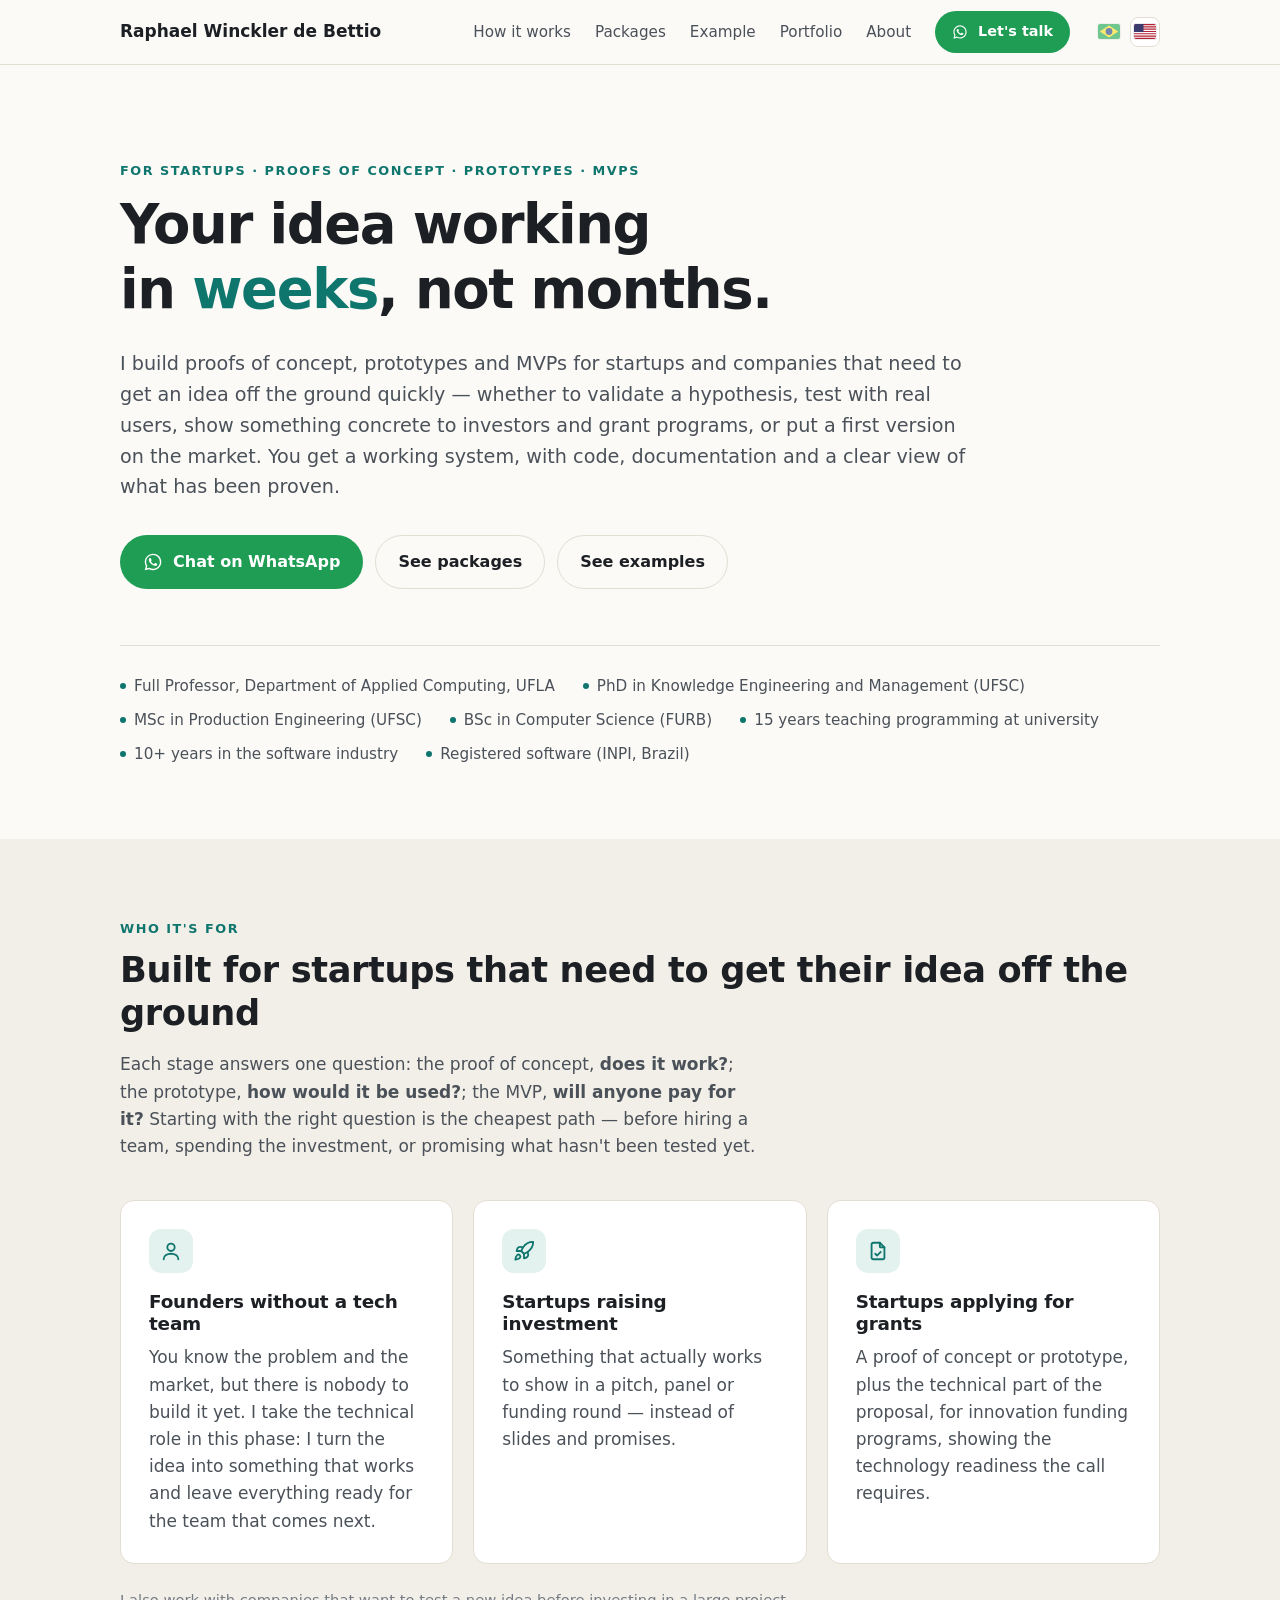
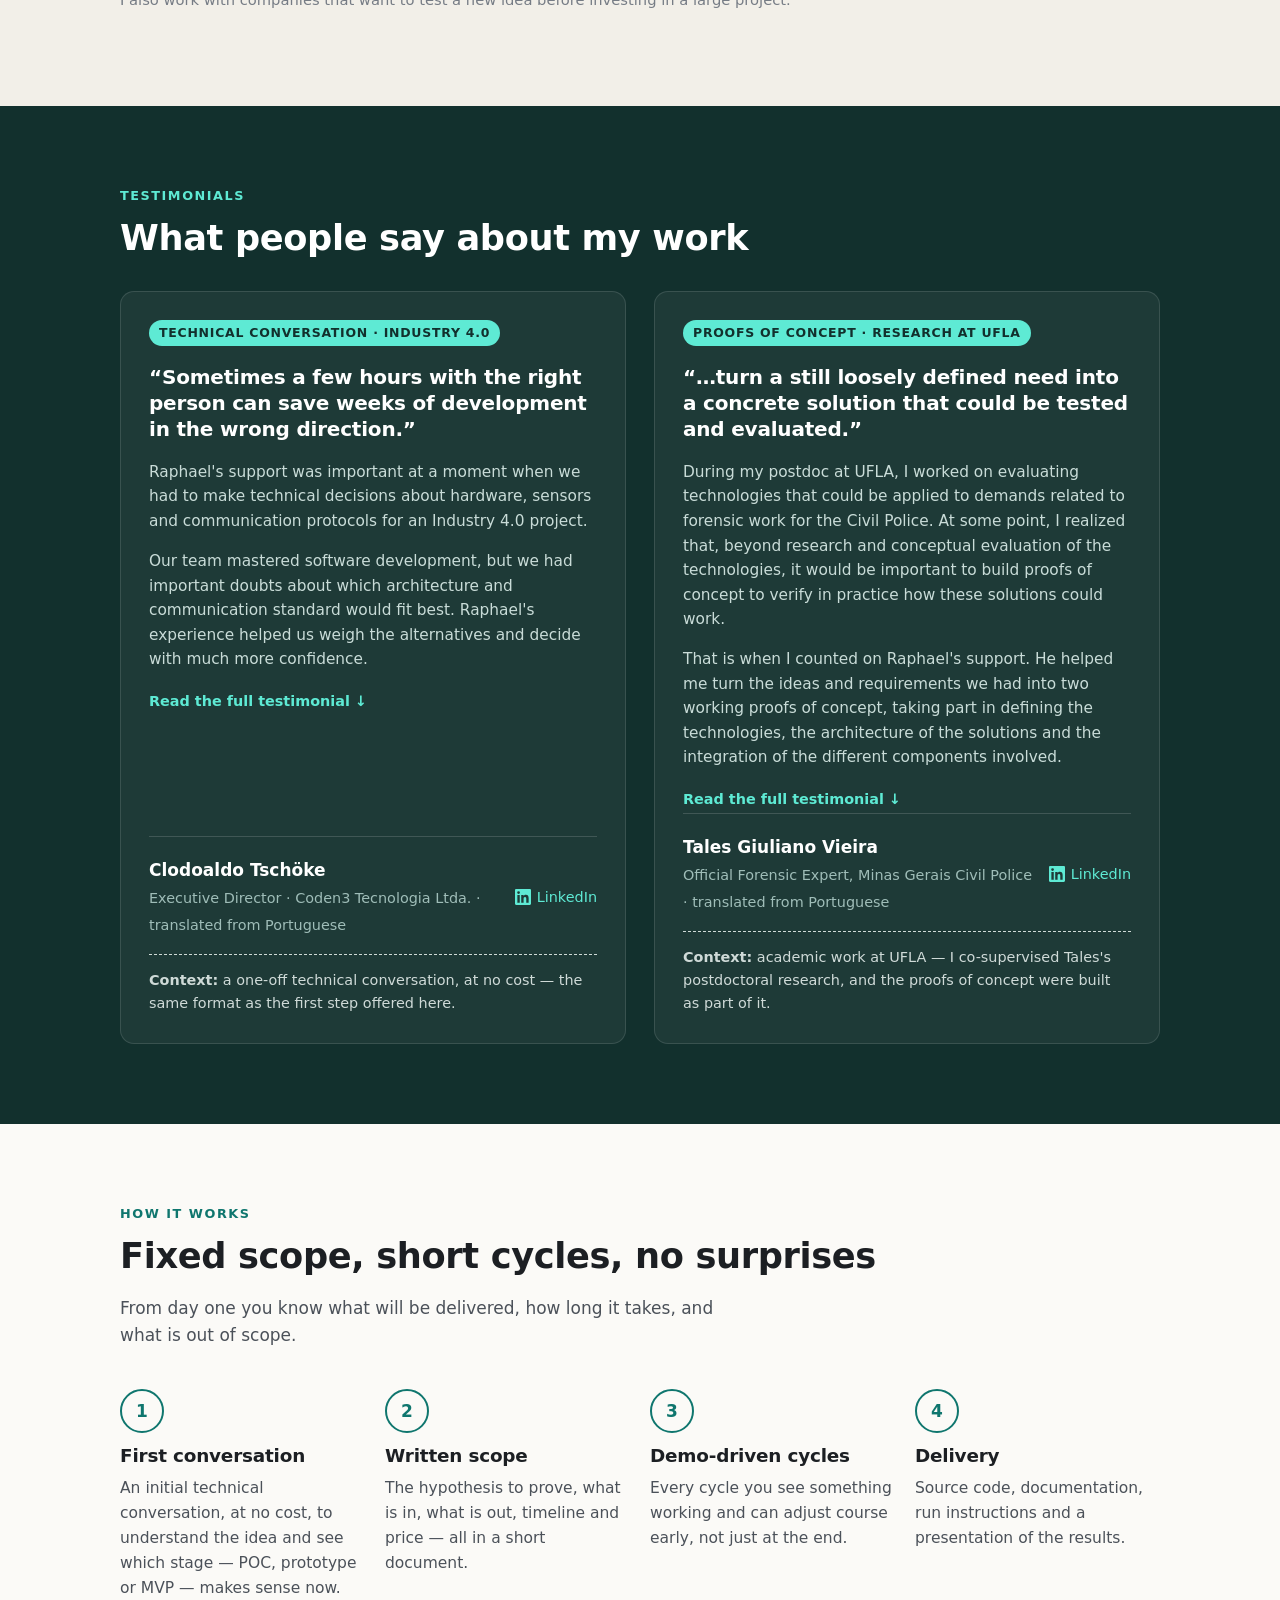
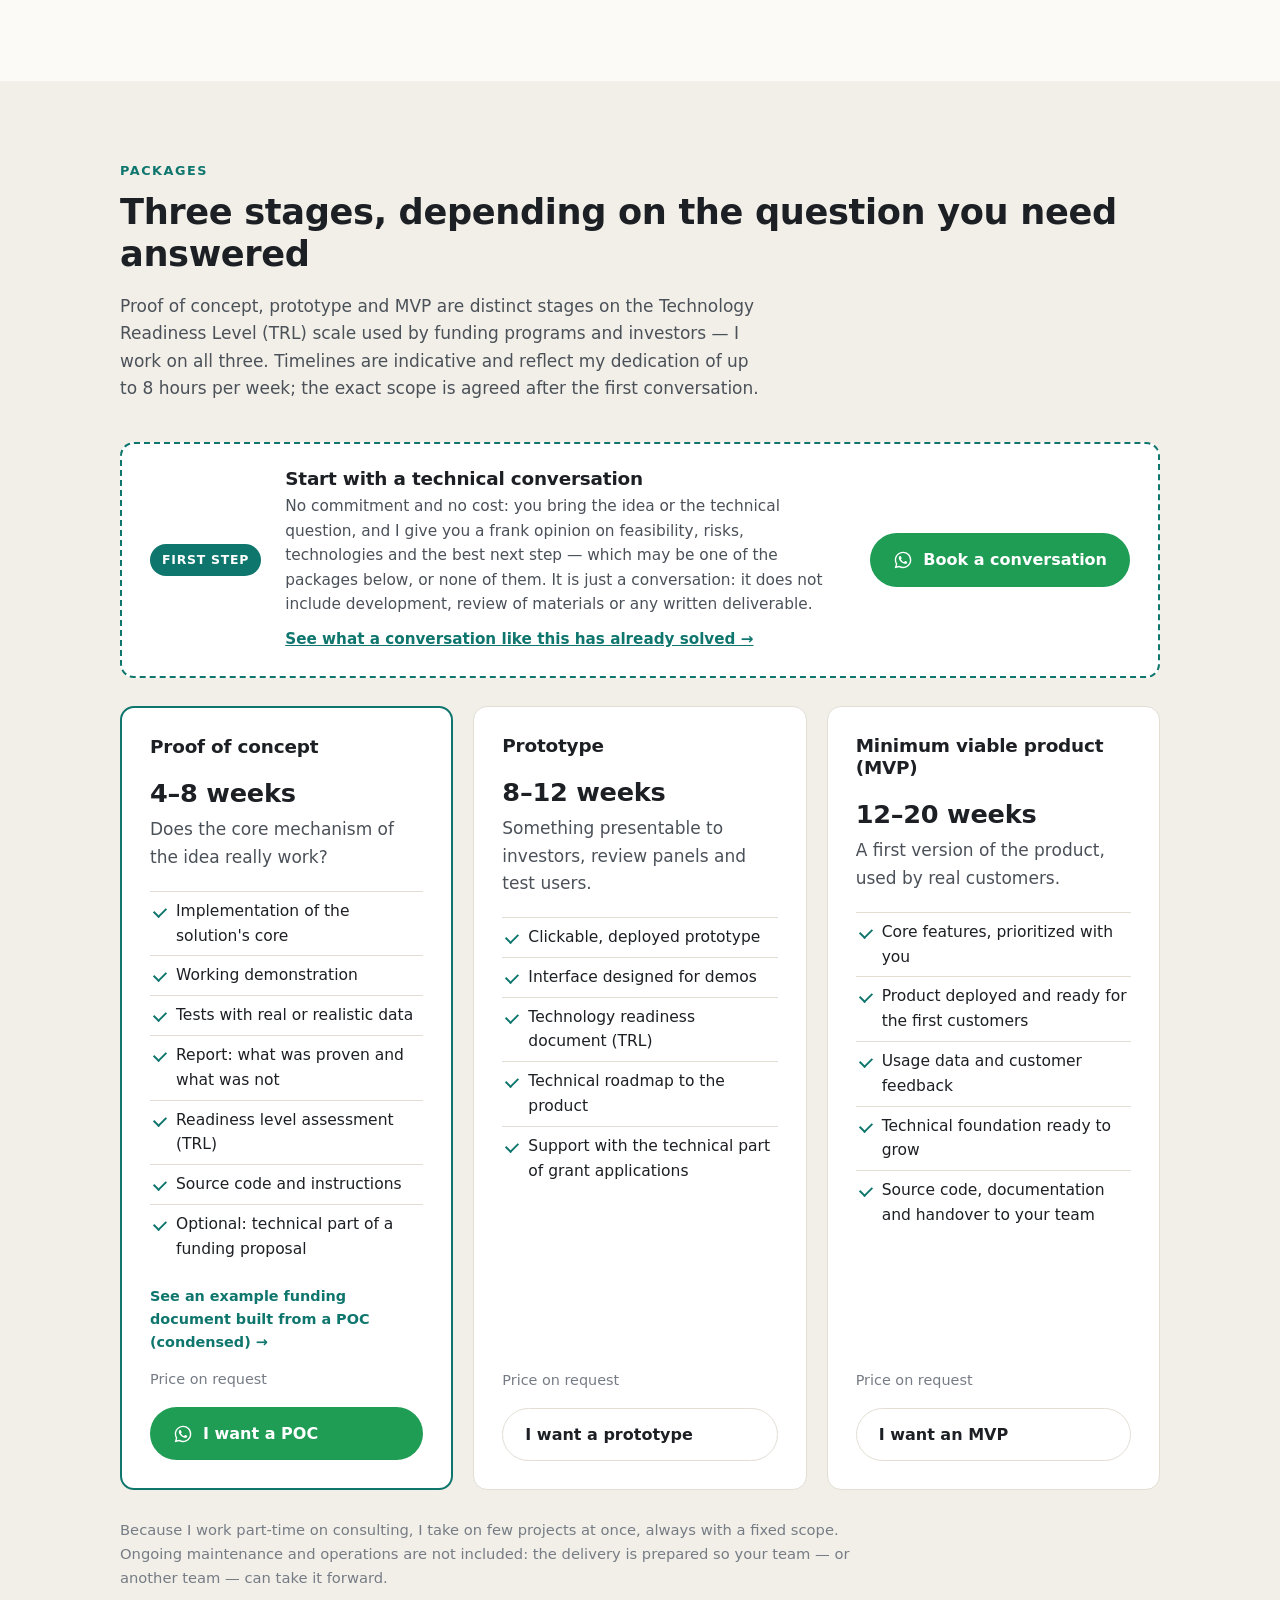
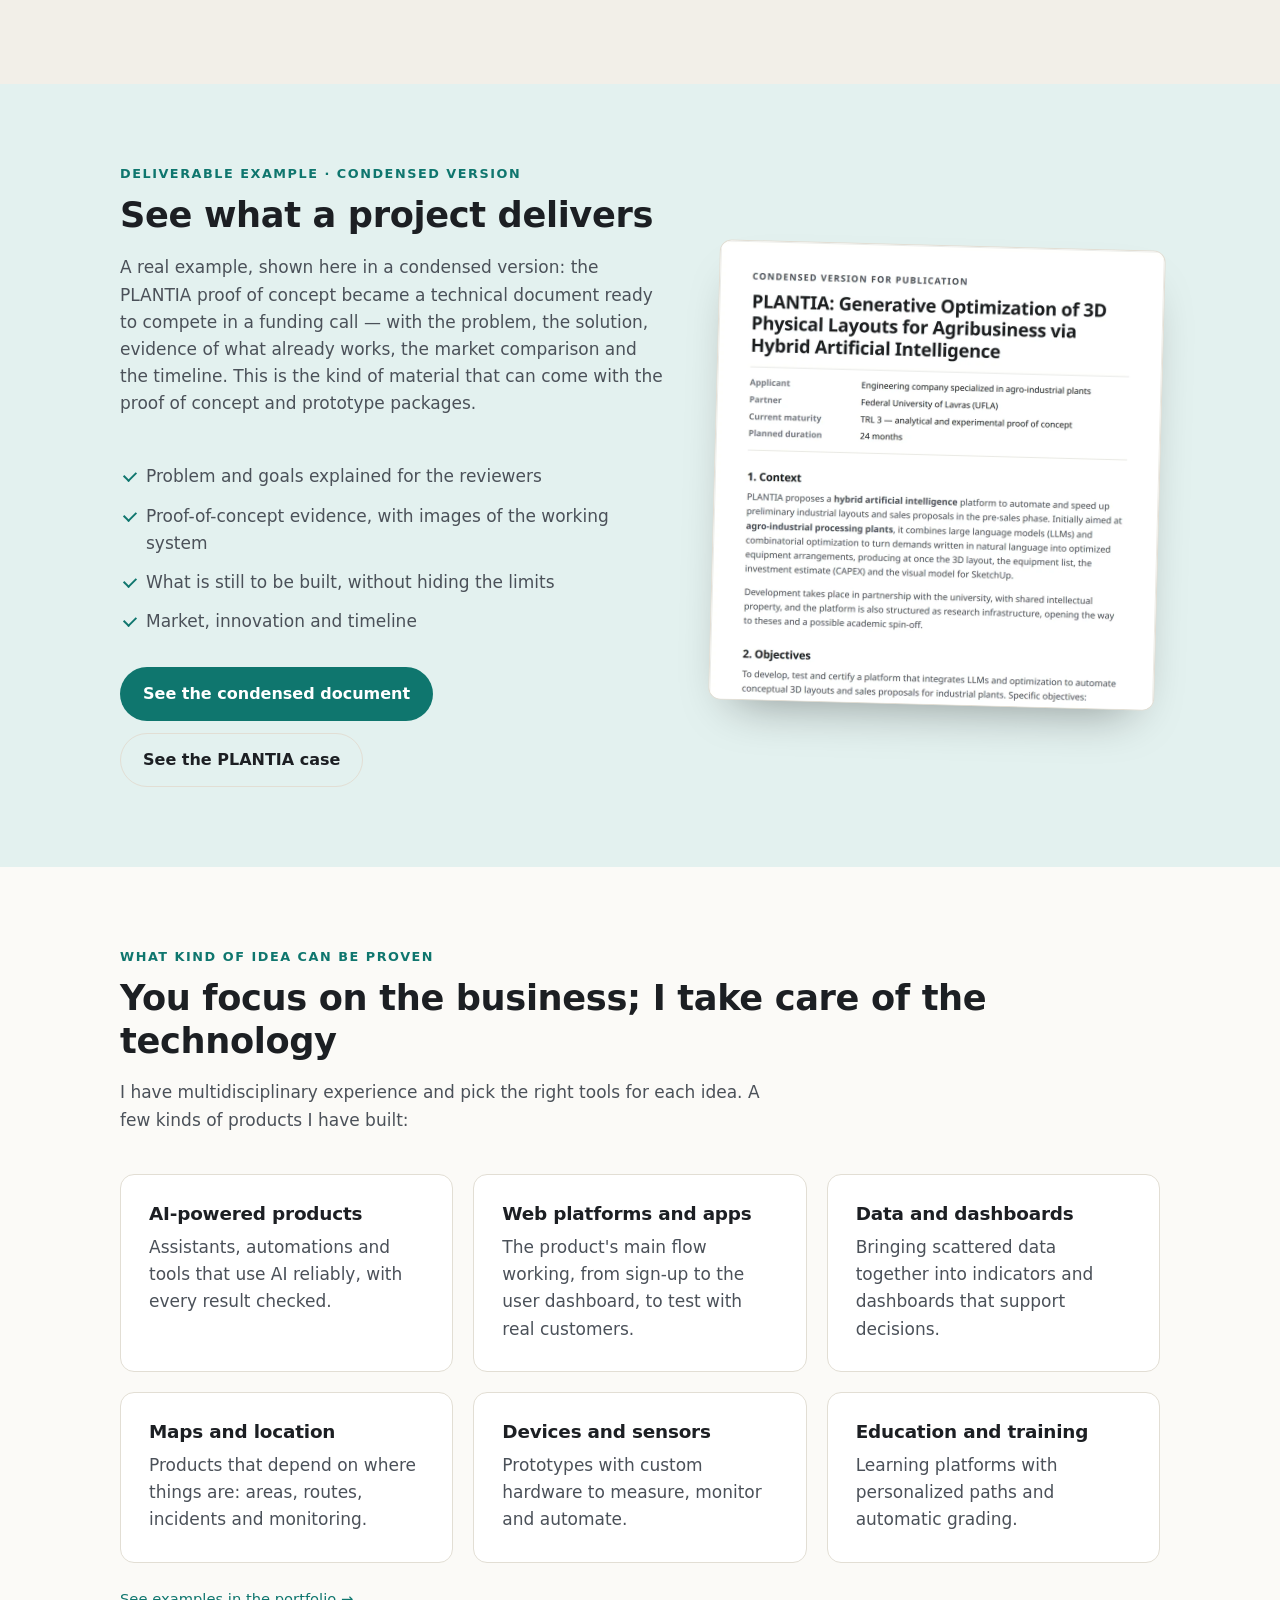
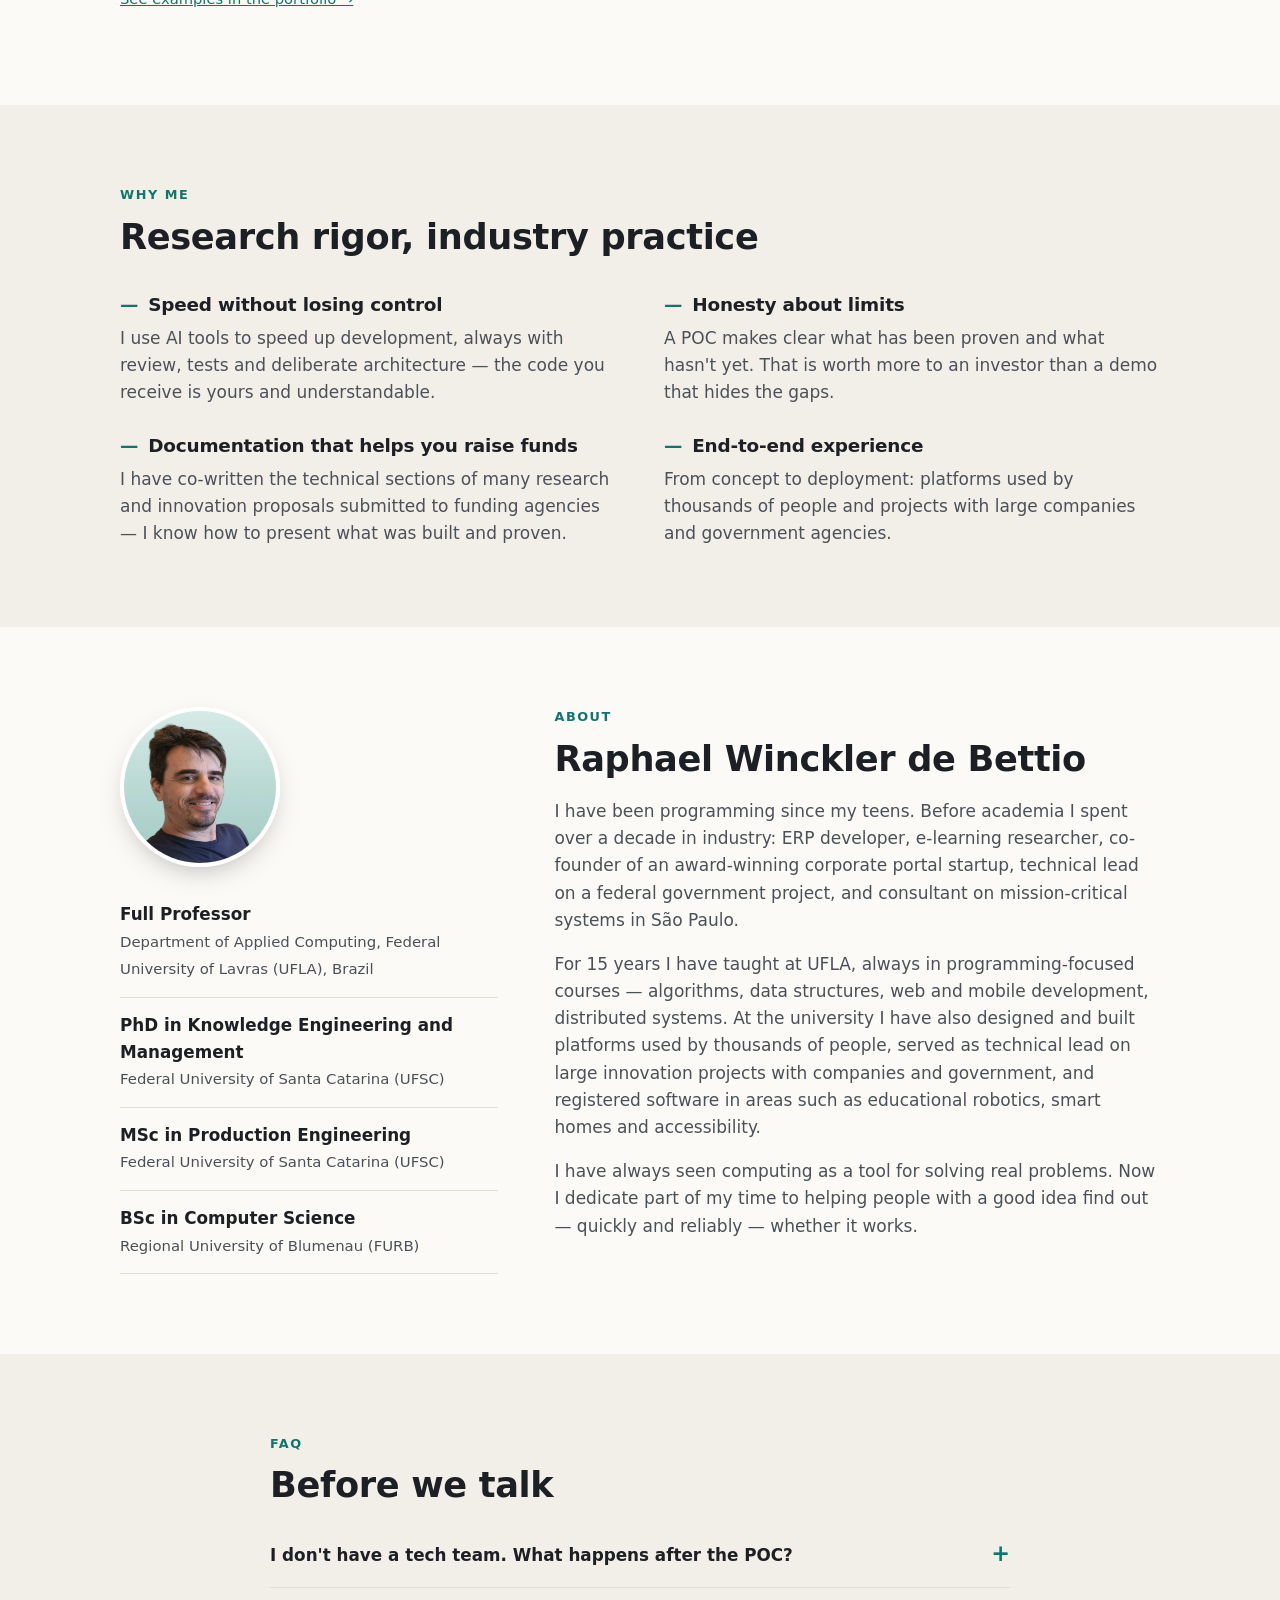
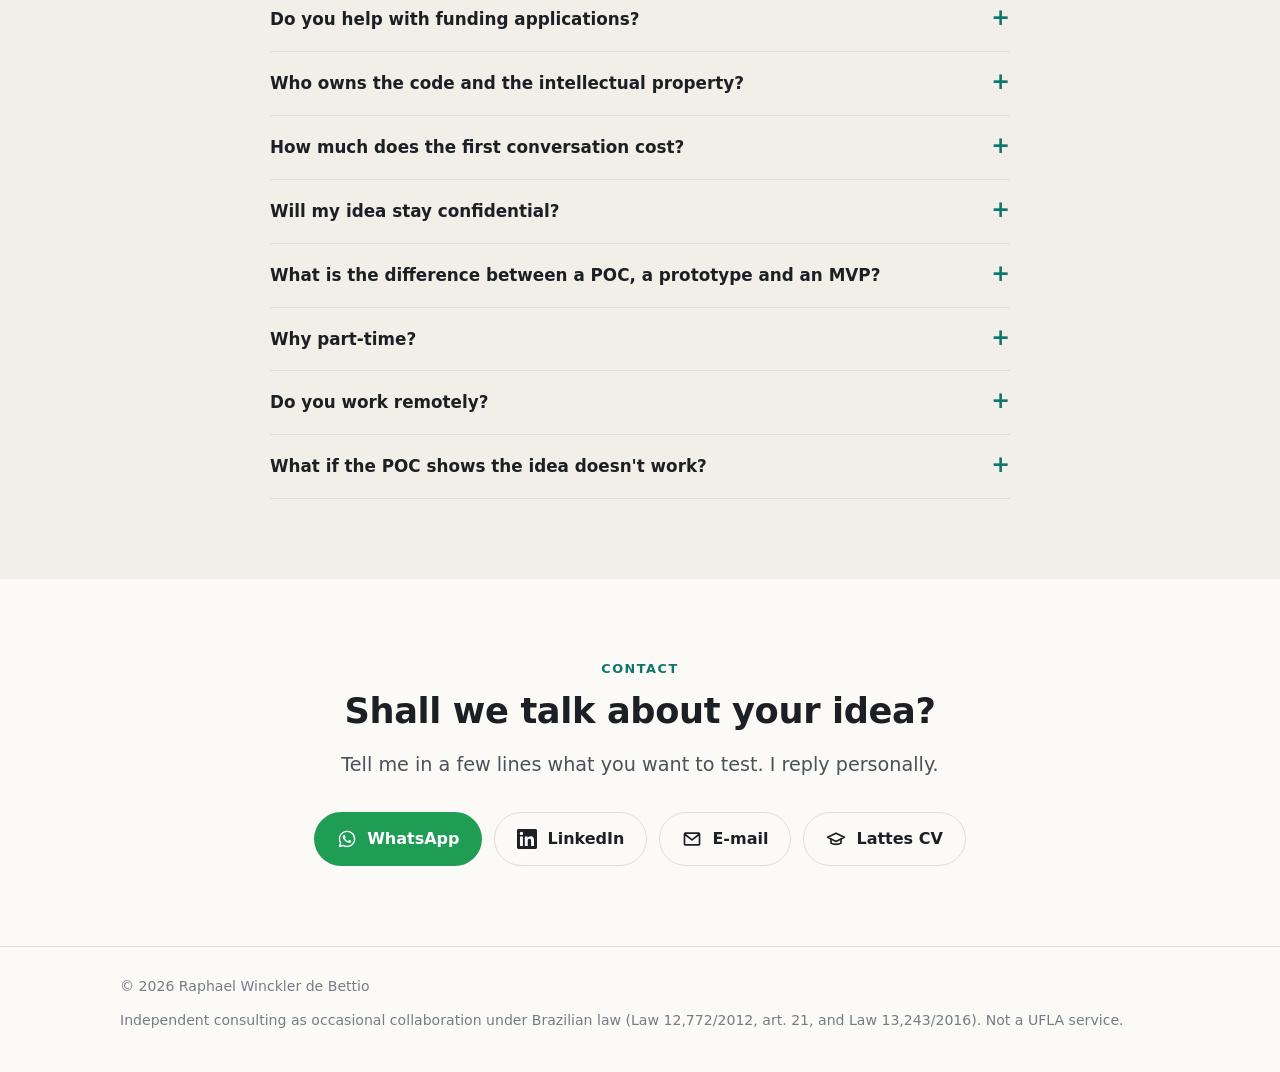
==== en/index.html @ 5fa34c41 "Inclui MVP no topo, títulos, 'Para quem é', README e imagens de compartilhamento Co-Authored-By: Cla" ====
<!doctype html>
<html lang="en">
<head>
<meta charset="utf-8">
<meta name="viewport" content="width=device-width, initial-scale=1">
<title>Raphael Winckler de Bettio — Proofs of Concept, Prototypes and MVPs</title>
<meta name="description" content="Proofs of concept, prototypes and MVPs for startups and companies to validate ideas, test with users, raise funding or reach the market — with a fixed scope.">
<meta property="og:title" content="Raphael Winckler de Bettio — Proofs of Concept, Prototypes and MVPs">
<meta property="og:description" content="Your idea working in weeks — to validate, test or raise funding.">
<meta property="og:type" content="website">
<link rel="canonical" href="https://raphaelwb.github.io/en/">
<meta property="og:url" content="https://raphaelwb.github.io/en/">
<meta property="og:image" content="https://raphaelwb.github.io/img/og-en.png">
<meta property="og:image:width" content="1200">
<meta property="og:image:height" content="630">
<meta property="og:locale" content="en_US">
<meta name="twitter:card" content="summary_large_image">
<link rel="icon" href="data:image/svg+xml,%3Csvg xmlns='http://www.w3.org/2000/svg' viewBox='0 0 32 32'%3E%3Crect width='32' height='32' rx='7' fill='%230f766e'/%3E%3Ctext x='16' y='22' font-family='Arial' font-weight='700' font-size='15' fill='white' text-anchor='middle'%3ERB%3C/text%3E%3C/svg%3E">
<link rel="alternate" hreflang="pt-BR" href="https://raphaelwb.github.io/">
<link rel="alternate" hreflang="en" href="https://raphaelwb.github.io/en/">
<link rel="stylesheet" href="../style.css">
<!-- Contador de visitas (GoatCounter: gratuito, sem cookies). Conta: https://raphaelwb.goatcounter.com -->
<script data-goatcounter="https://raphaelwb.goatcounter.com/count" async src="https://gc.zgo.at/count.js"></script>
</head>
<body>

<svg width="0" height="0" style="position:absolute" aria-hidden="true">
  <symbol id="i-wa" viewBox="0 0 24 24"><path fill="currentColor" d="M12.04 2C6.58 2 2.13 6.45 2.13 11.91c0 1.75.46 3.45 1.32 4.95L2.05 22l5.25-1.38a9.9 9.9 0 0 0 4.74 1.21h.01c5.46 0 9.91-4.45 9.91-9.91 0-2.65-1.03-5.14-2.9-7.01A9.82 9.82 0 0 0 12.04 2Zm0 18.15h-.01a8.23 8.23 0 0 1-4.19-1.15l-.3-.18-3.12.82.83-3.04-.2-.31a8.2 8.2 0 0 1-1.26-4.38c0-4.54 3.7-8.23 8.25-8.23 2.2 0 4.27.86 5.82 2.42a8.18 8.18 0 0 1 2.41 5.82c0 4.54-3.7 8.23-8.23 8.23Zm4.52-6.16c-.25-.12-1.47-.72-1.7-.81-.23-.08-.39-.12-.56.12-.16.25-.64.81-.79.97-.14.17-.29.19-.54.06-.25-.12-1.05-.39-1.99-1.23-.74-.66-1.23-1.47-1.38-1.72-.14-.25-.02-.38.11-.51.11-.11.25-.29.37-.43.12-.15.17-.25.25-.41.08-.17.04-.31-.02-.43-.06-.12-.56-1.34-.76-1.84-.2-.48-.41-.42-.56-.43h-.48c-.17 0-.43.06-.66.31-.23.25-.87.85-.87 2.07 0 1.22.89 2.4 1.01 2.56.12.17 1.75 2.67 4.24 3.74.59.26 1.05.41 1.41.52.59.19 1.13.16 1.56.1.48-.07 1.47-.6 1.67-1.18.21-.58.21-1.07.14-1.18-.06-.1-.22-.16-.47-.28Z"/></symbol>
  <symbol id="i-li" viewBox="0 0 24 24"><path fill="currentColor" d="M20.45 20.45h-3.56v-5.57c0-1.33-.02-3.04-1.85-3.04-1.85 0-2.14 1.45-2.14 2.94v5.67H9.35V9h3.41v1.56h.05c.48-.9 1.64-1.85 3.37-1.85 3.6 0 4.27 2.37 4.27 5.46v6.28ZM5.34 7.43a2.06 2.06 0 1 1 0-4.13 2.06 2.06 0 0 1 0 4.13ZM7.12 20.45H3.56V9h3.56v11.45ZM22.22 0H1.77C.79 0 0 .77 0 1.73v20.54C0 23.23.79 24 1.77 24h20.45c.98 0 1.78-.77 1.78-1.73V1.73C24 .77 23.2 0 22.22 0Z"/></symbol>
  <symbol id="i-mail" viewBox="0 0 24 24"><path fill="none" stroke="currentColor" stroke-width="2" stroke-linecap="round" stroke-linejoin="round" d="M4 5h16a1 1 0 0 1 1 1v12a1 1 0 0 1-1 1H4a1 1 0 0 1-1-1V6a1 1 0 0 1 1-1Zm-1 1 9 7 9-7"/></symbol>
</svg>

<header>
  <div class="wrap">
    <a class="brand" href="#">Raphael Winckler de Bettio</a>
    <nav>
      <a class="link" href="#how-it-works">How it works</a>
      <a class="link" href="#packages">Packages</a>
      <a class="link" href="#example">Example</a>
      <a class="link" href="portfolio.html">Portfolio</a>
      <a class="link" href="#about">About</a>
      <a class="btn btn-wa btn-sm js-wa" href="#contact"><svg><use href="#i-wa"/></svg>Let's talk</a>
      <div class="lang">
        <a href="../" title="Português" aria-label="Português"><svg viewBox="0 0 22 15" aria-hidden="true"><rect width="22" height="15" fill="#009c3b"/><path d="M11 1.6 20.2 7.5 11 13.4 1.8 7.5Z" fill="#ffdf00"/><circle cx="11" cy="7.5" r="3.4" fill="#002776"/></svg></a>
        <a href="./" aria-current="true" title="English" aria-label="English"><svg viewBox="0 0 22 15" aria-hidden="true"><rect width="22" height="15" fill="#fff"/><path d="M0 0h22v1.15H0zm0 2.3h22v1.15H0zm0 2.3h22v1.15H0zm0 2.3h22v1.15H0zm0 2.3h22v1.15H0zm0 2.3h22v1.15H0zm0 2.3h22V15H0z" fill="#b22234"/><rect width="9.5" height="8.05" fill="#3c3b6e"/></svg></a>
      </div>
    </nav>
  </div>
</header>

<main>

<!-- Hero -->
<section class="hero">
  <div class="wrap">
    <div class="eyebrow">For startups · Proofs of concept · Prototypes · MVPs</div>
    <h1>Your idea working<br>in <em>weeks</em>, not months.</h1>
    <p class="lead">I build proofs of concept, prototypes and MVPs for startups and companies that need to get an idea off the ground quickly — whether to validate a hypothesis, test with real users, show something concrete to investors and grant programs, or put a first version on the market. You get a working system, with code, documentation and a clear view of what has been proven.</p>
    <div class="actions">
      <a class="btn btn-wa js-wa" href="#contact"><svg><use href="#i-wa"/></svg>Chat on WhatsApp</a>
      <a class="btn btn-ghost" href="#packages">See packages</a>
      <a class="btn btn-ghost" href="portfolio.html">See examples</a>
    </div>
    <div class="creds">
      <div>Full Professor, Department of Applied Computing, UFLA</div>
      <div>PhD in Knowledge Engineering and Management (UFSC)</div>
      <div>MSc in Production Engineering (UFSC)</div>
      <div>BSc in Computer Science (FURB)</div>
      <div>15 years teaching programming at university</div>
      <div>10+ years in the software industry</div>
      <div>Registered software (INPI, Brazil)</div>
    </div>
  </div>
</section>

<!-- Who -->
<section class="alt" id="who">
  <div class="wrap">
    <div class="eyebrow">Who it's for</div>
    <h2>Built for startups that need to get their idea off the ground</h2>
    <p class="section-intro">Each stage answers one question: the proof of concept, <strong>does it work?</strong>; the prototype, <strong>how would it be used?</strong>; the MVP, <strong>will anyone pay for it?</strong> Starting with the right question is the cheapest path — before hiring a team, spending the investment, or promising what hasn't been tested yet.</p>
    <div class="grid grid-3">
      <div class="card">
        <div class="icon"><svg viewBox="0 0 24 24" fill="none" stroke="currentColor" stroke-width="2" stroke-linecap="round" stroke-linejoin="round"><circle cx="12" cy="8" r="4"/><path d="M4 21c0-4 4-6 8-6s8 2 8 6"/></svg></div>
        <h3>Founders without a tech team</h3>
        <p>You know the problem and the market, but there is nobody to build it yet. I take the technical role in this phase: I turn the idea into something that works and leave everything ready for the team that comes next.</p>
      </div>
      <div class="card">
        <div class="icon"><svg viewBox="0 0 24 24" fill="none" stroke="currentColor" stroke-width="2" stroke-linecap="round" stroke-linejoin="round"><path d="M4.5 16.5c-1.5 1.26-2 5-2 5s3.74-.5 5-2c.71-.84.7-2.13-.09-2.91a2.18 2.18 0 0 0-2.91-.09Z"/><path d="m12 15-3-3a22 22 0 0 1 2-3.95A12.88 12.88 0 0 1 22 2c0 2.72-.78 7.5-6 11a22.35 22.35 0 0 1-4 2Z"/><path d="M9 12H4s.55-3.03 2-4c1.62-1.08 5 0 5 0M12 15v5s3.03-.55 4-2c1.08-1.62 0-5 0-5"/></svg></div>
        <h3>Startups raising investment</h3>
        <p>Something that actually works to show in a pitch, panel or funding round — instead of slides and promises.</p>
      </div>
      <div class="card">
        <div class="icon"><svg viewBox="0 0 24 24" fill="none" stroke="currentColor" stroke-width="2" stroke-linecap="round" stroke-linejoin="round"><path d="M14 3v4a1 1 0 0 0 1 1h4"/><path d="M17 21H7a2 2 0 0 1-2-2V5a2 2 0 0 1 2-2h7l5 5v11a2 2 0 0 1-2 2Z"/><path d="m9 15 2 2 4-4"/></svg></div>
        <h3>Startups applying for grants</h3>
        <p>A proof of concept or prototype, plus the technical part of the proposal, for innovation funding programs, showing the technology readiness the call requires.</p>
      </div>
    </div>
    <p class="note">I also work with companies that want to test a new idea before investing in a large project.</p>
  </div>
</section>

<!-- Depoimento -->
<section class="testimonial" id="depoimento">
  <div class="wrap">
    <div class="eyebrow">Testimonials</div>
    <h2>What people say about my work</h2>
    <div class="t-grid">
      <article class="t-card">
        <span class="tagline">Technical conversation · Industry 4.0</span>
        <blockquote>
          <p class="highlight">“Sometimes a few hours with the right person can save weeks of development in the wrong direction.”</p>
          <div class="body"><p>Raphael's support was important at a moment when we had to make technical decisions about hardware, sensors and communication protocols for an Industry 4.0 project.</p><p>Our team mastered software development, but we had important doubts about which architecture and communication standard would fit best. Raphael's experience helped us weigh the alternatives and decide with much more confidence.</p><details><summary>Read the full testimonial</summary><p>From that decision, we were able to design a more open, scalable solution with less vendor dependence, and gained much more clarity to estimate costs, development effort and the project's margin.</p><p>More than recommending a technology, the consulting helped us reduce uncertainty and turn a technical decision into a business decision.</p></details></div>
        </blockquote>
        <div class="who">
          <div><strong>Clodoaldo Tschöke</strong><span>Executive Director · Coden3 Tecnologia Ltda. · translated from Portuguese</span></div>
          <a href="https://www.linkedin.com/in/clodoaldo/" target="_blank" rel="noopener"><svg><use href="#i-li"/></svg>LinkedIn</a>
        </div>
        <p class="t-context"><strong>Context:</strong> a one-off technical conversation, at no cost — the same format as the first step offered here.</p>
      </article>
      <article class="t-card">
        <span class="tagline">Proofs of concept · Research at UFLA</span>
        <blockquote>
          <p class="highlight">“…turn a still loosely defined need into a concrete solution that could be tested and evaluated.”</p>
          <div class="body"><p>During my postdoc at UFLA, I worked on evaluating technologies that could be applied to demands related to forensic work for the Civil Police. At some point, I realized that, beyond research and conceptual evaluation of the technologies, it would be important to build proofs of concept to verify in practice how these solutions could work.</p><p>That is when I counted on Raphael's support. He helped me turn the ideas and requirements we had into two working proofs of concept, taking part in defining the technologies, the architecture of the solutions and the integration of the different components involved.</p><details><summary>Read the full testimonial</summary><p>The work was important because it allowed us to move beyond a mostly theoretical evaluation and try the solutions in practice. With the prototypes, we were able to better understand the possibilities, identify limitations and assess more confidently the viability of the technologies for the context in which they would be used.</p><p>Raphael's contribution was especially important because he was able to move across different areas of technology and turn a still loosely defined need into a concrete solution that could be tested and evaluated.</p></details></div>
        </blockquote>
        <div class="who">
          <div><strong>Tales Giuliano Vieira</strong><span>Official Forensic Expert, Minas Gerais Civil Police · translated from Portuguese</span></div>
          <a href="https://www.linkedin.com/in/peritotales/" target="_blank" rel="noopener"><svg><use href="#i-li"/></svg>LinkedIn</a>
        </div>
        <p class="t-context"><strong>Context:</strong> academic work at UFLA — I co-supervised Tales's postdoctoral research, and the proofs of concept were built as part of it.</p>
      </article>
    </div>
  </div>
</section>

<!-- How it works -->
<section id="how-it-works">
  <div class="wrap">
    <div class="eyebrow">How it works</div>
    <h2>Fixed scope, short cycles, no surprises</h2>
    <p class="section-intro">From day one you know what will be delivered, how long it takes, and what is out of scope.</p>
    <div class="steps">
      <div class="step">
        <h3>First conversation</h3>
        <p>An initial technical conversation, at no cost, to understand the idea and see which stage — POC, prototype or MVP — makes sense now.</p>
      </div>
      <div class="step">
        <h3>Written scope</h3>
        <p>The hypothesis to prove, what is in, what is out, timeline and price — all in a short document.</p>
      </div>
      <div class="step">
        <h3>Demo-driven cycles</h3>
        <p>Every cycle you see something working and can adjust course early, not just at the end.</p>
      </div>
      <div class="step">
        <h3>Delivery</h3>
        <p>Source code, documentation, run instructions and a presentation of the results.</p>
      </div>
    </div>
  </div>
</section>

<!-- Packages -->
<section class="alt" id="packages">
  <div class="wrap">
    <div class="eyebrow">Packages</div>
    <h2>Three stages, depending on the question you need answered</h2>
    <p class="section-intro">Proof of concept, prototype and MVP are distinct stages on the Technology Readiness Level (TRL) scale used by funding programs and investors — I work on all three. Timelines are indicative and reflect my dedication of up to 8 hours per week; the exact scope is agreed after the first conversation.</p>
    <div class="free-talk">
      <span class="badge">First step</span>
      <div><h3>Start with a technical conversation</h3><p>No commitment and no cost: you bring the idea or the technical question, and I give you a frank opinion on feasibility, risks, technologies and the best next step — which may be one of the packages below, or none of them. It is just a conversation: it does not include development, review of materials or any written deliverable.</p><a class="talk-link" href="#depoimento">See what a conversation like this has already solved →</a></div>
      <a class="btn btn-wa js-wa" data-pkg="Initial technical conversation" href="#contact"><svg><use href="#i-wa"/></svg>Book a conversation</a>
    </div>
    <div class="grid grid-3">
      <div class="card pkg featured">
        <h3>Proof of concept</h3>
        <div class="duration">4–8 weeks</div>
        <p class="goal">Does the core mechanism of the idea really work?</p>
        <ul>
          <li>Implementation of the solution's core</li>
          <li>Working demonstration</li>
          <li>Tests with real or realistic data</li>
          <li>Report: what was proven and what was not</li>
          <li>Readiness level assessment (TRL)</li>
          <li>Source code and instructions</li>
          <li>Optional: technical part of a funding proposal</li>
        </ul>
        <a class="doc-link" href="exemplo-edital.html">See an example funding document built from a POC (condensed) →</a>
        <div class="price">Price on request</div>
        <a class="btn btn-wa js-wa" data-pkg="Proof of concept" href="#contact"><svg><use href="#i-wa"/></svg>I want a POC</a>
      </div>
      <div class="card pkg">
        <h3>Prototype</h3>
        <div class="duration">8–12 weeks</div>
        <p class="goal">Something presentable to investors, review panels and test users.</p>
        <ul>
          <li>Clickable, deployed prototype</li>
          <li>Interface designed for demos</li>
          <li>Technology readiness document (TRL)</li>
          <li>Technical roadmap to the product</li>
          <li>Support with the technical part of grant applications</li>
        </ul>
        <div class="price">Price on request</div>
        <a class="btn btn-ghost js-wa" data-pkg="Prototype" href="#contact">I want a prototype</a>
      </div>
      <div class="card pkg">
        <h3>Minimum viable product (MVP)</h3>
        <div class="duration">12–20 weeks</div>
        <p class="goal">A first version of the product, used by real customers.</p>
        <ul>
          <li>Core features, prioritized with you</li>
          <li>Product deployed and ready for the first customers</li>
          <li>Usage data and customer feedback</li>
          <li>Technical foundation ready to grow</li>
          <li>Source code, documentation and handover to your team</li>
        </ul>
        <div class="price">Price on request</div>
        <a class="btn btn-ghost js-wa" data-pkg="MVP" href="#contact">I want an MVP</a>
      </div>
    </div>
    <p class="note">Because I work part-time on consulting, I take on few projects at once, always with a fixed scope. Ongoing maintenance and operations are not included: the delivery is prepared so your team — or another team — can take it forward.</p>
  </div>
</section>

<!-- Exemplo de entrega -->
<section class="example-band" id="example">
  <div class="wrap">
    <div>
      <div class="eyebrow">Deliverable example · condensed version</div>
      <h2>See what a project delivers</h2>
      <p class="section-intro">A real example, shown here in a condensed version: the PLANTIA proof of concept became a technical document ready to compete in a funding call — with the problem, the solution, evidence of what already works, the market comparison and the timeline. This is the kind of material that can come with the proof of concept and prototype packages.</p>
      <ul><li>Problem and goals explained for the reviewers</li><li>Proof-of-concept evidence, with images of the working system</li><li>What is still to be built, without hiding the limits</li><li>Market, innovation and timeline</li></ul>
      <div class="actions">
        <a class="btn btn-accent" href="exemplo-edital.html">See the condensed document</a>
        <a class="btn btn-ghost" href="portfolio.html#plantia">See the PLANTIA case</a>
      </div>
    </div>
    <a class="doc-thumb" href="exemplo-edital.html"><img src="../img/exemplo-doc-en.webp" alt="First page of the example document" loading="lazy"></a>
  </div>
</section>

<!-- What I build -->
<section id="what-can-be-proven">
  <div class="wrap">
    <div class="eyebrow">What kind of idea can be proven</div>
    <h2>You focus on the business; I take care of the technology</h2>
    <p class="section-intro">I have multidisciplinary experience and pick the right tools for each idea. A few kinds of products I have built:</p>
    <div class="grid grid-3">
      <div class="card">
        <h3>AI-powered products</h3>
        <p>Assistants, automations and tools that use AI reliably, with every result checked.</p>
      </div>
      <div class="card">
        <h3>Web platforms and apps</h3>
        <p>The product's main flow working, from sign-up to the user dashboard, to test with real customers.</p>
      </div>
      <div class="card">
        <h3>Data and dashboards</h3>
        <p>Bringing scattered data together into indicators and dashboards that support decisions.</p>
      </div>
      <div class="card">
        <h3>Maps and location</h3>
        <p>Products that depend on where things are: areas, routes, incidents and monitoring.</p>
      </div>
      <div class="card">
        <h3>Devices and sensors</h3>
        <p>Prototypes with custom hardware to measure, monitor and automate.</p>
      </div>
      <div class="card">
        <h3>Education and training</h3>
        <p>Learning platforms with personalized paths and automatic grading.</p>
      </div>
    </div>
    <p class="note"><a href="portfolio.html">See examples in the portfolio →</a></p>
  </div>
</section>

<!-- Why -->
<section class="alt">
  <div class="wrap">
    <div class="eyebrow">Why me</div>
    <h2>Research rigor, industry practice</h2>
    <div class="why" style="margin-top:36px">
      <div>
        <h3>Speed without losing control</h3>
        <p>I use AI tools to speed up development, always with review, tests and deliberate architecture — the code you receive is yours and understandable.</p>
      </div>
      <div>
        <h3>Honesty about limits</h3>
        <p>A POC makes clear what has been proven and what hasn't yet. That is worth more to an investor than a demo that hides the gaps.</p>
      </div>
      <div>
        <h3>Documentation that helps you raise funds</h3>
        <p>I have co-written the technical sections of many research and innovation proposals submitted to funding agencies — I know how to present what was built and proven.</p>
      </div>
      <div>
        <h3>End-to-end experience</h3>
        <p>From concept to deployment: platforms used by thousands of people and projects with large companies and government agencies.</p>
      </div>
    </div>
  </div>
</section>

<!-- About -->
<section id="about">
  <div class="wrap about">
    <div class="about-side">
    <img class="photo" src="../img/raphael.webp" alt="Photo of Raphael Winckler de Bettio" width="160" height="160">
    <ul class="facts">
      <li><strong>Full Professor</strong><span>Department of Applied Computing, Federal University of Lavras (UFLA), Brazil</span></li>
      <li><strong>PhD in Knowledge Engineering and Management</strong><span>Federal University of Santa Catarina (UFSC)</span></li>
      <li><strong>MSc in Production Engineering</strong><span>Federal University of Santa Catarina (UFSC)</span></li>
      <li><strong>BSc in Computer Science</strong><span>Regional University of Blumenau (FURB)</span></li>
    </ul>
    </div>
    <div class="bio">
      <div class="eyebrow">About</div>
      <h2>Raphael Winckler de Bettio</h2>
      <p>I have been programming since my teens. Before academia I spent over a decade in industry: ERP developer, e-learning researcher, co-founder of an award-winning corporate portal startup, technical lead on a federal government project, and consultant on mission-critical systems in São Paulo.</p>
      <p>For 15 years I have taught at UFLA, always in programming-focused courses — algorithms, data structures, web and mobile development, distributed systems. At the university I have also designed and built platforms used by thousands of people, served as technical lead on large innovation projects with companies and government, and registered software in areas such as educational robotics, smart homes and accessibility.</p>
      <p>I have always seen computing as a tool for solving real problems. Now I dedicate part of my time to helping people with a good idea find out — quickly and reliably — whether it works.</p>
    </div>
  </div>
</section>

<!-- FAQ -->
<section class="alt" id="faq">
  <div class="wrap faq">
    <div class="eyebrow">FAQ</div>
    <h2>Before we talk</h2>
    <details>
      <summary>I don't have a tech team. What happens after the POC?</summary>
      <p>You get the code, the documentation and a clear explanation of how to move forward. I can help define the profile of your first developer or assess a hired team for the next phase — so you don't depend on me.</p>
    </details>
    <details>
      <summary>Do you help with funding applications?</summary>
      <p>Yes. In the proof of concept and prototype packages, I can prepare the technical part of the proposal: context, feasibility backed by the POC evidence, technology readiness and timeline. <a href="exemplo-edital.html">See a condensed example of a technical document for a funding call</a>.</p>
    </details>
    <details>
      <summary>Who owns the code and the intellectual property?</summary>
      <p>You do. The code developed for the project is delivered to you, and this is set out in the contract. Generic tools I already had before the project may be used as a foundation, without limiting your use.</p>
    </details>
    <details>
      <summary>How much does the first conversation cost?</summary>
      <p>The initial technical conversation has no cost and no commitment — it is just a conversation, with no development or deliverables. If it makes sense to move forward, the package scope and price are agreed afterwards, in writing.</p>
    </details>
    <details>
      <summary>Will my idea stay confidential?</summary>
      <p>Yes. I am happy to sign a non-disclosure agreement (NDA), even before you go into detail.</p>
    </details>
    <details>
      <summary>What is the difference between a POC, a prototype and an MVP?</summary>
      <p>A POC proves that the core mechanism works. A prototype shows how the solution would be used and is meant for presenting. An MVP is a minimal product running with real customers. I can take you through all three stages; after the MVP, ongoing development and operation are handled by your team or a hired team.</p>
    </details>
    <details>
      <summary>Why part-time?</summary>
      <p>I am a professor at UFLA under an exclusive-dedication contract. Brazil's Federal Teaching Career Law (Law 12,772/2012, art. 21) allows professors under this regime to engage in occasional collaboration with companies, in their field of expertise, for up to 8 hours per week and 416 hours per year. This was reinforced by Brazil's Legal Framework for Science, Technology and Innovation (Law 13,243/2016), created to bring universities and industry closer together.</p>
      <p>That is why I work with a fixed scope and few projects at once — which also keeps the focus on each one.</p>
      <p>Each project is authorized in advance by the university, under UFLA's Resolution CUNI 67/2021, so work starts a few weeks after we agree on the scope.</p>
    </details>
    <details>
      <summary>Do you work remotely?</summary>
      <p>Yes. All the work can be done remotely, for clients anywhere in Brazil or abroad, with online meetings for the demos.</p>
    </details>
    <details>
      <summary>What if the POC shows the idea doesn't work?</summary>
      <p>That is a result too — and usually the cheapest one you will ever get. The report explains why and, where they exist, the alternative paths.</p>
    </details>
  </div>
</section>

<!-- Contact -->
<section class="contact" id="contact">
  <div class="wrap">
    <div class="eyebrow">Contact</div>
    <h2>Shall we talk about your idea?</h2>
    <p class="lead">Tell me in a few lines what you want to test. I reply personally.</p>
    <div class="actions">
      <a class="btn btn-wa js-wa" href="#contact"><svg><use href="#i-wa"/></svg>WhatsApp</a>
      <a class="btn btn-ghost js-li" href="#contact"><svg><use href="#i-li"/></svg>LinkedIn</a>
      <a class="btn btn-ghost js-mail" href="#contact"><svg><use href="#i-mail"/></svg>E-mail</a>
      <a class="btn btn-ghost js-lattes" href="#contact"><svg viewBox="0 0 24 24" fill="none" stroke="currentColor" stroke-width="2" stroke-linecap="round" stroke-linejoin="round"><path d="M22 10 12 5 2 10l10 5 10-5Z"/><path d="M6 12v5c3 2 9 2 12 0v-5"/></svg>Lattes CV</a>
    </div>
  </div>
</section>

</main>

<footer>
  <div class="wrap">
    <div>© <span id="year">2026</span> Raphael Winckler de Bettio</div>
    <div>Independent consulting as occasional collaboration under Brazilian law (Law 12,772/2012, art. 21, and Law 13,243/2016). Not a UFLA service.</div>
  </div>
</footer>

<a class="fab js-wa" href="#contact" aria-label="Chat on WhatsApp"><svg><use href="#i-wa"/></svg></a>

<script src="../site.js"></script>
</body>
</html>
---- style.css ----
:root {
  --bg: #fbfaf7;
  --bg-alt: #f2efe8;
  --surface: #ffffff;
  --ink: #1c1f23;
  --ink-soft: #4b5159;
  --ink-faint: #767c85;
  --line: #e2ded4;
  --accent: #0f766e;
  --accent-ink: #ffffff;
  --accent-soft: #e3f1ef;
  --wa: #1f9d55;
  --radius: 14px;
  --max: 1080px;
}
@media (prefers-color-scheme: dark) {
  :root {
    --bg: #121416;
    --bg-alt: #181b1e;
    --surface: #1d2124;
    --ink: #eceae5;
    --ink-soft: #b4b8bd;
    --ink-faint: #8a9097;
    --line: #2c3135;
    --accent: #2dd4bf;
    --accent-ink: #0b1f1d;
    --accent-soft: #15302d;
    --wa: #25b862;
  }
}
* { box-sizing: border-box; }
html { scroll-behavior: smooth; }
body {
  margin: 0;
  background: var(--bg);
  color: var(--ink);
  font-family: system-ui, -apple-system, "Segoe UI", Roboto, "Helvetica Neue", Arial, sans-serif;
  font-size: 17px;
  line-height: 1.6;
  -webkit-font-smoothing: antialiased;
}
a { color: var(--accent); }
.wrap { max-width: var(--max); margin: 0 auto; padding: 0 20px; }
section { padding: 80px 0; }
section.alt { background: var(--bg-alt); }
h1, h2, h3 { line-height: 1.2; margin: 0 0 .5em; letter-spacing: -0.01em; }
h1 { font-size: clamp(2.1rem, 5.2vw, 3.4rem); letter-spacing: -0.025em; }
h2 { font-size: clamp(1.6rem, 3.4vw, 2.2rem); }
h3 { font-size: 1.15rem; }
p { margin: 0 0 1em; }
.eyebrow {
  font-size: .8rem; font-weight: 700; letter-spacing: .12em; text-transform: uppercase;
  color: var(--accent); margin-bottom: .8em;
}
.lead { font-size: 1.2rem; color: var(--ink-soft); max-width: 640px; }
.section-intro { color: var(--ink-soft); max-width: 640px; margin-bottom: 40px; }

/* Header */
header {
  position: sticky; top: 0; z-index: 10;
  background: color-mix(in srgb, var(--bg) 88%, transparent);
  backdrop-filter: blur(10px);
  border-bottom: 1px solid var(--line);
}
header .wrap { display: flex; align-items: center; justify-content: space-between; height: 64px; gap: 16px; }
.brand { font-weight: 700; color: var(--ink); text-decoration: none; white-space: nowrap; }
.brand span { color: var(--ink-faint); font-weight: 500; }
nav { display: flex; align-items: center; gap: 24px; }
nav a.link { color: var(--ink-soft); text-decoration: none; font-size: .95rem; }
nav a.link:hover { color: var(--ink); }

/* Buttons */
.btn {
  white-space: nowrap;
  display: inline-flex; align-items: center; gap: 10px;
  padding: 13px 22px; border-radius: 999px;
  font-weight: 600; font-size: 1rem; text-decoration: none;
  border: 1px solid transparent; cursor: pointer;
  transition: transform .15s ease, filter .15s ease;
}
.btn:hover { transform: translateY(-1px); filter: brightness(1.05); }
.btn-wa { background: var(--wa); color: #fff; }
.btn-ghost { background: transparent; color: var(--ink); border-color: var(--line); }
.btn-sm { padding: 8px 16px; font-size: .9rem; }
.btn svg { width: 20px; height: 20px; flex: none; }
.btn-sm svg { width: 16px; height: 16px; }

/* Hero */
.hero { padding: 96px 0 72px; }
.hero h1 em { font-style: normal; color: var(--accent); }
.hero .actions { display: flex; flex-wrap: wrap; gap: 12px; margin-top: 32px; }
.creds {
  display: flex; flex-wrap: wrap; gap: 10px 28px;
  margin-top: 56px; padding-top: 28px; border-top: 1px solid var(--line);
  color: var(--ink-soft); font-size: .95rem;
}
.creds div { display: flex; align-items: center; gap: 8px; }
.creds div::before { content: ""; width: 6px; height: 6px; border-radius: 50%; background: var(--accent); }

/* Cards */
.grid { display: grid; gap: 20px; }
.grid-3 { grid-template-columns: repeat(3, 1fr); }
.grid-2 { grid-template-columns: repeat(2, 1fr); }
.card {
  background: var(--surface); border: 1px solid var(--line);
  border-radius: var(--radius); padding: 28px;
}
.card p { color: var(--ink-soft); margin: 0; }
.icon {
  width: 44px; height: 44px; border-radius: 12px;
  background: var(--accent-soft); color: var(--accent);
  display: grid; place-items: center; margin-bottom: 18px;
}
.icon svg { width: 22px; height: 22px; }

/* Steps */
.steps { counter-reset: step; display: grid; grid-template-columns: repeat(4, 1fr); gap: 20px; }
.step { position: relative; padding-top: 56px; }
.step::before {
  counter-increment: step; content: counter(step);
  position: absolute; top: 0; left: 0;
  width: 40px; height: 40px; border-radius: 50%;
  border: 2px solid var(--accent); color: var(--accent);
  display: grid; place-items: center; font-weight: 700;
}
.step p { color: var(--ink-soft); margin: 0; font-size: .97rem; }

/* Packages */
.pkg { display: flex; flex-direction: column; }
.pkg.featured { border: 2px solid var(--accent); position: relative; }
.pkg .tag {
  position: absolute; top: -13px; left: 28px;
  background: var(--accent); color: var(--accent-ink);
  font-size: .75rem; font-weight: 700; letter-spacing: .06em; text-transform: uppercase;
  padding: 3px 10px; border-radius: 999px;
}
.pkg .duration { font-size: 1.6rem; font-weight: 700; margin: 6px 0 2px; letter-spacing: -0.01em; }
.pkg .goal { color: var(--ink-soft); margin-bottom: 20px; min-height: 3.2em; }
.pkg ul { list-style: none; padding: 0; margin: 0 0 24px; flex: 1; }
.pkg li { padding: 7px 0 7px 26px; position: relative; font-size: .97rem; border-top: 1px solid var(--line); }
.pkg li::before {
  content: ""; position: absolute; left: 4px; top: 15px;
  width: 10px; height: 6px; border-left: 2px solid var(--accent); border-bottom: 2px solid var(--accent);
  transform: rotate(-45deg);
}
.pkg .price { color: var(--ink-faint); font-size: .9rem; margin-bottom: 16px; }
.note { margin-top: 28px; color: var(--ink-faint); font-size: .92rem; max-width: 760px; }

/* Why */
.why { display: grid; grid-template-columns: repeat(2, 1fr); gap: 28px 48px; }
.why h3 { display: flex; gap: 10px; align-items: baseline; }
.why h3::before { content: "—"; color: var(--accent); }
.why p { color: var(--ink-soft); margin: 0; }

/* About */
.about { display: grid; grid-template-columns: 1fr 1.6fr; gap: 56px; align-items: start; }
.about .facts { list-style: none; padding: 0; margin: 0; }
.about .facts li { padding: 14px 0; border-bottom: 1px solid var(--line); }
.about .facts strong { display: block; font-size: 1.05rem; }
.about .facts span { color: var(--ink-soft); font-size: .93rem; }
.about .bio p { color: var(--ink-soft); }

/* FAQ */
.faq { max-width: 780px; }
details { border-bottom: 1px solid var(--line); padding: 18px 0; }
summary { cursor: pointer; font-weight: 600; font-size: 1.05rem; list-style: none; display: flex; justify-content: space-between; gap: 16px; }
summary::-webkit-details-marker { display: none; }
summary::after { content: "+"; color: var(--accent); font-size: 1.4rem; line-height: 1; }
details[open] summary::after { content: "−"; }
details p { color: var(--ink-soft); margin: 12px 0 0; }

/* Contact */
.contact { text-align: center; }
.contact .lead { margin: 0 auto 32px; }
.contact .actions { display: flex; flex-wrap: wrap; justify-content: center; gap: 12px; }

footer { border-top: 1px solid var(--line); padding: 28px 0 40px; color: var(--ink-faint); font-size: .88rem; }
footer .wrap { display: flex; flex-wrap: wrap; justify-content: space-between; gap: 12px; }

/* Floating WhatsApp (mobile) */
.fab {
  display: none; position: fixed; right: 16px; bottom: 16px; z-index: 20;
  width: 56px; height: 56px; border-radius: 50%;
  background: var(--wa); color: #fff; place-items: center;
  box-shadow: 0 6px 20px rgba(0,0,0,.25);
}
.fab svg { width: 28px; height: 28px; }

@media (max-width: 900px) {
  .grid-3, .steps { grid-template-columns: 1fr 1fr; }
  .about { grid-template-columns: 1fr; gap: 32px; }
}
@media (max-width: 640px) {
  section { padding: 56px 0; }
  .hero { padding: 56px 0 48px; }
  .grid-3, .grid-2, .steps, .why { grid-template-columns: 1fr; }
  nav a.link { display: none; }
  nav .btn-sm { display: none; }
  .brand span { display: none; }
  .pkg .goal { min-height: 0; }
  .fab { display: grid; }
}

/* Language switch */
.lang { display: flex; gap: 6px; align-items: center; }
.lang a {
  display: grid; place-items: center;
  width: 30px; height: 30px; border-radius: 8px;
  border: 1px solid transparent; opacity: .55;
  transition: opacity .15s ease;
}
.lang a:hover { opacity: 1; }
.lang a[aria-current="true"] { opacity: 1; border-color: var(--line); background: var(--surface); }
.lang svg { width: 22px; height: 15px; border-radius: 2px; display: block; box-shadow: 0 0 0 1px rgba(0,0,0,.08); }

/* ===== Portfolio ===== */
.case { padding: 72px 0; border-top: 1px solid var(--line); }
.case:first-of-type { border-top: 0; }
.case-head { display: grid; grid-template-columns: 1.4fr 1fr; gap: 40px; align-items: end; margin-bottom: 32px; }
.case-head p { color: var(--ink-soft); margin: 0; }
.tags { display: flex; flex-wrap: wrap; gap: 8px; margin-top: 16px; }
.tags span {
  font-size: .8rem; padding: 4px 10px; border-radius: 999px;
  background: var(--accent-soft); color: var(--accent); font-weight: 600;
}
.case-body { display: grid; grid-template-columns: 1.25fr 1fr; gap: 28px; align-items: start; }
.case-facts { margin-top: 28px; display: grid; grid-template-columns: repeat(3, 1fr); gap: 20px; }
.case-facts div { border-left: 2px solid var(--accent); padding-left: 14px; }
.case-facts strong { display: block; font-size: .95rem; }
.case-facts span { color: var(--ink-soft); font-size: .9rem; }

/* Showcase: browser frame + slides */
.showcase { margin: 0; min-width: 0; }
.case-body > *, .case-head > * { min-width: 0; }
.frame {
  border: 1px solid var(--line); border-radius: 12px; overflow: hidden;
  background: var(--surface); box-shadow: 0 18px 50px -20px rgba(0,0,0,.35);
}
.frame-bar {
  display: flex; align-items: center; gap: 12px; padding: 10px 14px;
  background: var(--bg-alt); border-bottom: 1px solid var(--line);
}
.frame-bar .dots { display: flex; gap: 6px; }
.frame-bar .dots i { width: 10px; height: 10px; border-radius: 50%; background: var(--line); display: block; }
.frame-bar .dots i:nth-child(1) { background: #ef6b5e; }
.frame-bar .dots i:nth-child(2) { background: #f4bf4f; }
.frame-bar .dots i:nth-child(3) { background: #61c454; }
.frame-bar .url {
  flex: 1; text-align: center; font-size: .78rem; color: var(--ink-faint);
  background: var(--surface); border-radius: 6px; padding: 3px 10px;
  white-space: nowrap; overflow: hidden; text-overflow: ellipsis;
}
.stage { position: relative; aspect-ratio: var(--ratio, 16 / 10); background: #f4f6f9; overflow: hidden; cursor: pointer; }
.stage img {
  position: absolute; inset: 0; width: 100%; height: 100%;
  object-fit: contain; object-position: center center;
  opacity: 0; transition: opacity .9s ease;
  transform-origin: 30% 20%;
}
.stage img.on { opacity: 1; animation: kenburns 7s ease-out forwards; }
@keyframes kenburns { from { transform: scale(1); } to { transform: scale(1.06) translate(-1%, -1%); } }
@media (prefers-reduced-motion: reduce) { .stage img.on { animation: none; } .stage img { transition: none; } }

.showcase-ctrl { display: flex; align-items: center; gap: 14px; margin-top: 14px; }
.showcase-ctrl button {
  width: 36px; height: 36px; border-radius: 50%; flex: none;
  border: 1px solid var(--line); background: var(--surface); color: var(--ink);
  font-size: 1rem; cursor: pointer; display: grid; place-items: center;
}
.showcase-ctrl button:hover { border-color: var(--accent); color: var(--accent); }
.caption { flex: 1; min-height: 3.2em; }
.caption strong { display: block; font-size: .98rem; }
.caption span { color: var(--ink-soft); font-size: .9rem; }
.progress { display: flex; gap: 6px; margin-top: 12px; }
.progress i { flex: 1; height: 3px; border-radius: 2px; background: var(--line); overflow: hidden; display: block; }
.progress i b { display: block; height: 100%; width: 0; background: var(--accent); }
.progress i.done b { width: 100%; }
.progress i.cur b { animation: fill var(--dur, 6s) linear forwards; }
.showcase.paused .progress i.cur b { animation-play-state: paused; }
@keyframes fill { to { width: 100%; } }

/* Diagram */
.diagram {
  background: var(--surface); border: 1px solid var(--line); border-radius: 12px; padding: 18px;
}
.diagram h3 { font-size: .8rem; letter-spacing: .1em; text-transform: uppercase; color: var(--ink-faint); margin-bottom: 12px; }
.diagram svg { width: 100%; height: auto; display: block; color: var(--ink-faint); }
.diagram .node rect { fill: var(--bg-alt); stroke: var(--line); stroke-width: 1.5; transition: fill .35s, stroke .35s; }
.diagram .node text { fill: var(--ink-soft); font-size: 16px; font-weight: 600; font-family: inherit; transition: fill .35s; }
.diagram .node text.sub { font-size: 12px; font-weight: 400; fill: var(--ink-faint); }
.diagram .node { cursor: pointer; }
.diagram .node.on rect { fill: var(--accent); stroke: var(--accent); }
.diagram .node.on text, .diagram .node.on text.sub { fill: var(--accent-ink); }
.diagram .edge { stroke: var(--ink-faint); stroke-width: 1.5; fill: none; }
.diagram .edge.dash { stroke-dasharray: 4 4; }
.diagram .group { fill: none; stroke: var(--line); stroke-dasharray: 3 5; }
.diagram .group-label { fill: var(--ink-faint); font-size: 11px; letter-spacing: .08em; text-transform: uppercase; }
.diagram .note { color: var(--ink-faint); font-size: .82rem; margin: 12px 0 0; }

@media (max-width: 900px) {
  .case-head, .case-body { grid-template-columns: 1fr; gap: 20px; }
  .case-facts { grid-template-columns: 1fr; }
}

/* Architecture block inside a case */
.case-arch {
  margin-top: 40px; padding: 28px 32px;
  background: var(--bg-alt); border: 1px solid var(--line); border-radius: var(--radius);
}
.case-arch h3 { display: flex; align-items: center; gap: 10px; margin-bottom: 16px; }
.case-arch h3::before {
  content: "</>"; font-family: ui-monospace, "SFMono-Regular", Menlo, monospace;
  font-size: .8rem; color: var(--accent); background: var(--accent-soft);
  padding: 3px 7px; border-radius: 6px;
}
.case-arch .cols { display: grid; grid-template-columns: 1fr 1fr; gap: 28px; }
.case-arch p { color: var(--ink-soft); font-size: .96rem; margin: 0; }
.case-arch .stack { display: flex; flex-wrap: wrap; gap: 6px; margin-top: 20px; }
.case-arch .stack span {
  font-family: ui-monospace, "SFMono-Regular", Menlo, monospace; font-size: .76rem;
  padding: 3px 8px; border-radius: 6px; border: 1px solid var(--line); color: var(--ink-soft); background: var(--surface);
}
@media (max-width: 900px) { .case-arch { padding: 22px 20px; } .case-arch .cols { grid-template-columns: 1fr; gap: 16px; } }

/* Where a case was used */
.case-head { align-items: start; }
.case-usage {
  background: var(--surface); border: 1px solid var(--line); border-radius: var(--radius);
  padding: 20px 22px;
}
.case-usage h4 { margin: 0 0 10px; font-size: .78rem; letter-spacing: .1em; text-transform: uppercase; color: var(--ink-faint); }
.case-usage ul { list-style: none; margin: 0; padding: 0; }
.case-usage li { padding: 8px 0; border-top: 1px solid var(--line); font-size: .93rem; }
.case-usage li:first-child { border-top: 0; }
.case-usage li strong { display: block; }
.case-usage li span { color: var(--ink-soft); font-size: .86rem; }
.case-usage .disclaimer { margin: 12px 0 0; font-size: .8rem; color: var(--ink-faint); }

/* Portfolio index */
.case-index { padding: 8px 0 56px; }
.case-index .grid { grid-template-columns: repeat(3, 1fr); }
.case-index a.card {
  display: flex; flex-direction: column; gap: 6px; text-decoration: none; color: inherit;
  transition: border-color .15s ease, transform .15s ease;
}
.case-index a.card:hover { border-color: var(--accent); transform: translateY(-2px); }
.case-index .num { font-size: .8rem; font-weight: 700; color: var(--accent); letter-spacing: .08em; }
.case-index h3 { margin: 0; font-size: 1.3rem; }
.case-index p { flex: 1; }
.case-index .go { font-size: .9rem; font-weight: 600; color: var(--accent); margin-top: 10px; }
@media (max-width: 1100px) { .case-index .grid { grid-template-columns: 1fr 1fr; } }
@media (max-width: 640px) { .case-index .grid { grid-template-columns: 1fr; } }
.case { scroll-margin-top: 64px; }

.hero .lead { max-width: 860px; }

/* Startup-oriented home additions */
#para-quem .note, #who .note, #o-que-da-para-provar .note, #what-can-be-proven .note { margin-top: 24px; }
#o-que-da-para-provar, #what-can-be-proven { background: var(--bg); }
.doc-link { display: inline-block; font-size: .9rem; font-weight: 600; margin: -8px 0 14px; text-decoration: none; }
.about-side .photo { width: 160px; height: 160px; border-radius: 50%; object-fit: cover; display: block; margin-bottom: 20px; border: 4px solid var(--surface); box-shadow: 0 10px 30px -12px rgba(0,0,0,.35); }

/* Example funding document */
.doc-page { padding: 56px 0 80px; }
.doc-wrap { max-width: 820px; margin: 0 auto; padding: 0 20px; }
.doc-banner { background: var(--accent-soft); border: 1px solid var(--line); border-radius: var(--radius); padding: 18px 22px; margin-bottom: 36px; color: var(--ink-soft); font-size: .95rem; }
.doc-banner strong { color: var(--ink); }
.doc-actions { display: flex; flex-wrap: wrap; gap: 10px; margin-top: 14px; }
.doc { background: var(--surface); border: 1px solid var(--line); border-radius: var(--radius); padding: 48px 56px; box-shadow: 0 18px 50px -24px rgba(0,0,0,.25); }
.doc h1 { font-size: clamp(1.5rem, 3vw, 2rem); letter-spacing: -0.015em; margin-bottom: 18px; }
.doc .meta { display: grid; grid-template-columns: 180px 1fr; gap: 6px 16px; font-size: .93rem; padding: 16px 0; border-top: 1px solid var(--line); border-bottom: 1px solid var(--line); margin-bottom: 28px; }
.doc .meta dt { color: var(--ink-faint); font-weight: 600; }
.doc .meta dd { margin: 0; }
.doc h2 { font-size: 1.2rem; margin: 34px 0 12px; }
.doc h3 { font-size: 1rem; margin: 20px 0 8px; }
.doc p, .doc li { color: var(--ink-soft); font-size: .98rem; }
.doc ul { padding-left: 20px; }
.doc li { margin-bottom: 6px; }
.doc figure { margin: 22px 0; }
.doc figure img { width: 100%; border-radius: 10px; border: 1px solid var(--line); display: block; }
.doc figcaption { font-size: .85rem; color: var(--ink-faint); margin-top: 8px; text-align: center; }
.doc table { width: 100%; border-collapse: collapse; font-size: .86rem; margin: 14px 0 6px; }
.doc th, .doc td { border: 1px solid var(--line); padding: 7px 9px; text-align: left; vertical-align: top; }
.doc th { background: var(--bg-alt); color: var(--ink); }
.doc tr.hl td { background: var(--accent-soft); font-weight: 600; color: var(--ink); }
.doc .callout { border-left: 3px solid var(--accent); padding: 4px 0 4px 16px; margin: 18px 0; }
.doc .table-scroll { overflow-x: auto; }
@media (max-width: 700px) { .doc { padding: 28px 20px; } .doc .meta { grid-template-columns: 1fr; } }
@media print {
  header, footer, .fab, .doc-banner, .site-cta { display: none !important; }
  body { background: #fff; }
  .doc-page { padding: 0; }
  .doc { border: 0; box-shadow: none; padding: 0; }
  .doc p, .doc li, .doc td { color: #222; }
  .doc figure, .doc table { break-inside: avoid; }
}

/* Portfolio: startup lens + research group */
.startup-line { margin-top: 18px; padding: 14px 16px; border-radius: 10px; background: var(--accent-soft); color: var(--ink); font-size: .95rem; }
.startup-line strong { color: var(--accent); }
.startup-line a { display: inline-block; margin-top: 6px; font-weight: 600; text-decoration: none; }
.group-head { padding: 72px 0 0; border-top: 1px solid var(--line); }
.group-head p { color: var(--ink-soft); max-width: 760px; }
.case-index .num em { font-style: normal; color: var(--ink-faint); font-weight: 600; }
.group-head + .case { border-top: 0; }

/* Example deliverable band on home */
.example-band { background: var(--accent-soft); }
.example-band .wrap { display: grid; grid-template-columns: 1.1fr .9fr; gap: 48px; align-items: center; }
.example-band ul { list-style: none; padding: 0; margin: 0 0 26px; }
.example-band li { padding: 6px 0 6px 26px; position: relative; color: var(--ink-soft); }
.example-band li::before { content: ""; position: absolute; left: 4px; top: 14px; width: 10px; height: 6px; border-left: 2px solid var(--accent); border-bottom: 2px solid var(--accent); transform: rotate(-45deg); }
.example-band .actions { display: flex; flex-wrap: wrap; gap: 12px; }
.btn-accent { background: var(--accent); color: var(--accent-ink); }
.doc-thumb { display: block; border-radius: 12px; overflow: hidden; max-height: 460px; border: 1px solid var(--line); background: var(--surface); box-shadow: 0 24px 50px -24px rgba(0,0,0,.4); transform: rotate(1.5deg); transition: transform .2s ease; }
.doc-thumb:hover { transform: rotate(0deg) scale(1.01); }
.doc-thumb img { width: 100%; display: block; }
@media (max-width: 900px) { .example-band .wrap { grid-template-columns: 1fr; } .doc-thumb { transform: none; max-height: 360px; } }

/* Testimonial band */
.testimonial { background: #12302d; color: #eef6f4; }
.testimonial .wrap { max-width: 900px; }
.testimonial .eyebrow { color: #5eead4; }
.testimonial blockquote { margin: 0; }
.testimonial .highlight { font-size: clamp(1.4rem, 3vw, 2rem); line-height: 1.3; font-weight: 700; letter-spacing: -0.01em; color: #fff; margin: 0 0 24px; }
.testimonial .body p { color: #c9dcd8; font-size: 1.02rem; }
.testimonial .who { display: flex; align-items: center; gap: 14px; margin-top: 26px; padding-top: 20px; border-top: 1px solid rgba(255,255,255,.15); }
.testimonial .who strong { color: #fff; display: block; }
.testimonial .who span { color: #9fbdb8; font-size: .9rem; }
.testimonial .who a { color: #5eead4; display: inline-flex; align-items: center; gap: 6px; font-size: .9rem; text-decoration: none; margin-left: auto; }
.testimonial .who a svg { width: 16px; height: 16px; }
.testimonial .tagline { display: inline-block; font-size: .78rem; font-weight: 700; letter-spacing: .06em; text-transform: uppercase; color: #12302d; background: #5eead4; padding: 3px 10px; border-radius: 999px; margin-bottom: 18px; }

/* Two testimonials */
.testimonial .wrap { max-width: var(--max); }
.testimonial h2 { color: #fff; margin-bottom: 32px; }
.t-grid { display: grid; grid-template-columns: 1fr 1fr; gap: 28px; }
.t-card { background: rgba(255,255,255,.05); border: 1px solid rgba(255,255,255,.12); border-radius: var(--radius); padding: 28px; display: flex; flex-direction: column; }
.t-card .highlight { font-size: 1.25rem; margin-bottom: 18px; }
.t-card .body p { font-size: .96rem; }
.t-card details { margin-top: 4px; }
.t-card summary { cursor: pointer; color: #5eead4; font-size: .9rem; font-weight: 600; list-style: none; }
.t-card summary::-webkit-details-marker { display: none; }
.t-card details[open] summary { margin-bottom: 10px; }
.t-card .who { margin-top: auto; padding-top: 20px; }
@media (max-width: 900px) { .t-grid { grid-template-columns: 1fr; } }
.t-card .tagline { align-self: flex-start; }
.t-card details { border: 0; padding: 0; }
.t-card summary { display: inline; font-size: .9rem; }
.t-card summary::after { content: " ↓"; color: #5eead4; font-size: .9rem; }
.t-card details[open] summary::after { content: " ↑"; }

/* Header with full name: keep nav on one line */
nav a.link { white-space: nowrap; }
@media (max-width: 1020px) { nav a.link { display: none; } }

/* Free technical conversation (entry offer) */
.free-talk { display: grid; grid-template-columns: auto 1fr auto; gap: 24px; align-items: center; background: var(--surface); border: 2px dashed var(--accent); border-radius: var(--radius); padding: 24px 28px; margin-bottom: 28px; }
.free-talk .badge { font-size: .78rem; font-weight: 700; letter-spacing: .06em; text-transform: uppercase; color: var(--accent-ink); background: var(--accent); padding: 6px 12px; border-radius: 999px; white-space: nowrap; }
.free-talk h3 { margin: 0 0 4px; }
.free-talk p { margin: 0; color: var(--ink-soft); font-size: .96rem; }
@media (max-width: 760px) { .free-talk { grid-template-columns: 1fr; text-align: left; } .free-talk .badge { justify-self: start; } }

/* Testimonial context and link from the free-talk box */
.t-context { margin: 16px 0 0; padding-top: 14px; border-top: 1px dashed currentColor; font-size: .9rem; opacity: .85; }
.talk-link { display: inline-block; margin-top: 10px; font-weight: 600; font-size: .95rem; }

/* Maturity stage: POC › Prototype › MVP › In production */
.maturity { display: flex; flex-wrap: wrap; gap: 4px; list-style: none; padding: 0; margin: 0 0 14px; }
.maturity li {
  font-size: .76rem; font-weight: 600; padding: 4px 10px; border-radius: 999px;
  border: 1px solid var(--line); color: var(--ink-faint); background: var(--surface);
}
.maturity li.done { background: var(--accent-soft); color: var(--accent); border-color: transparent; }
.maturity li.on { background: var(--accent); color: var(--accent-ink); border-color: var(--accent); }
.case-index .stage-badge {
  align-self: flex-start; font-size: .72rem; font-weight: 700; letter-spacing: .03em;
  padding: 3px 9px; border-radius: 999px; background: var(--accent-soft); color: var(--accent); margin: 2px 0 6px;
}
.case-index .stage-badge.s4 { background: var(--accent); color: var(--accent-ink); }
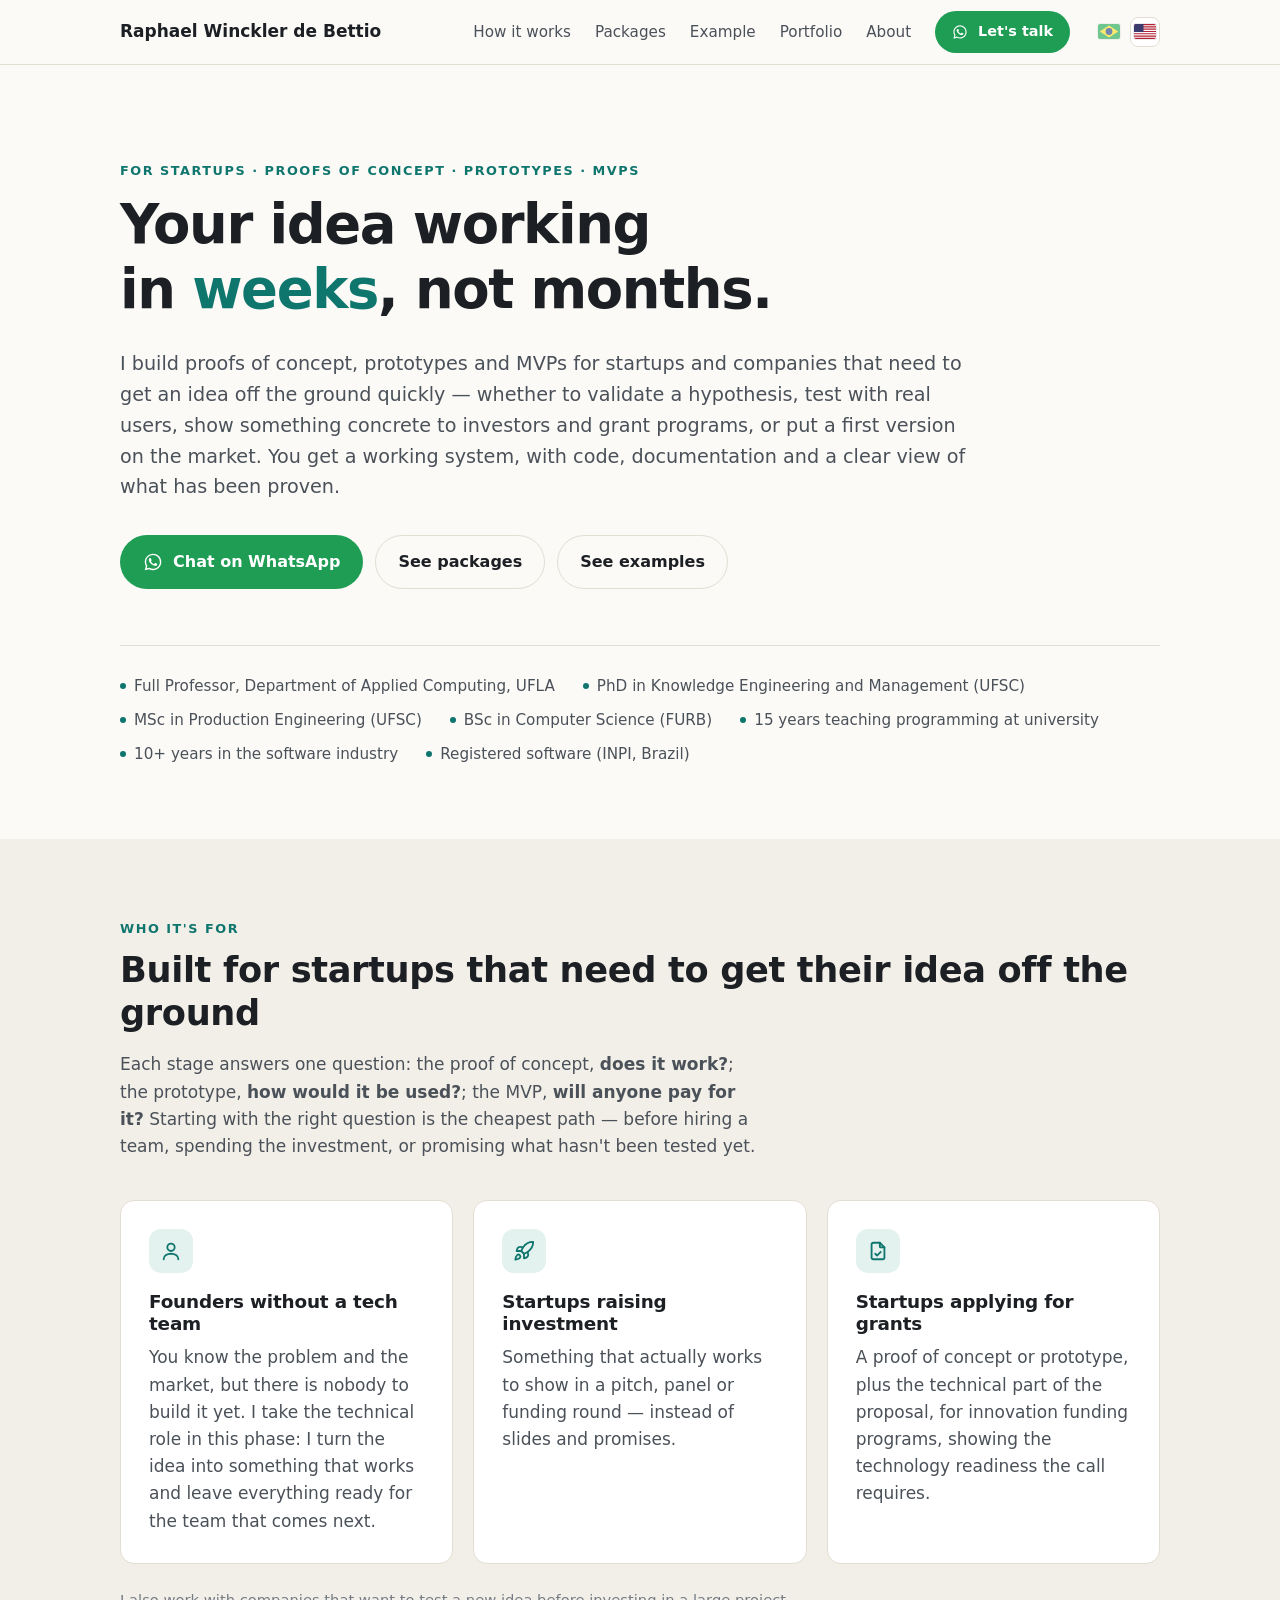
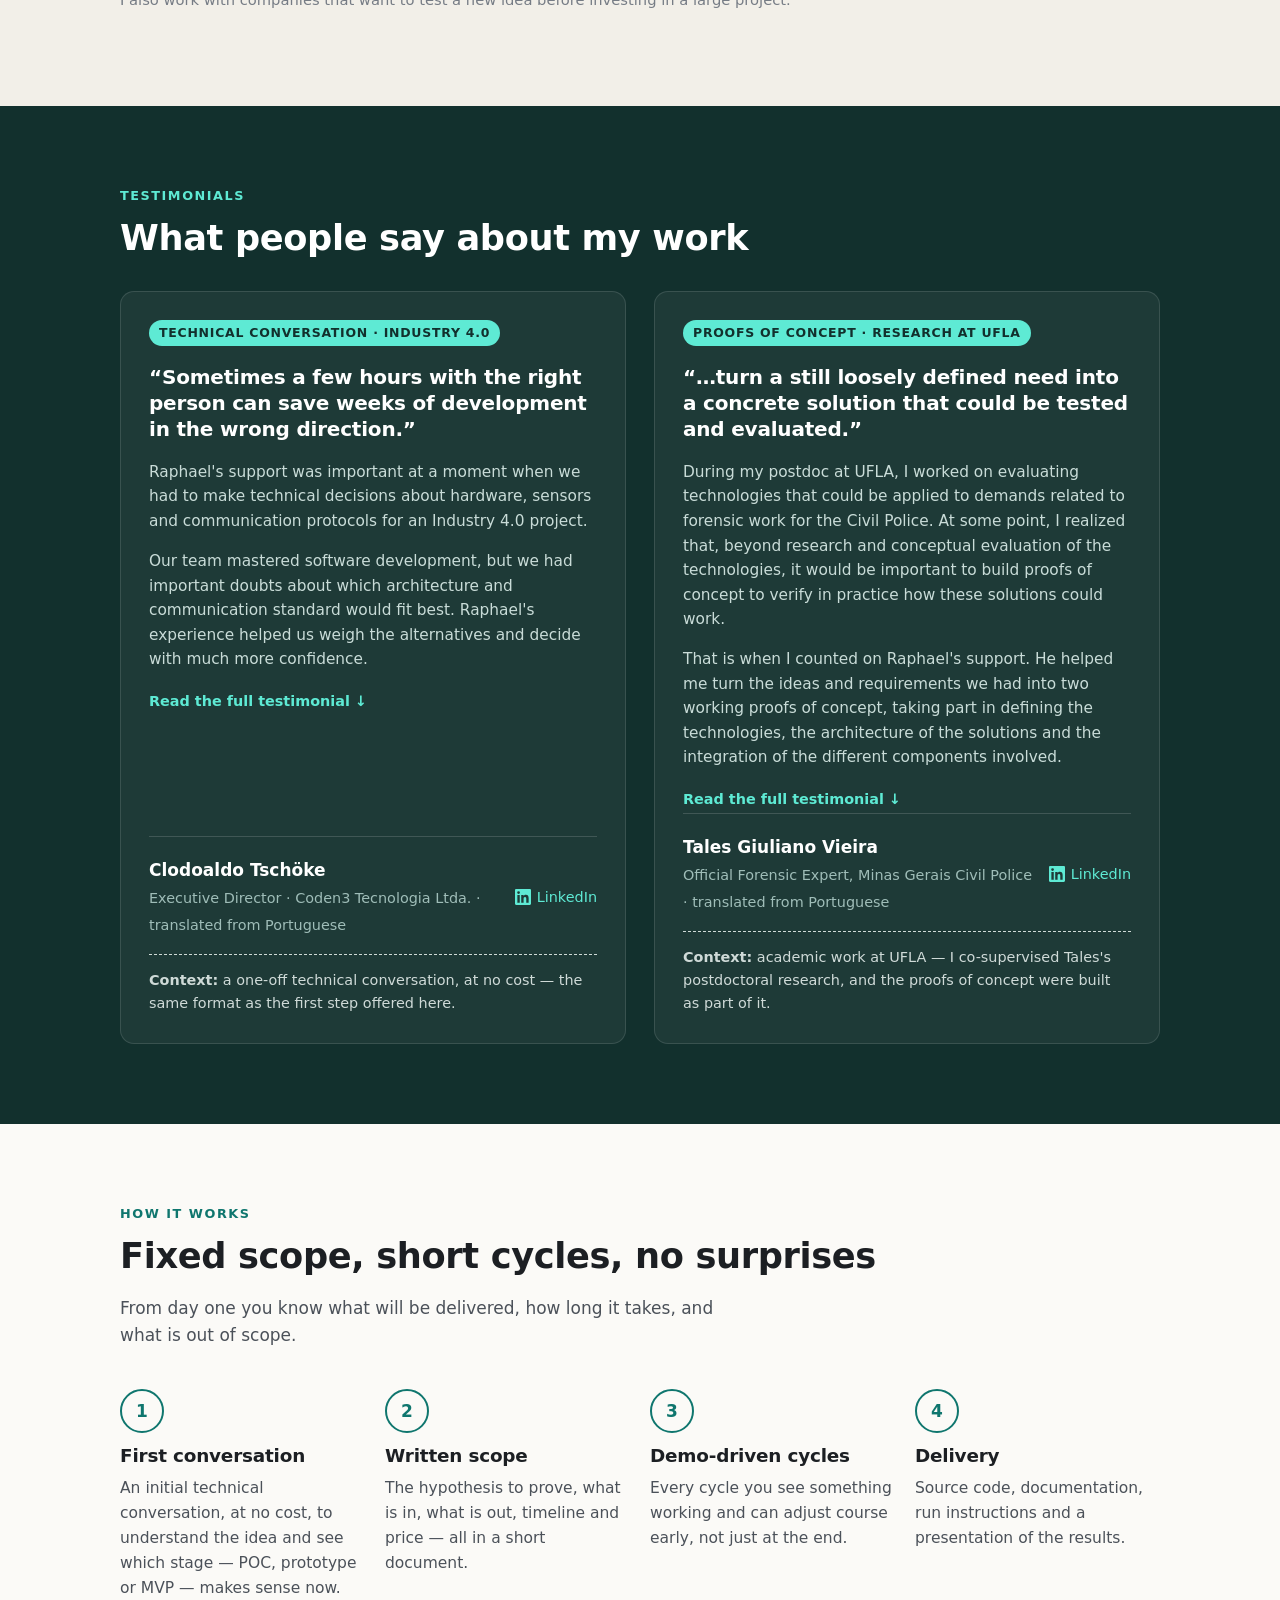
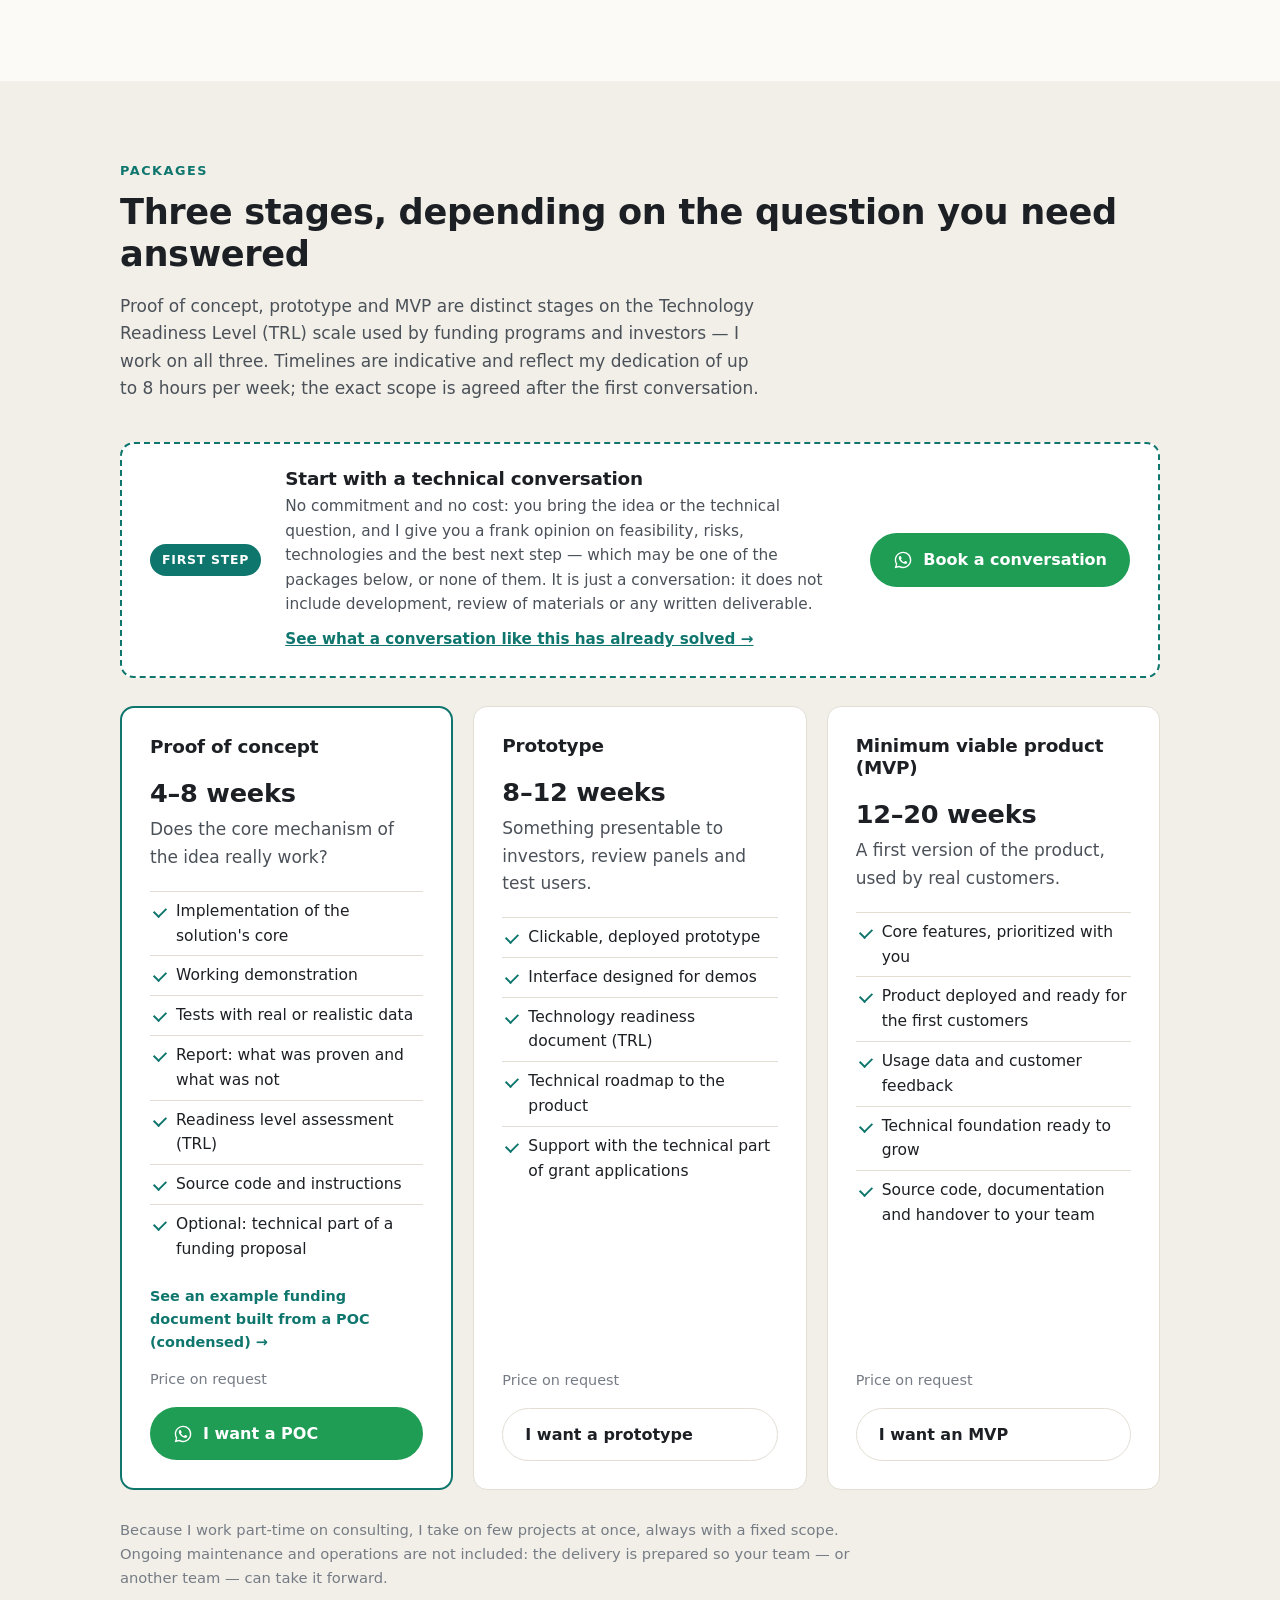
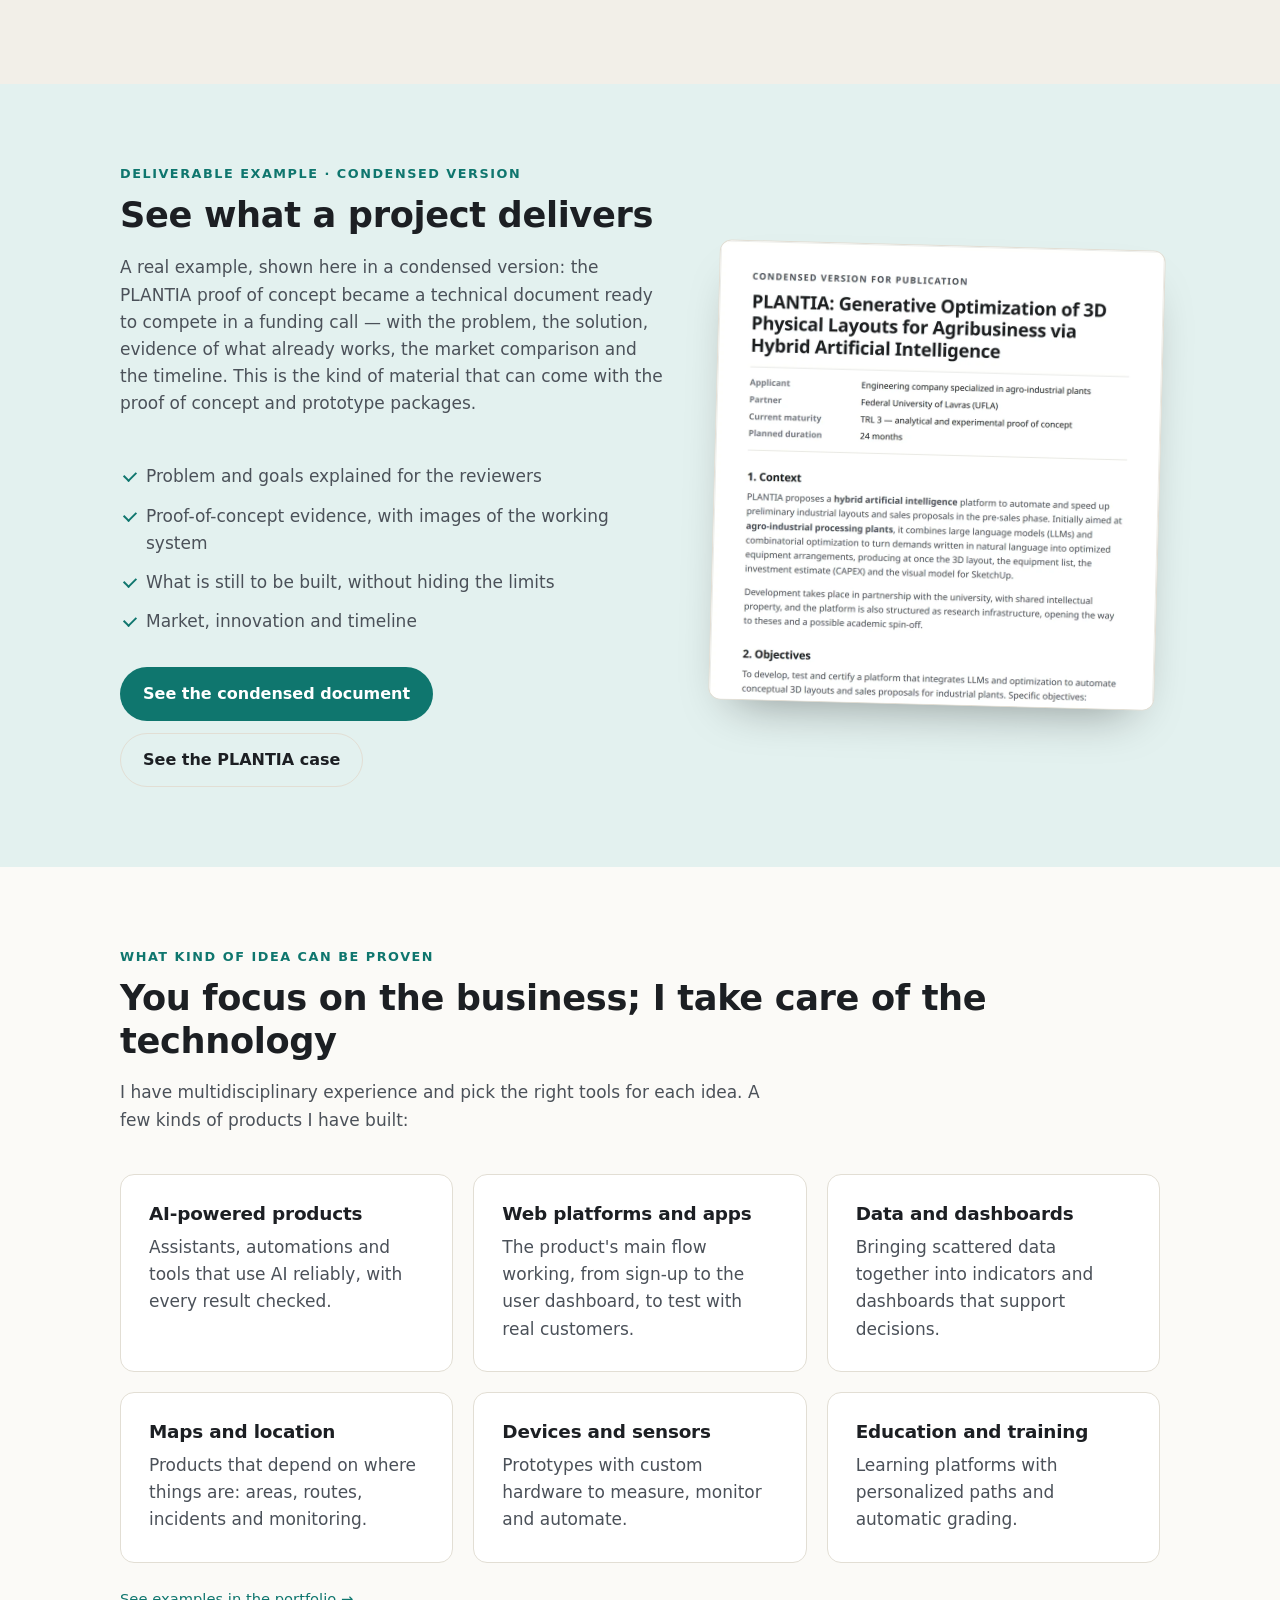
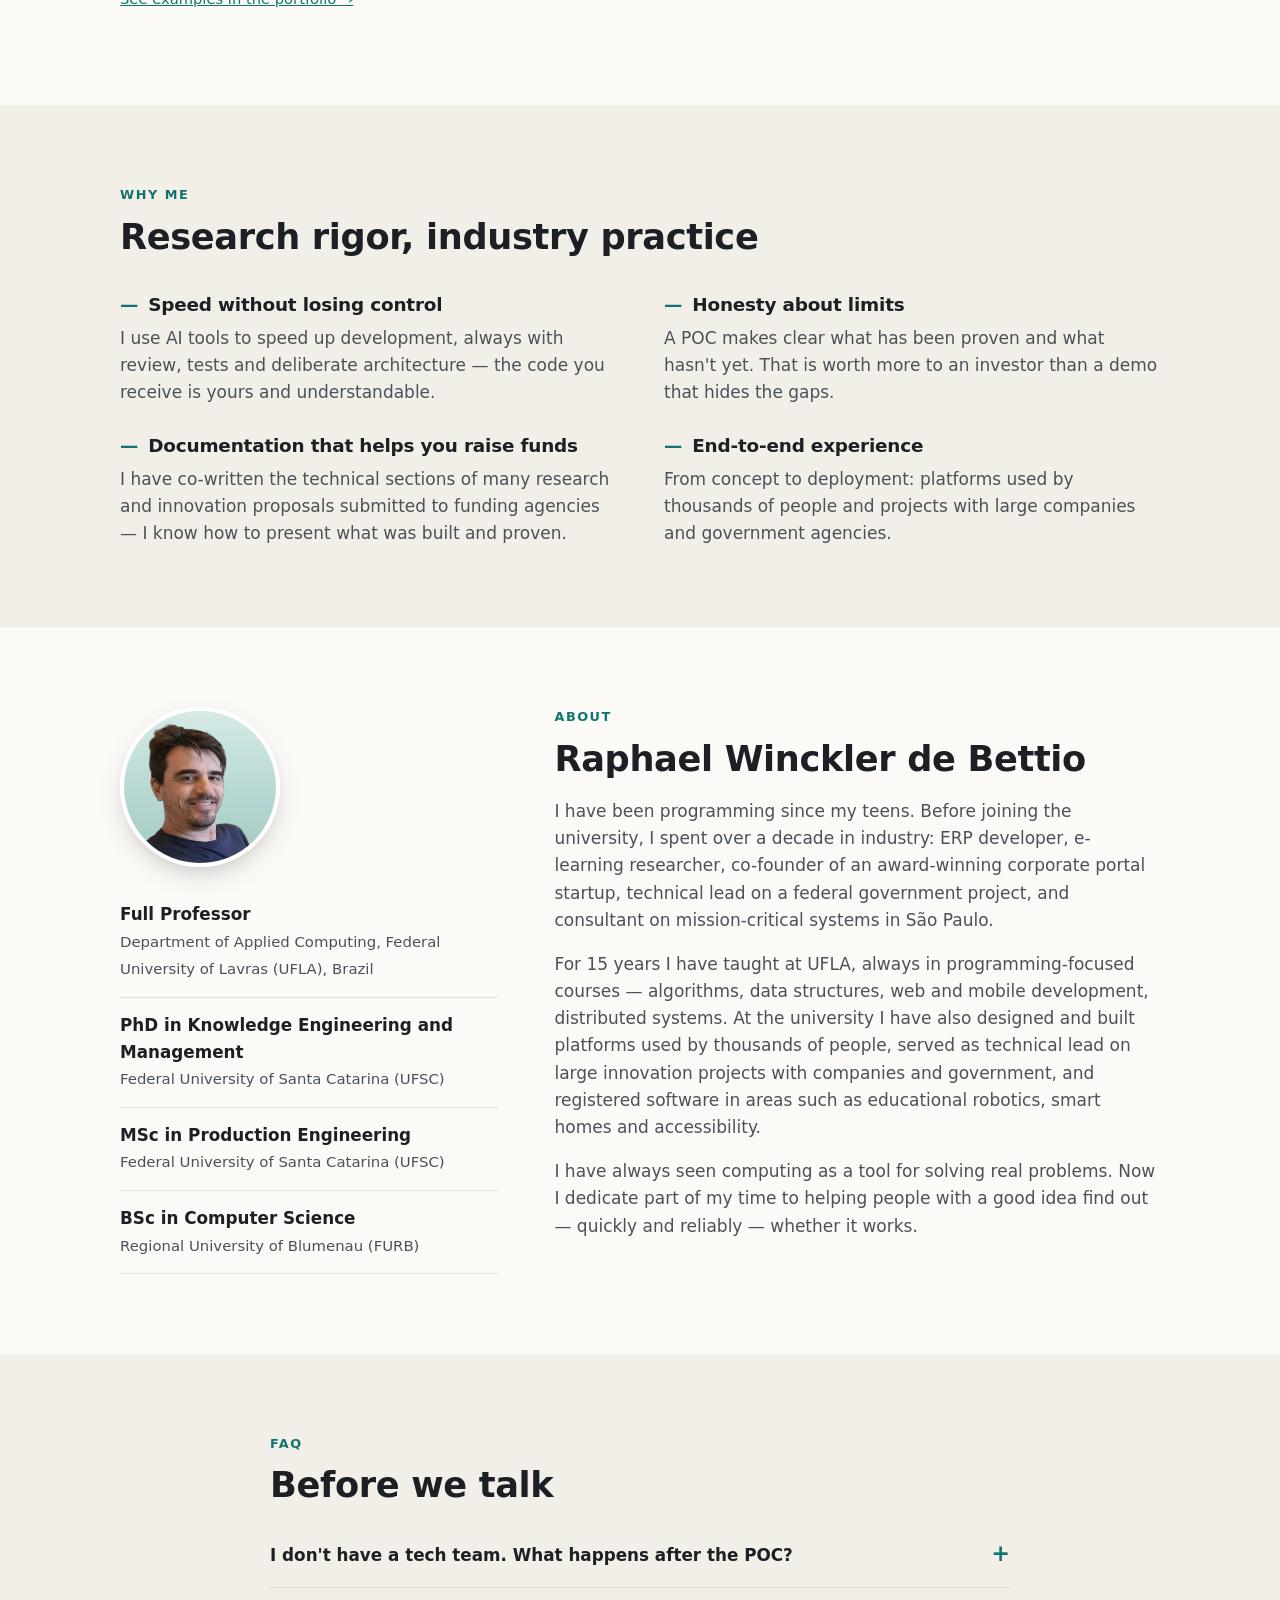
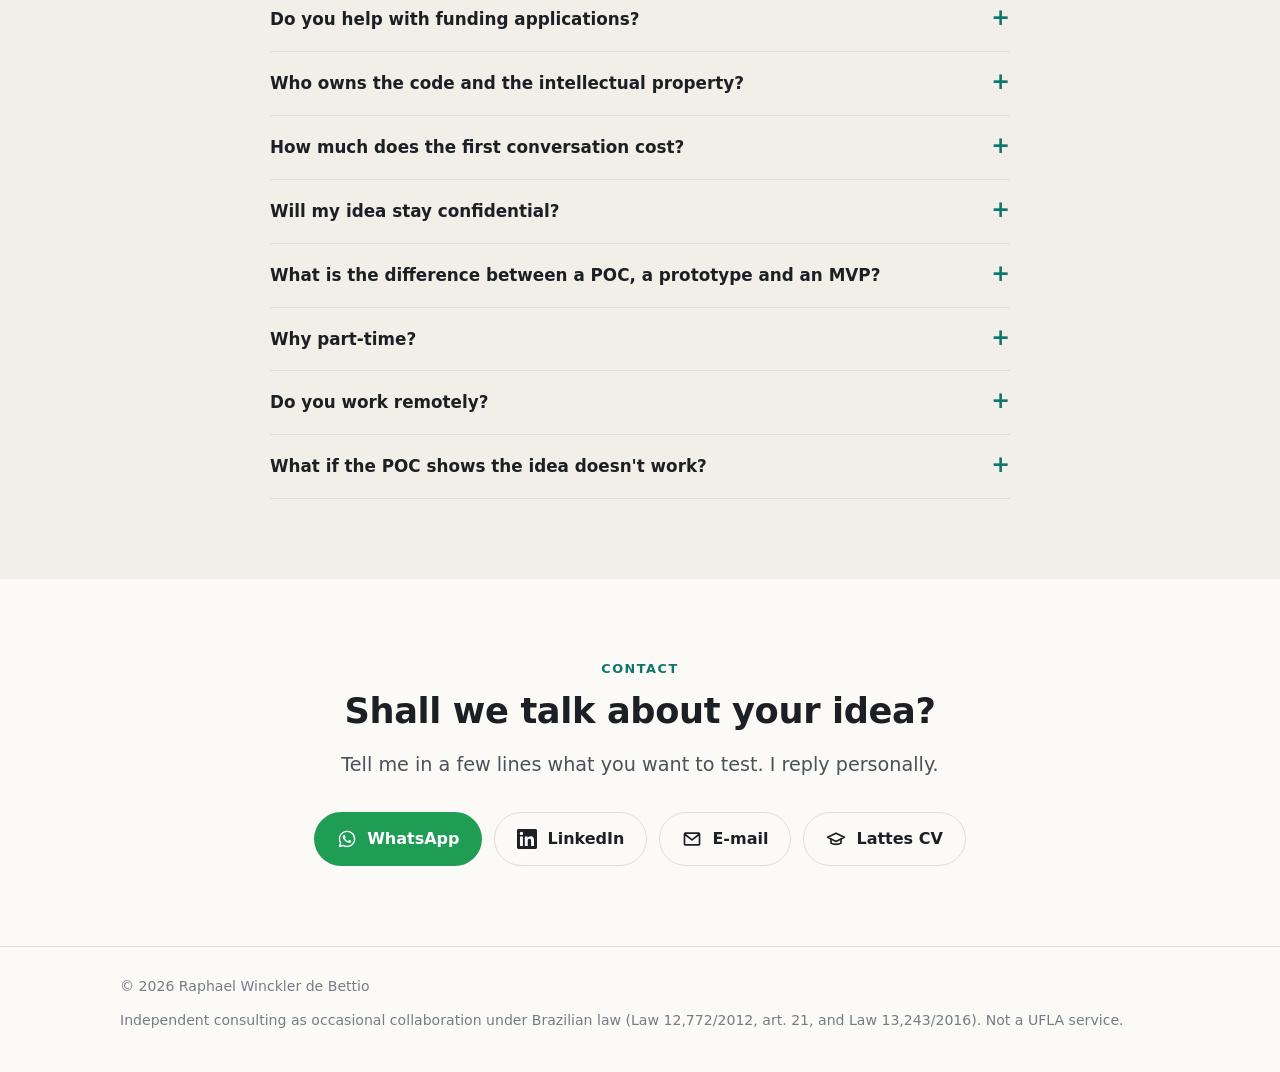
==== commit 5f2520b5: "Sobre: 'antes de trabalhar na universidade' Co-Authored-By: Claude Opus 5.5 <noreply@anthropic.com>" ====
--- a/en/index.html
+++ b/en/index.html
@@ -317,7 +317,7 @@
     <div class="bio">
       <div class="eyebrow">About</div>
       <h2>Raphael Winckler de Bettio</h2>
-      <p>I have been programming since my teens. Before academia I spent over a decade in industry: ERP developer, e-learning researcher, co-founder of an award-winning corporate portal startup, technical lead on a federal government project, and consultant on mission-critical systems in São Paulo.</p>
+      <p>I have been programming since my teens. Before joining the university, I spent over a decade in industry: ERP developer, e-learning researcher, co-founder of an award-winning corporate portal startup, technical lead on a federal government project, and consultant on mission-critical systems in São Paulo.</p>
       <p>For 15 years I have taught at UFLA, always in programming-focused courses — algorithms, data structures, web and mobile development, distributed systems. At the university I have also designed and built platforms used by thousands of people, served as technical lead on large innovation projects with companies and government, and registered software in areas such as educational robotics, smart homes and accessibility.</p>
       <p>I have always seen computing as a tool for solving real problems. Now I dedicate part of my time to helping people with a good idea find out — quickly and reliably — whether it works.</p>
     </div>
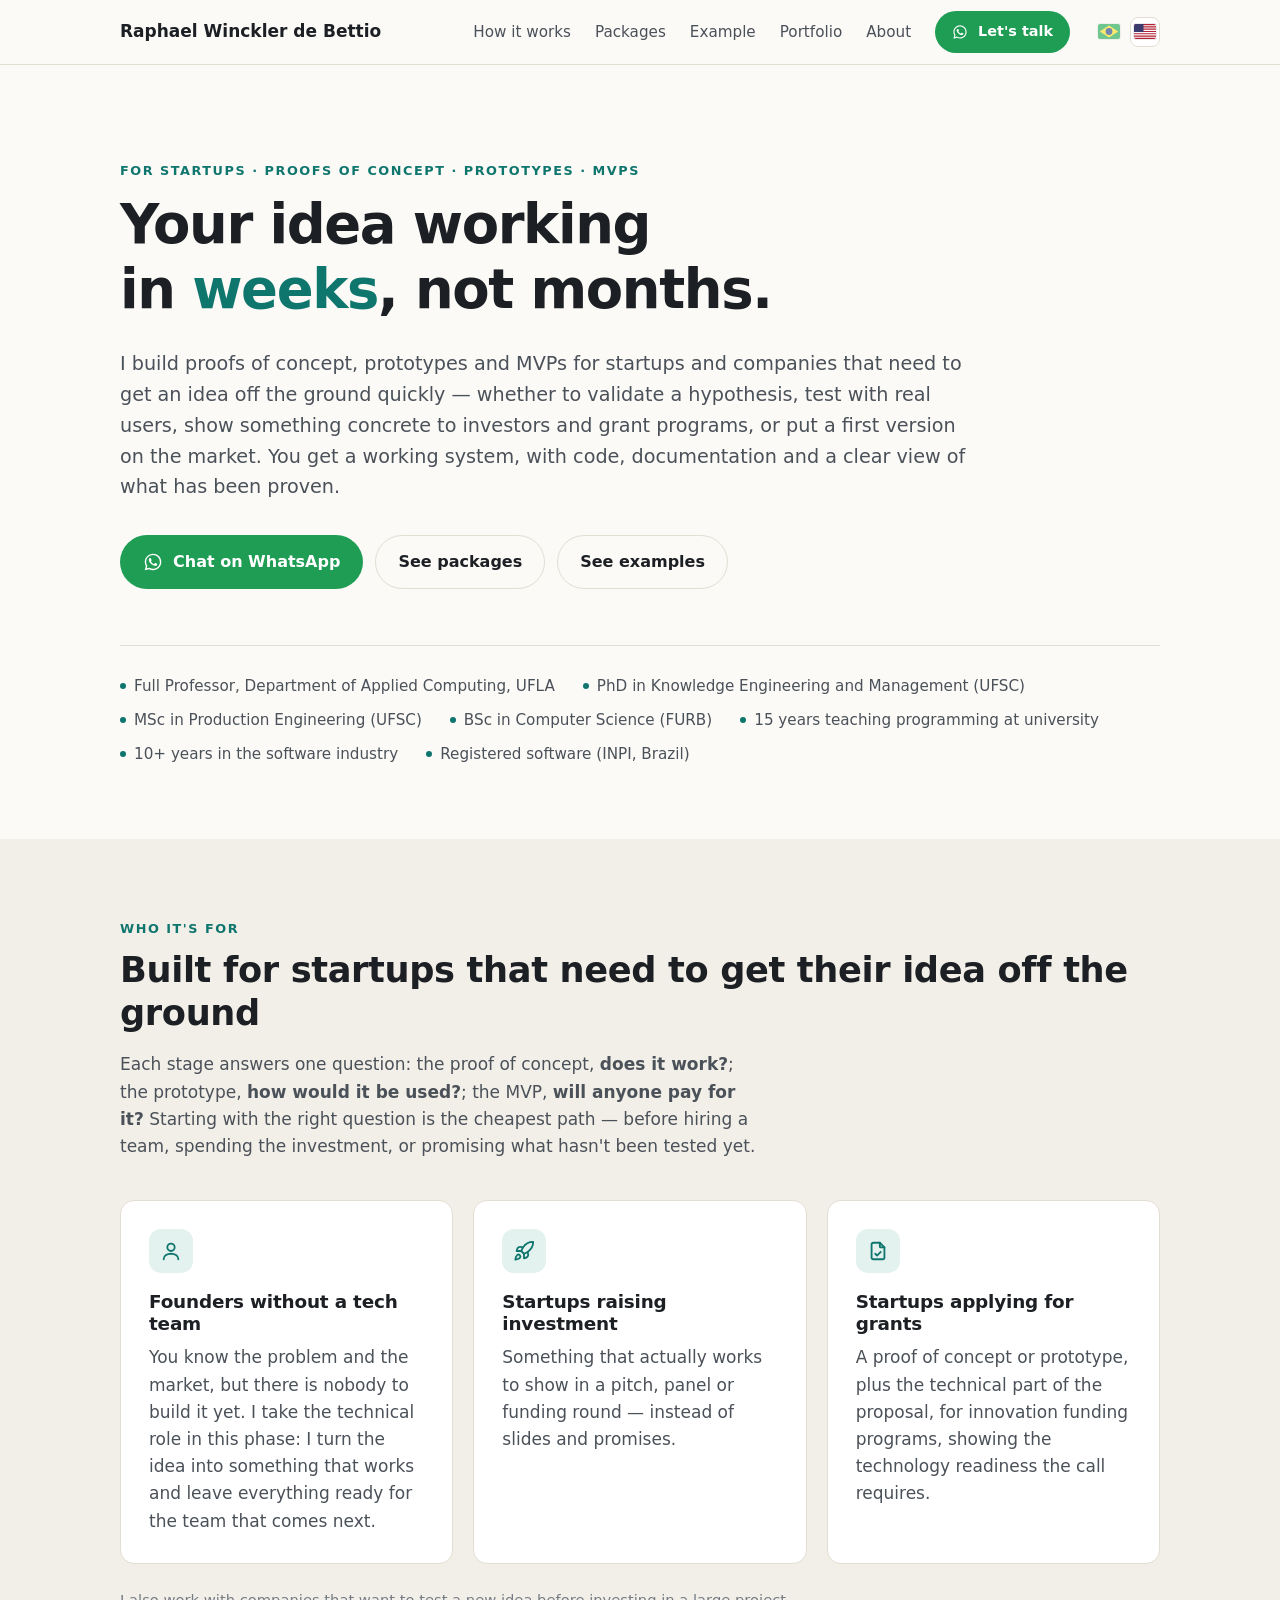
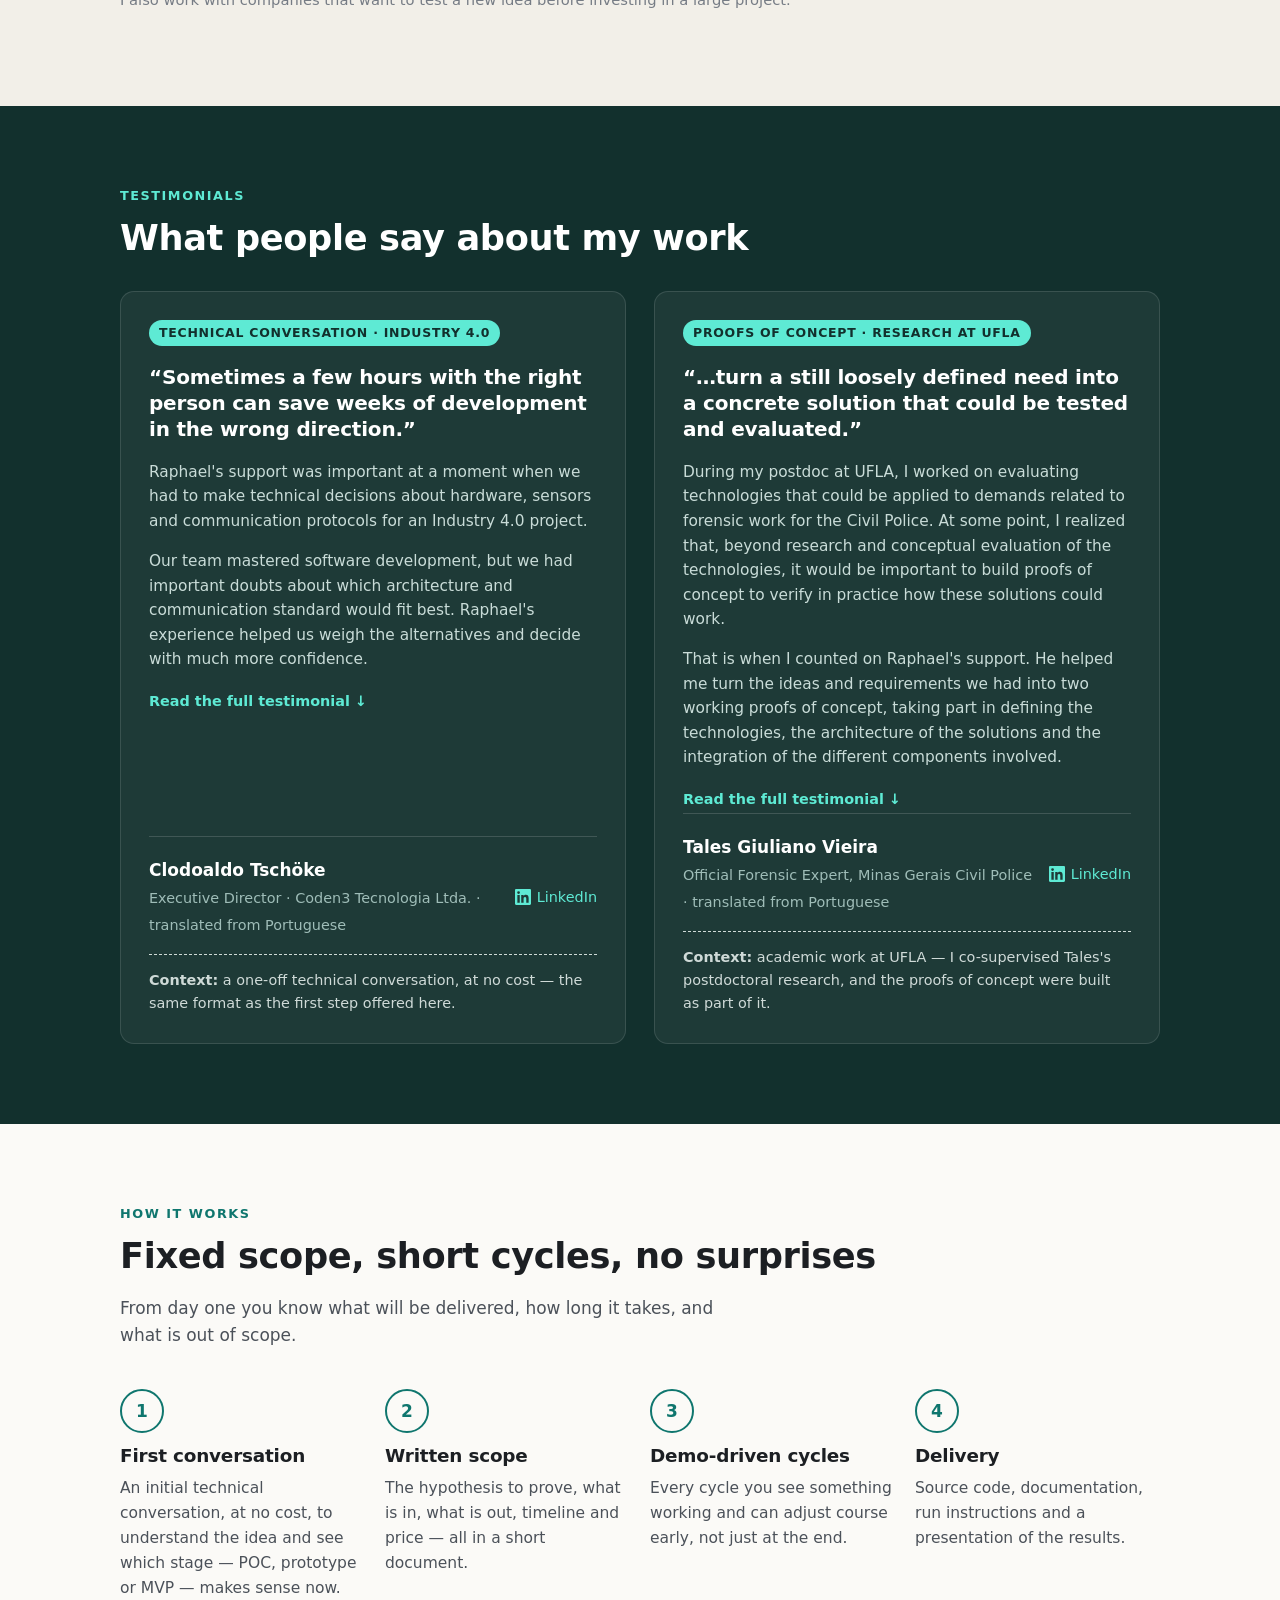
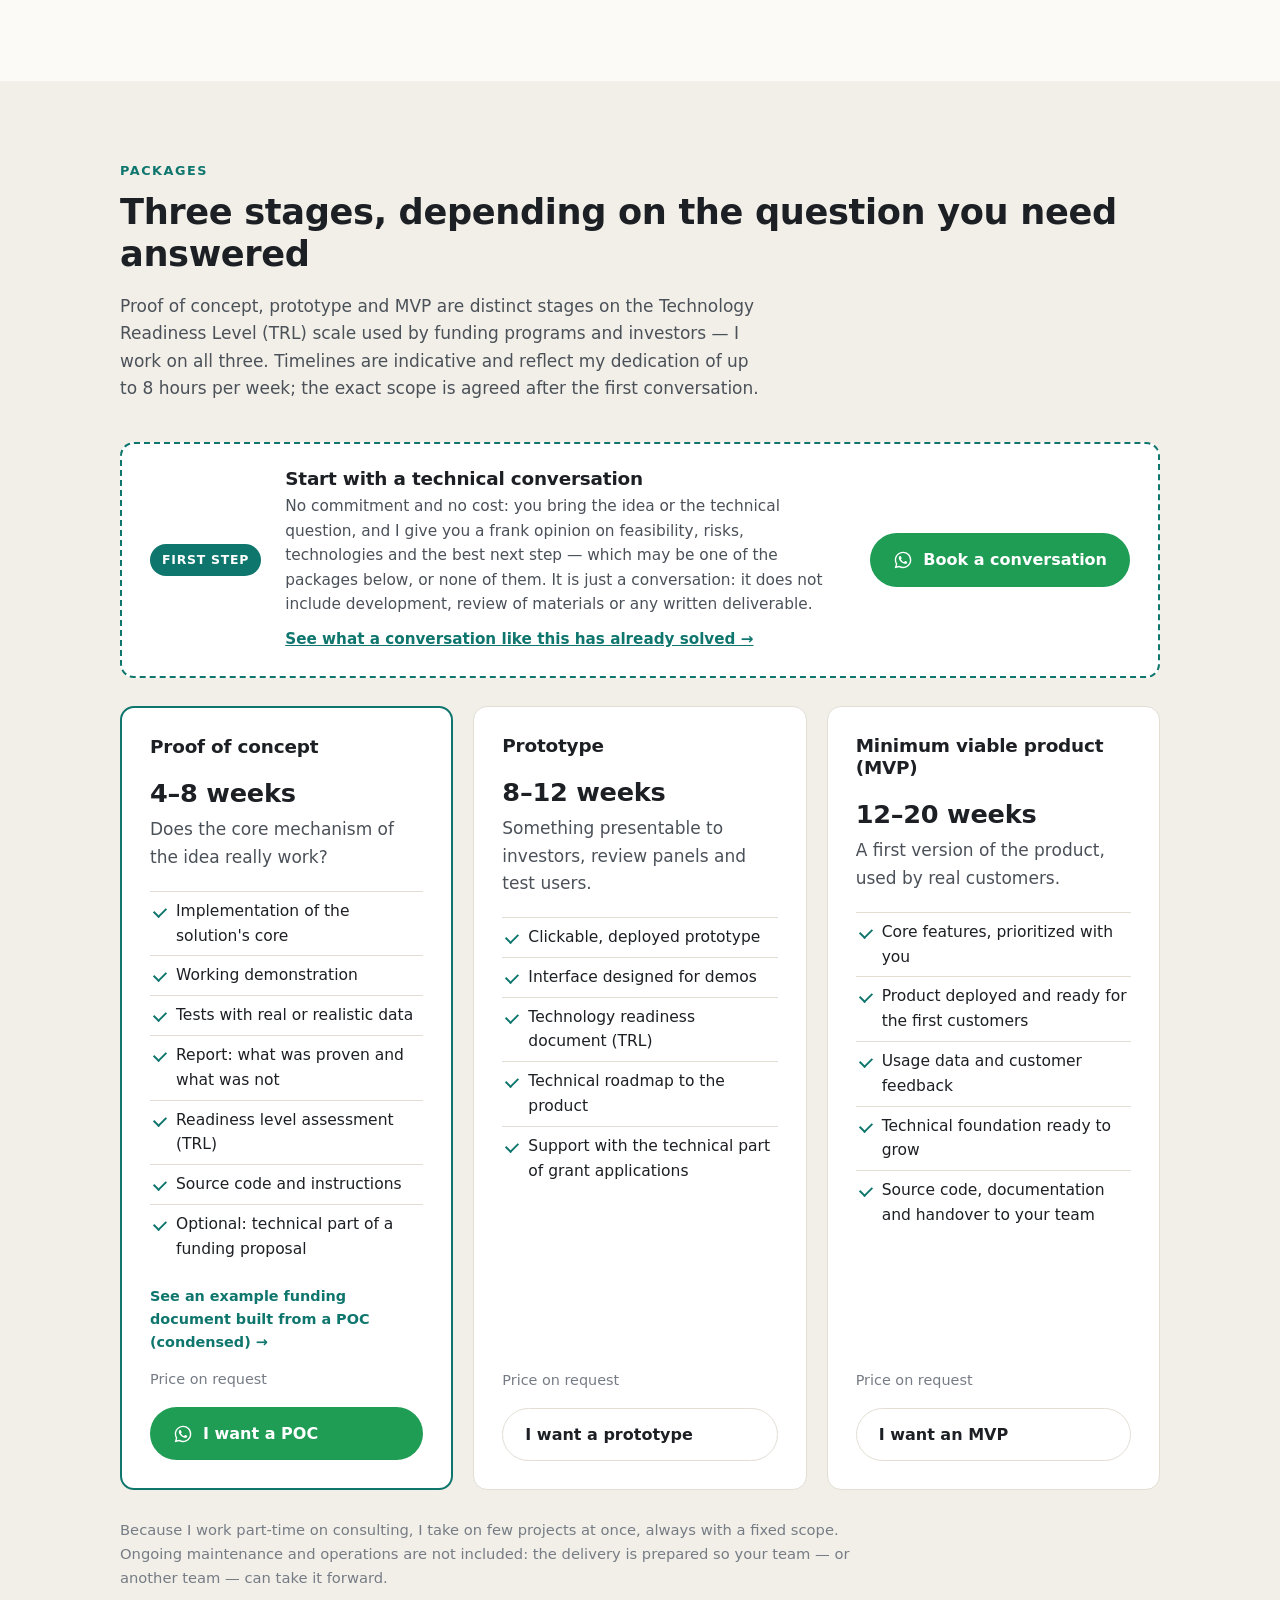
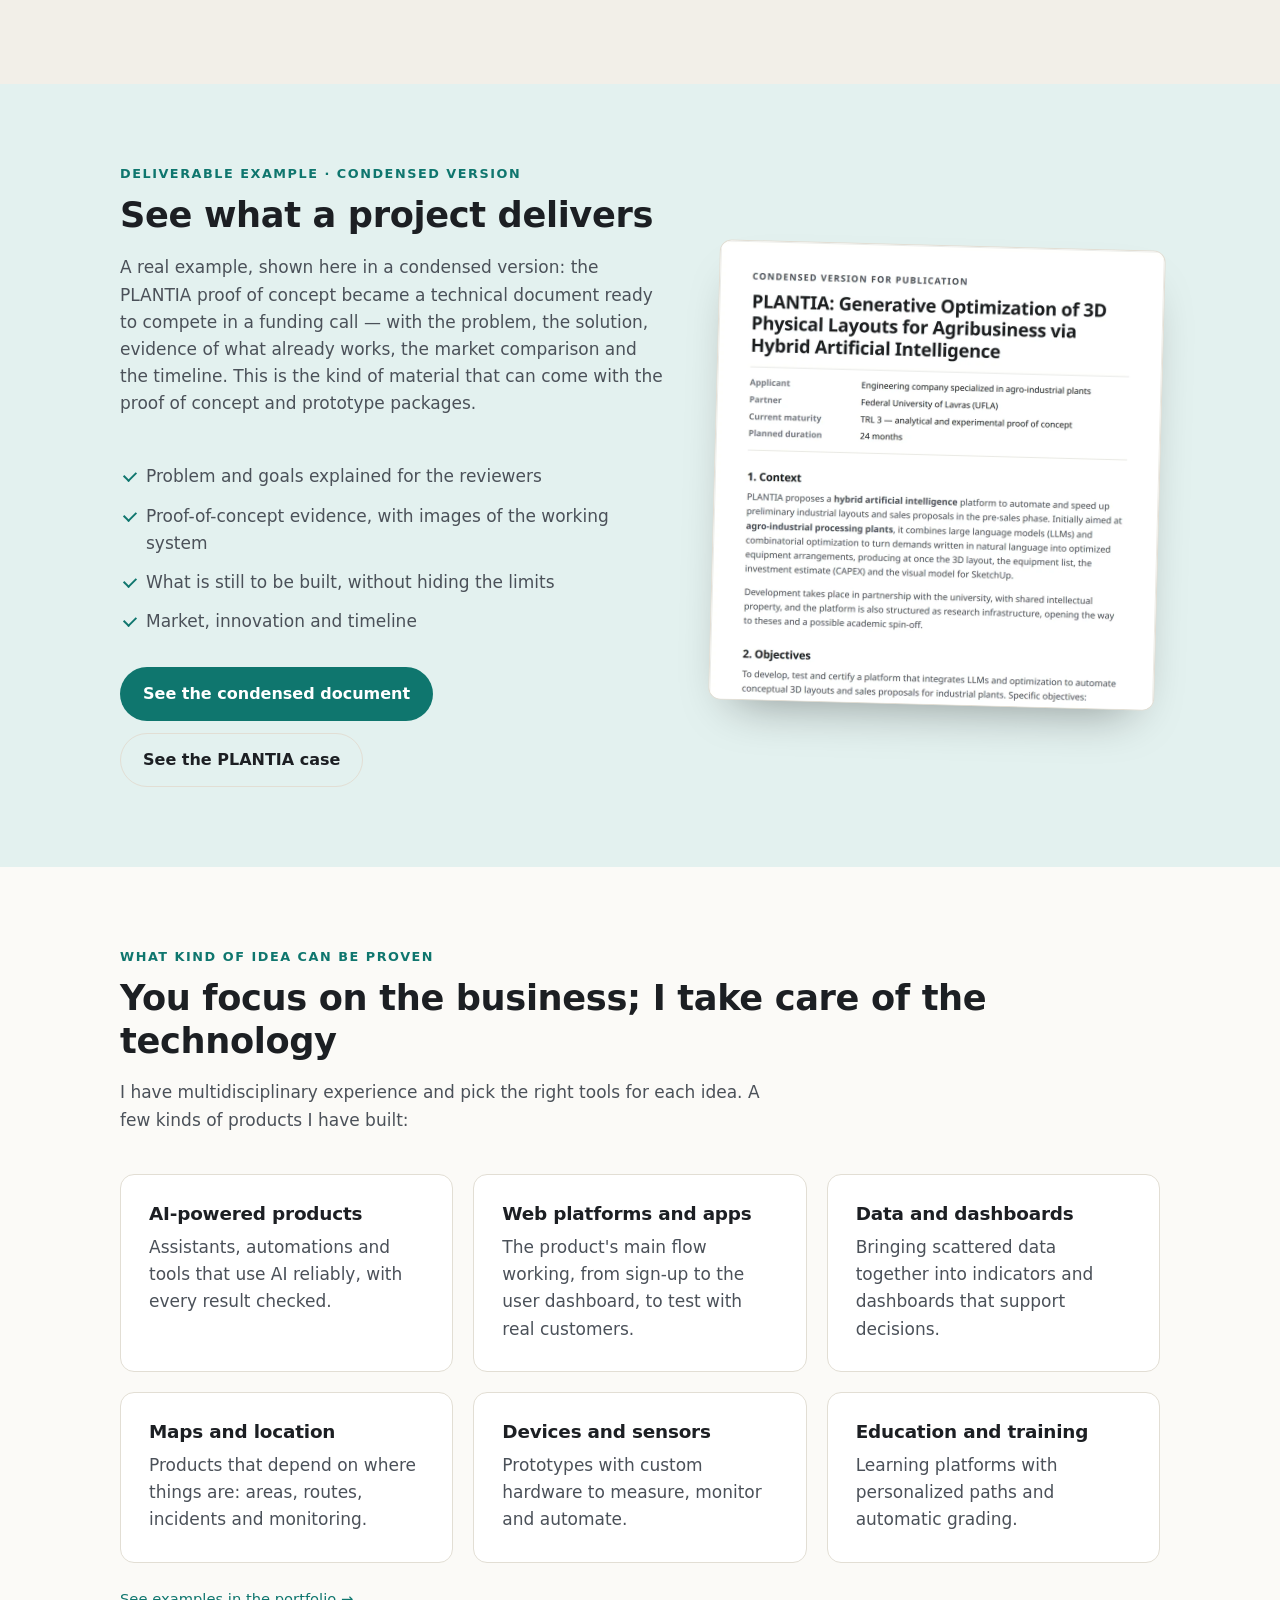
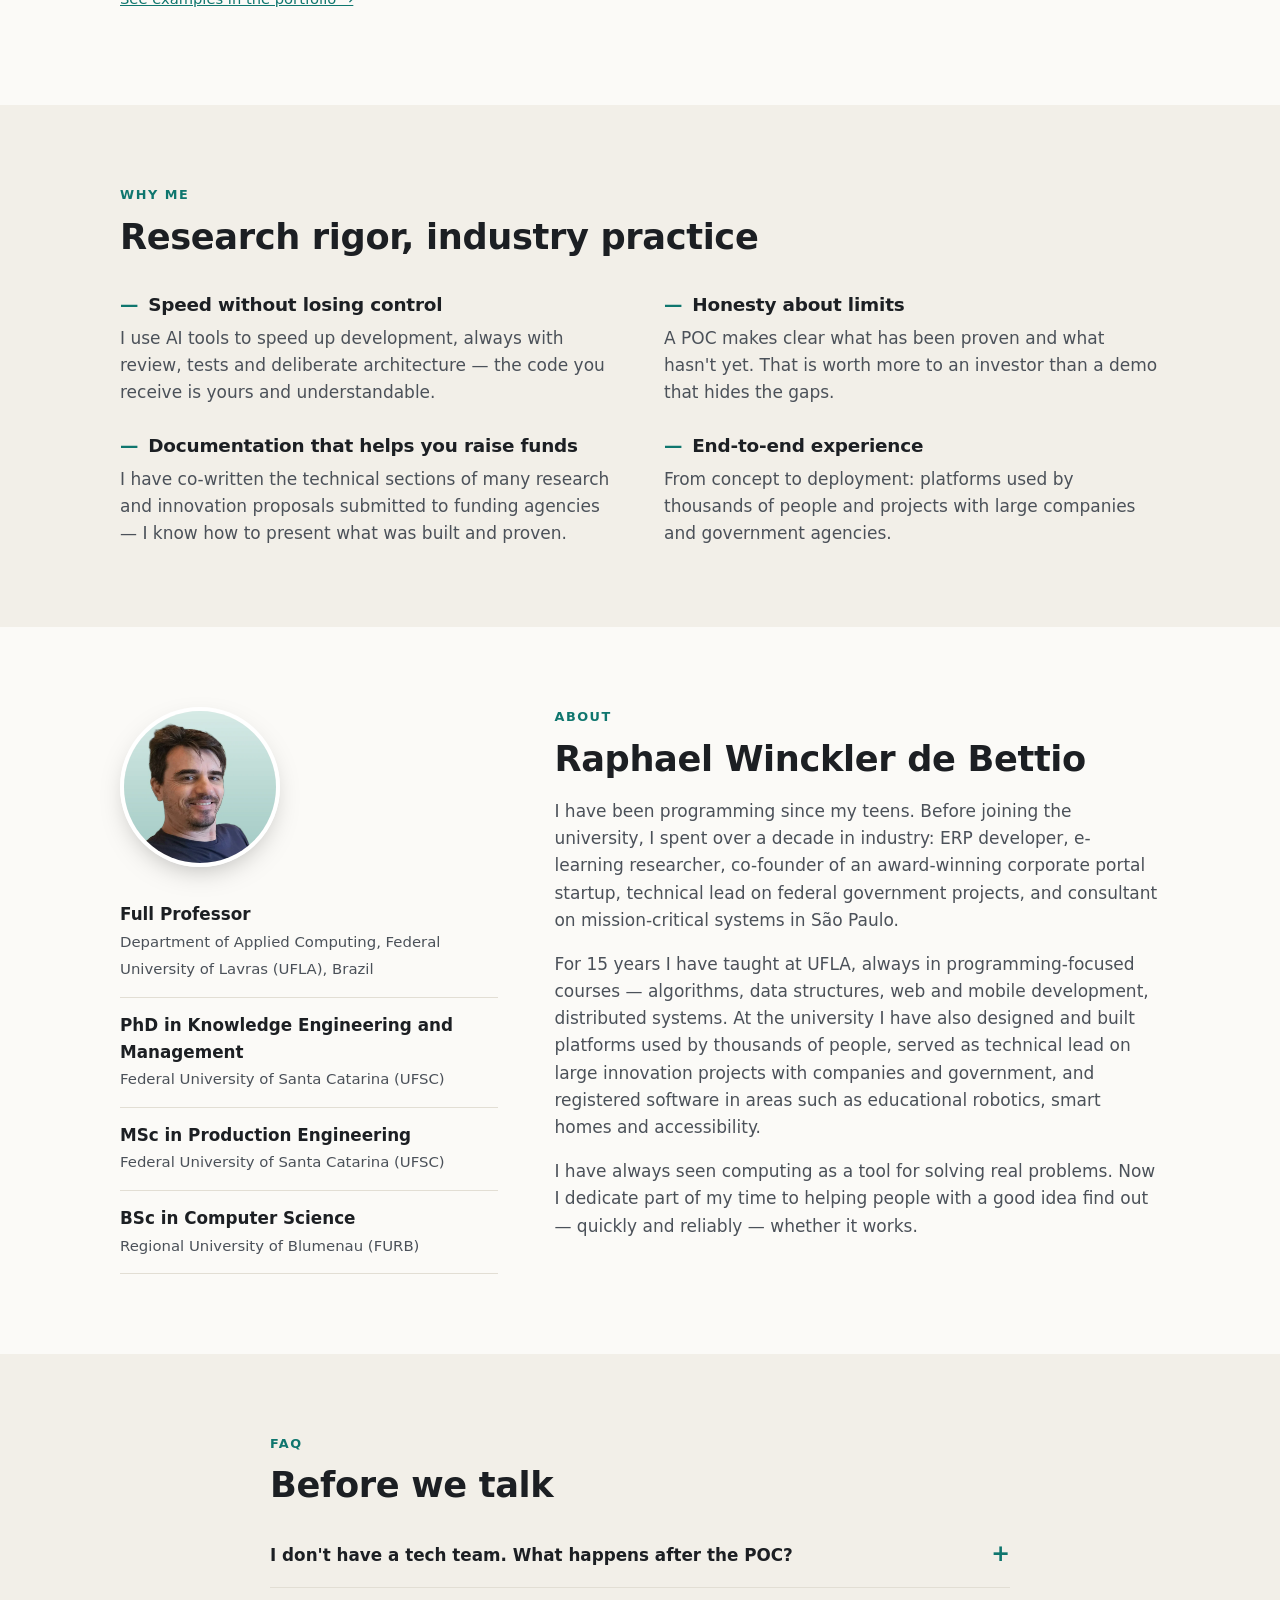
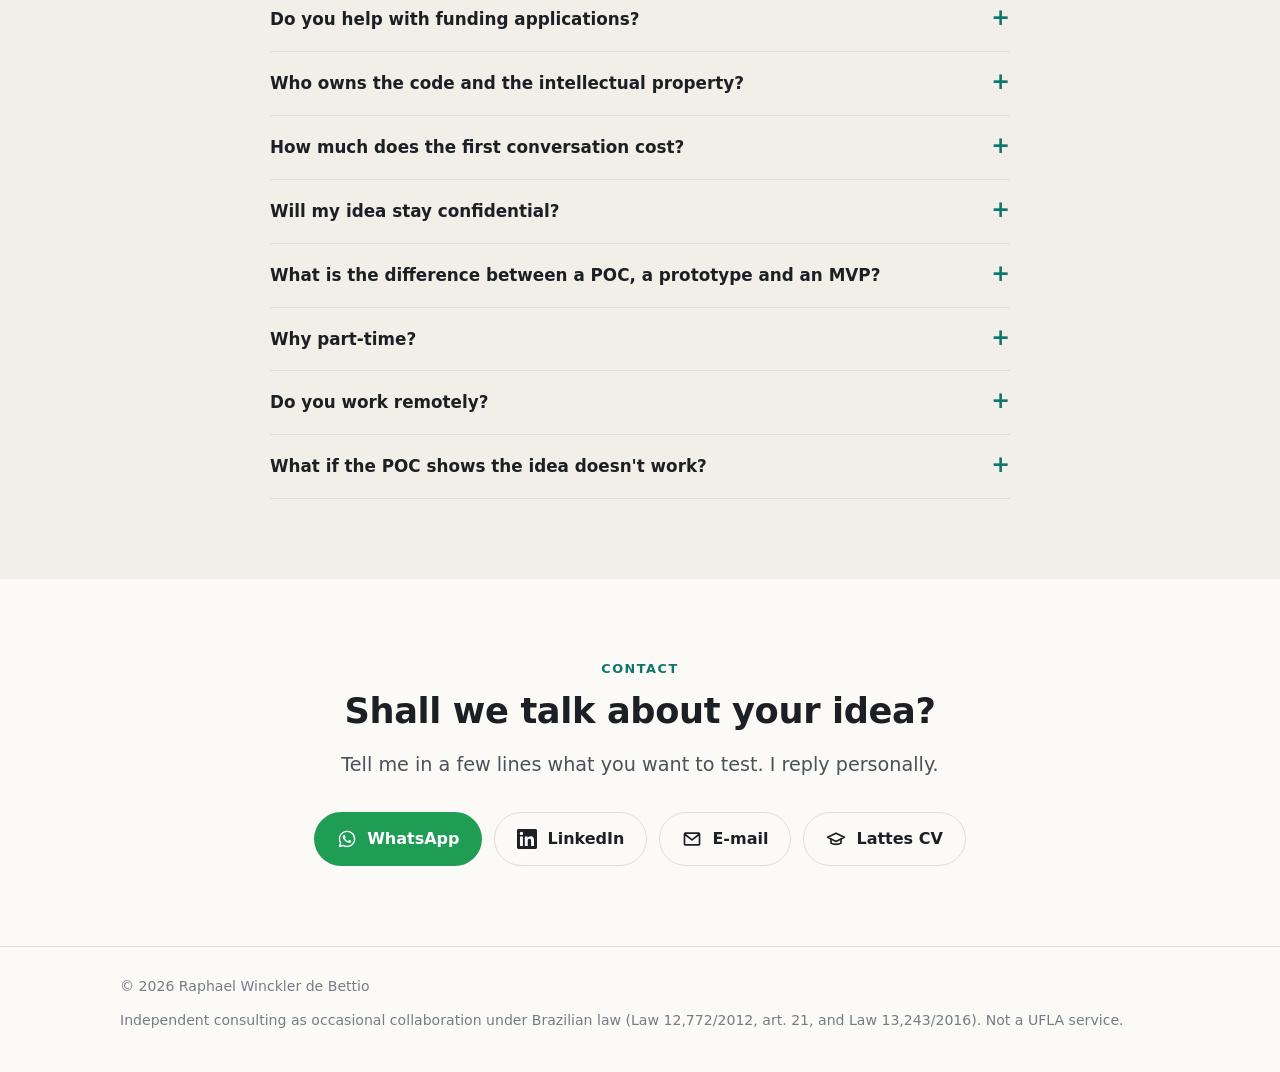
==== commit 98e85f31: "Sobre: líder técnico em projetos para o governo federal Co-Authored-By: Claude Opus 5.5 <noreply@ant" ====
--- a/en/index.html
+++ b/en/index.html
@@ -317,7 +317,7 @@
     <div class="bio">
       <div class="eyebrow">About</div>
       <h2>Raphael Winckler de Bettio</h2>
-      <p>I have been programming since my teens. Before joining the university, I spent over a decade in industry: ERP developer, e-learning researcher, co-founder of an award-winning corporate portal startup, technical lead on a federal government project, and consultant on mission-critical systems in São Paulo.</p>
+      <p>I have been programming since my teens. Before joining the university, I spent over a decade in industry: ERP developer, e-learning researcher, co-founder of an award-winning corporate portal startup, technical lead on federal government projects, and consultant on mission-critical systems in São Paulo.</p>
       <p>For 15 years I have taught at UFLA, always in programming-focused courses — algorithms, data structures, web and mobile development, distributed systems. At the university I have also designed and built platforms used by thousands of people, served as technical lead on large innovation projects with companies and government, and registered software in areas such as educational robotics, smart homes and accessibility.</p>
       <p>I have always seen computing as a tool for solving real problems. Now I dedicate part of my time to helping people with a good idea find out — quickly and reliably — whether it works.</p>
     </div>
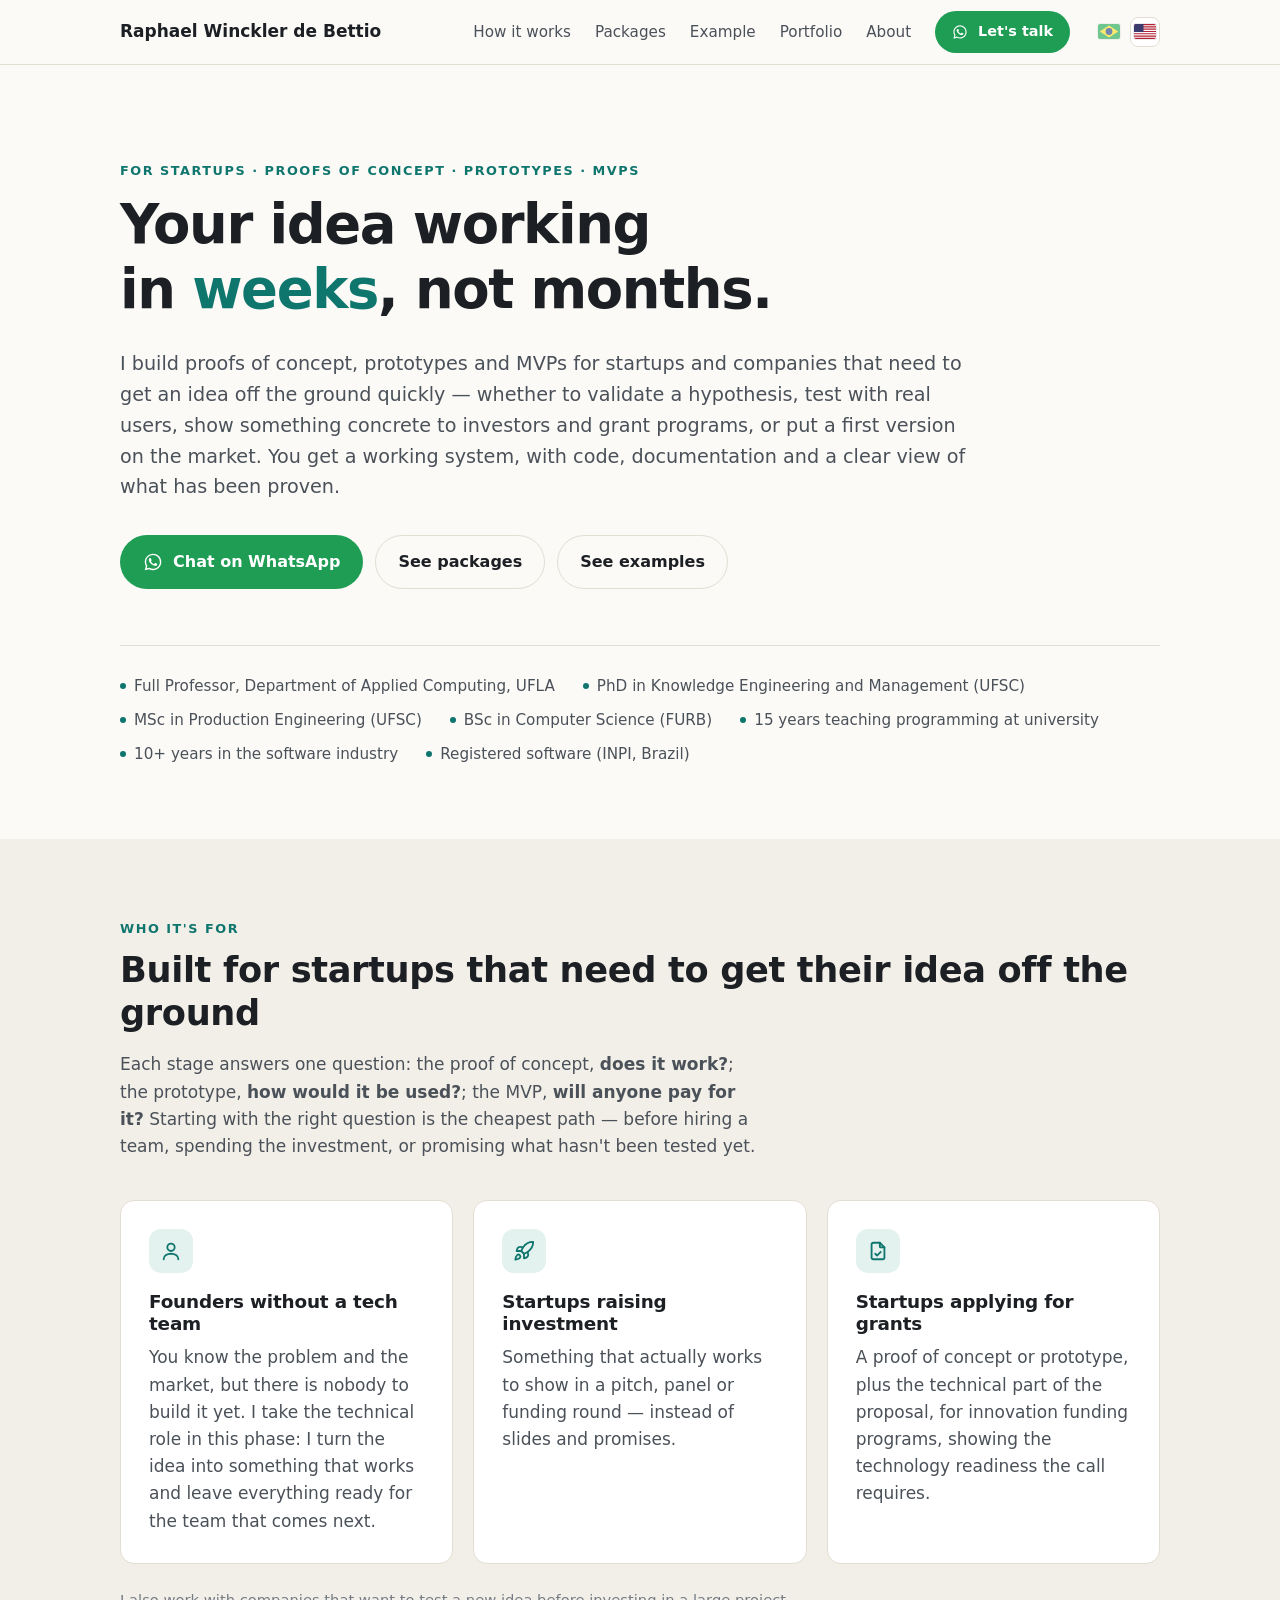
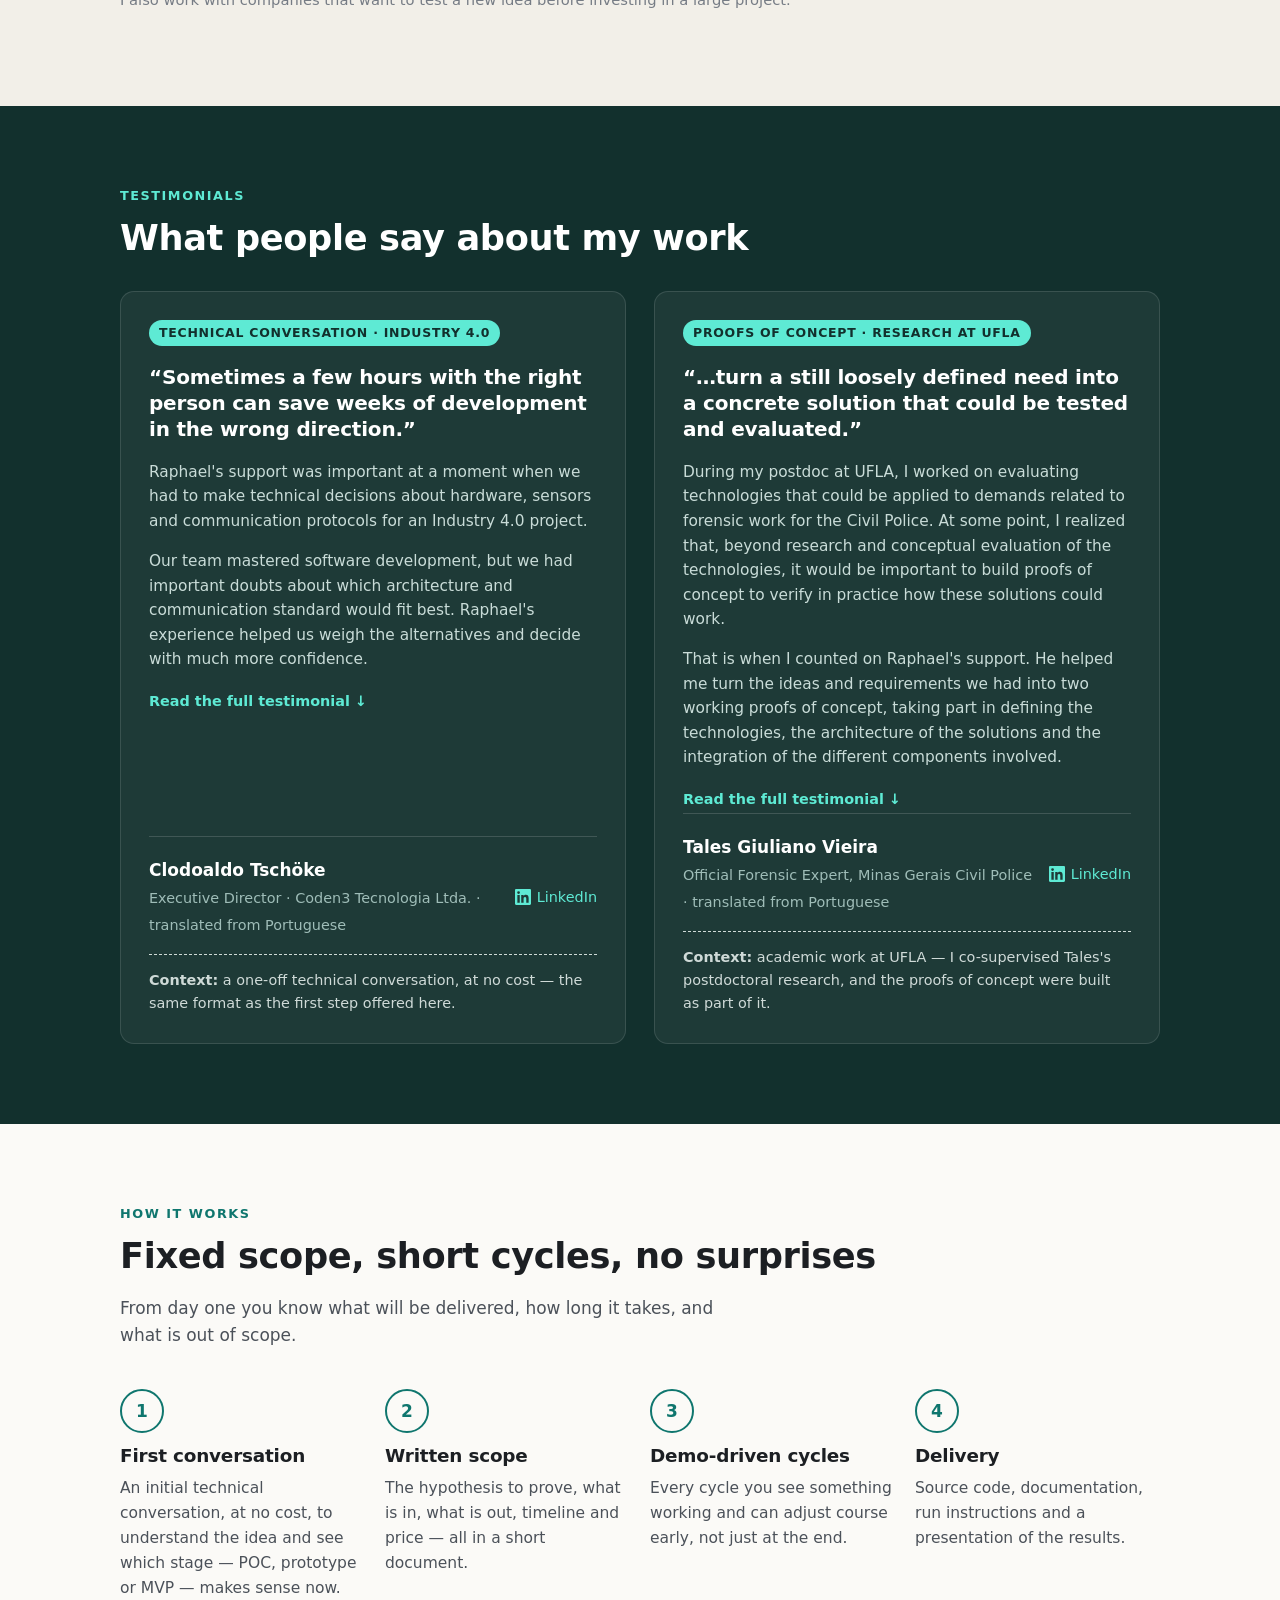
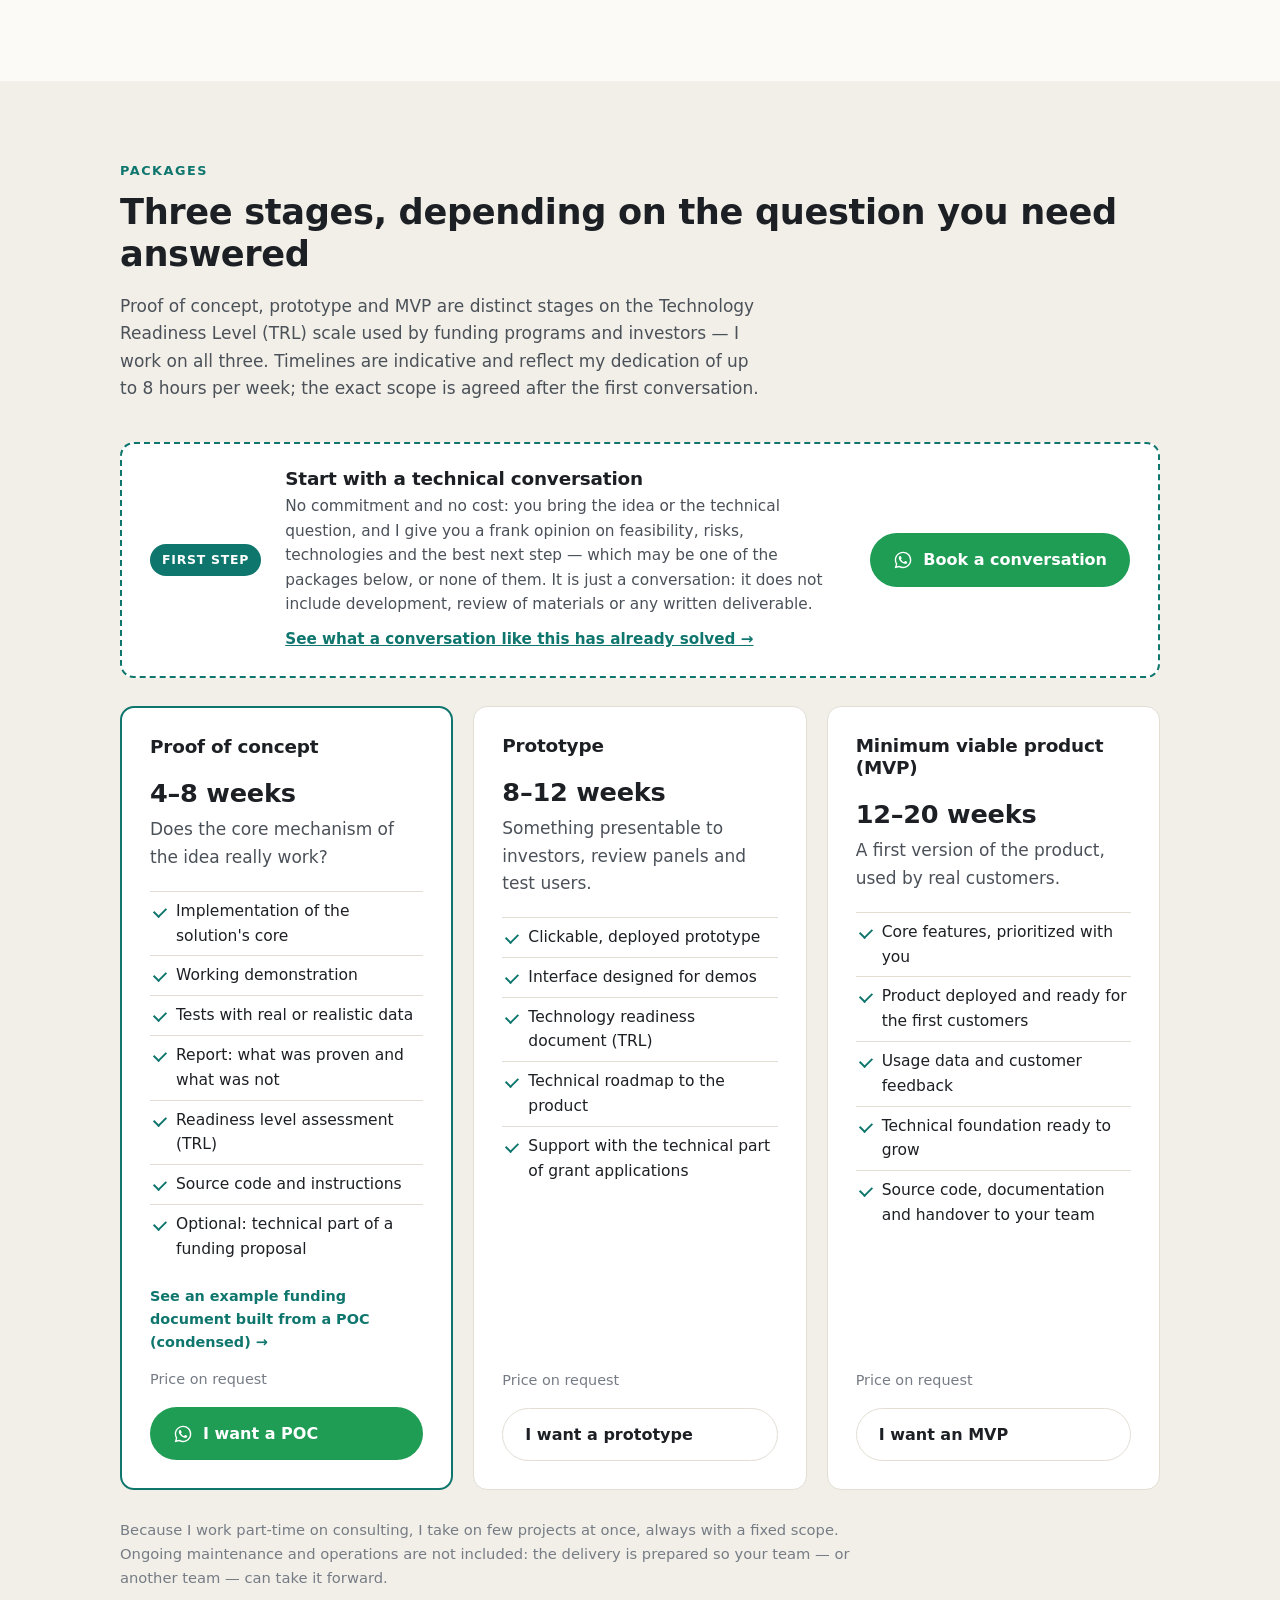
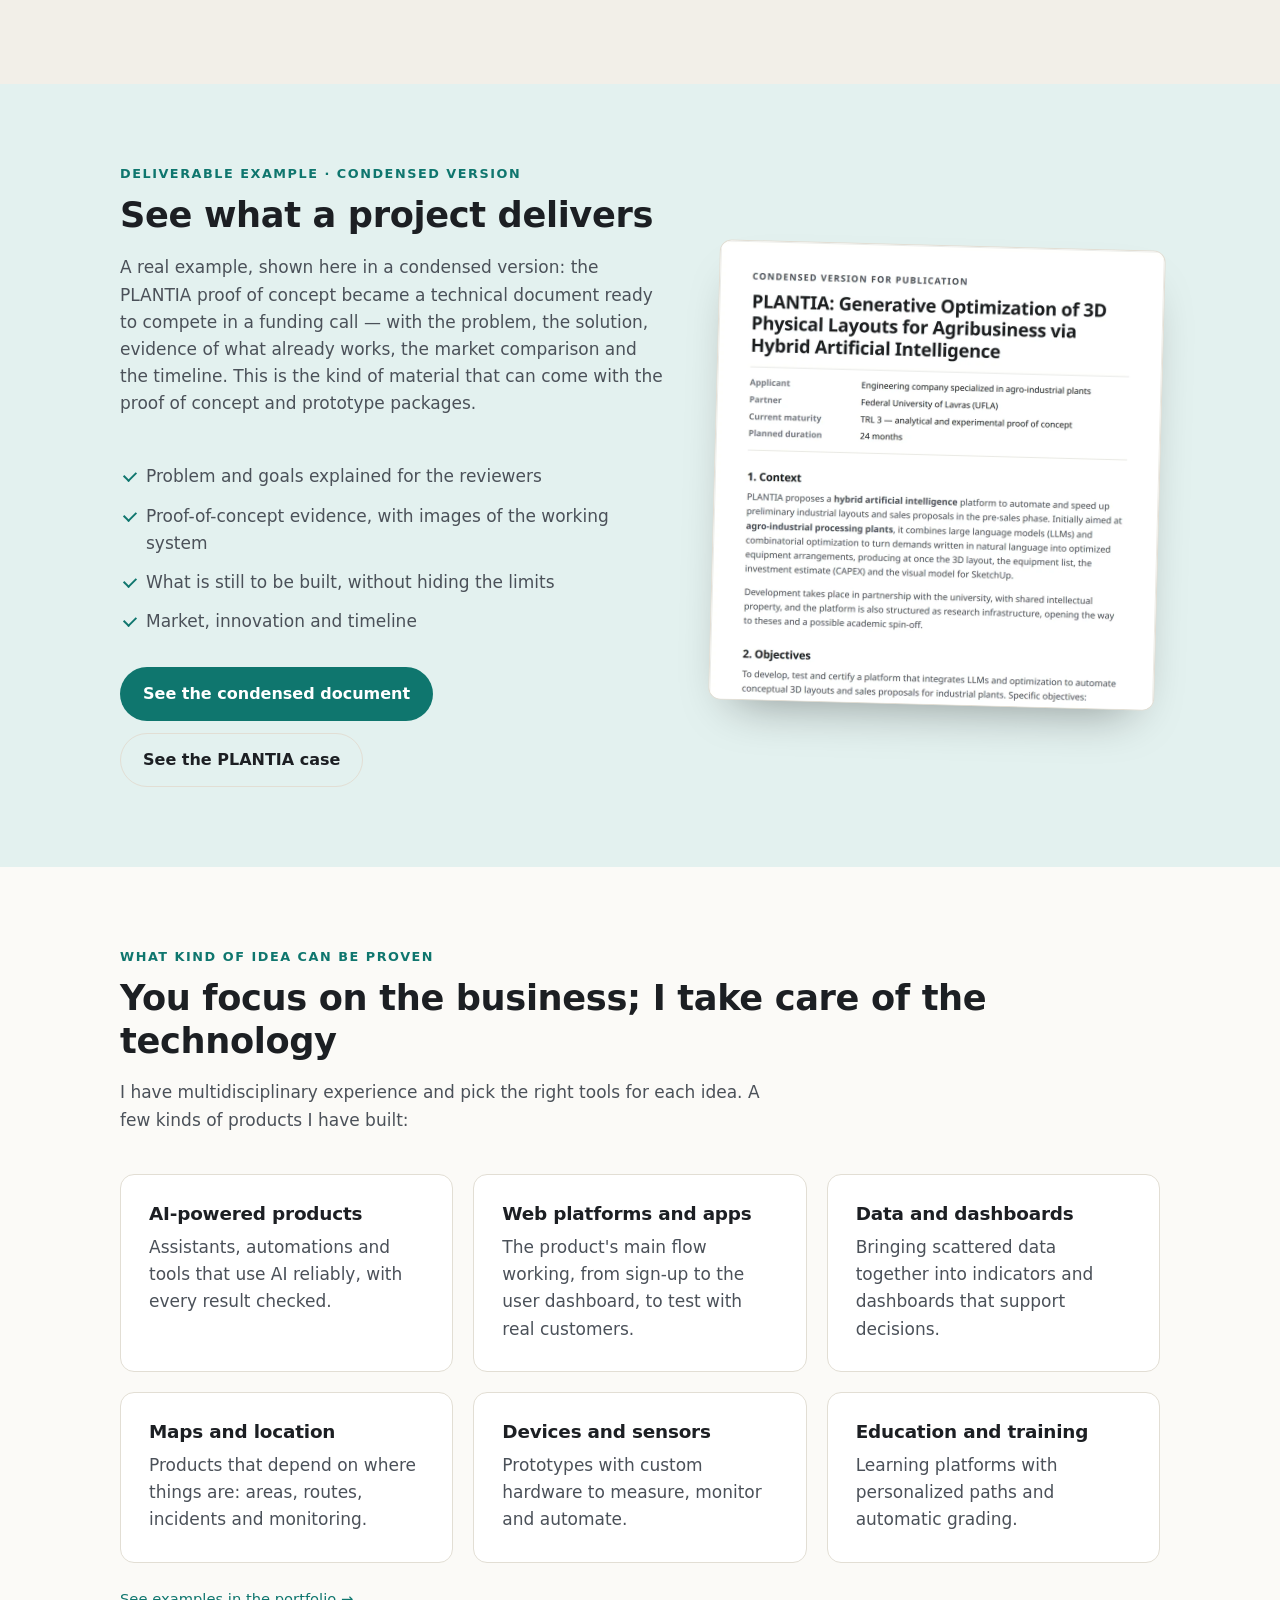
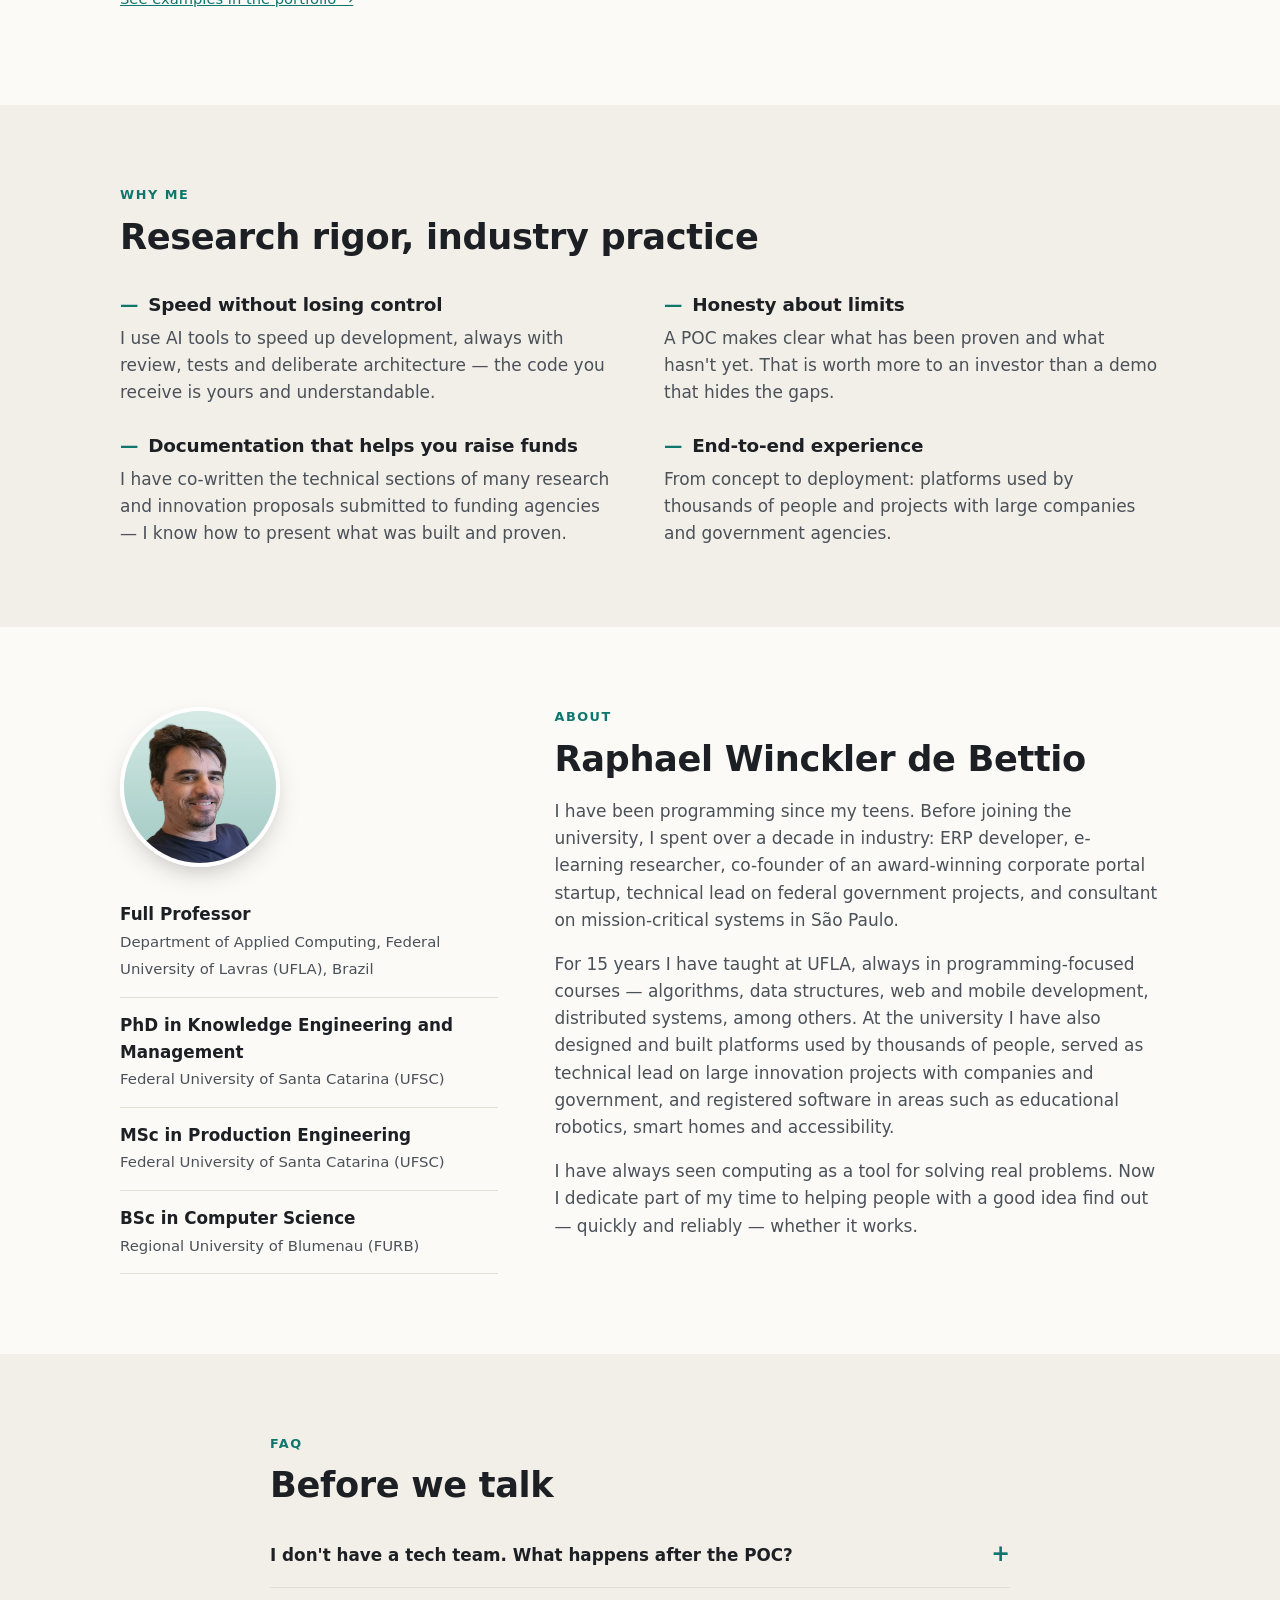
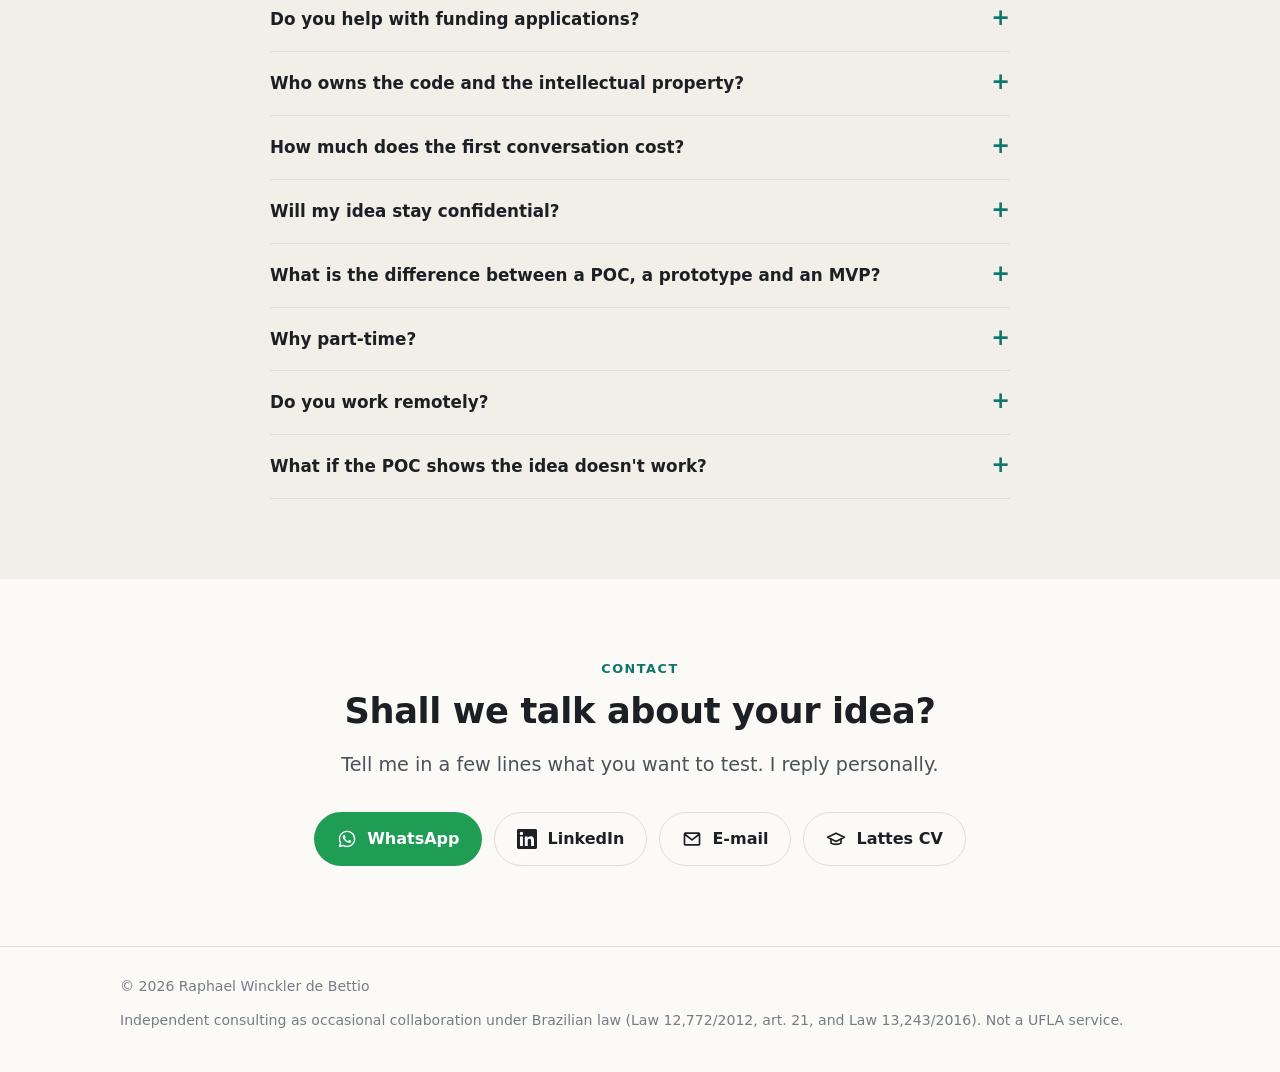
==== commit 2488253a: "Sobre: disciplinas 'entre outras' Co-Authored-By: Claude Opus 5.5 <noreply@anthropic.com>" ====
--- a/en/index.html
+++ b/en/index.html
@@ -318,7 +318,7 @@
       <div class="eyebrow">About</div>
       <h2>Raphael Winckler de Bettio</h2>
       <p>I have been programming since my teens. Before joining the university, I spent over a decade in industry: ERP developer, e-learning researcher, co-founder of an award-winning corporate portal startup, technical lead on federal government projects, and consultant on mission-critical systems in São Paulo.</p>
-      <p>For 15 years I have taught at UFLA, always in programming-focused courses — algorithms, data structures, web and mobile development, distributed systems. At the university I have also designed and built platforms used by thousands of people, served as technical lead on large innovation projects with companies and government, and registered software in areas such as educational robotics, smart homes and accessibility.</p>
+      <p>For 15 years I have taught at UFLA, always in programming-focused courses — algorithms, data structures, web and mobile development, distributed systems, among others. At the university I have also designed and built platforms used by thousands of people, served as technical lead on large innovation projects with companies and government, and registered software in areas such as educational robotics, smart homes and accessibility.</p>
       <p>I have always seen computing as a tool for solving real problems. Now I dedicate part of my time to helping people with a good idea find out — quickly and reliably — whether it works.</p>
     </div>
   </div>
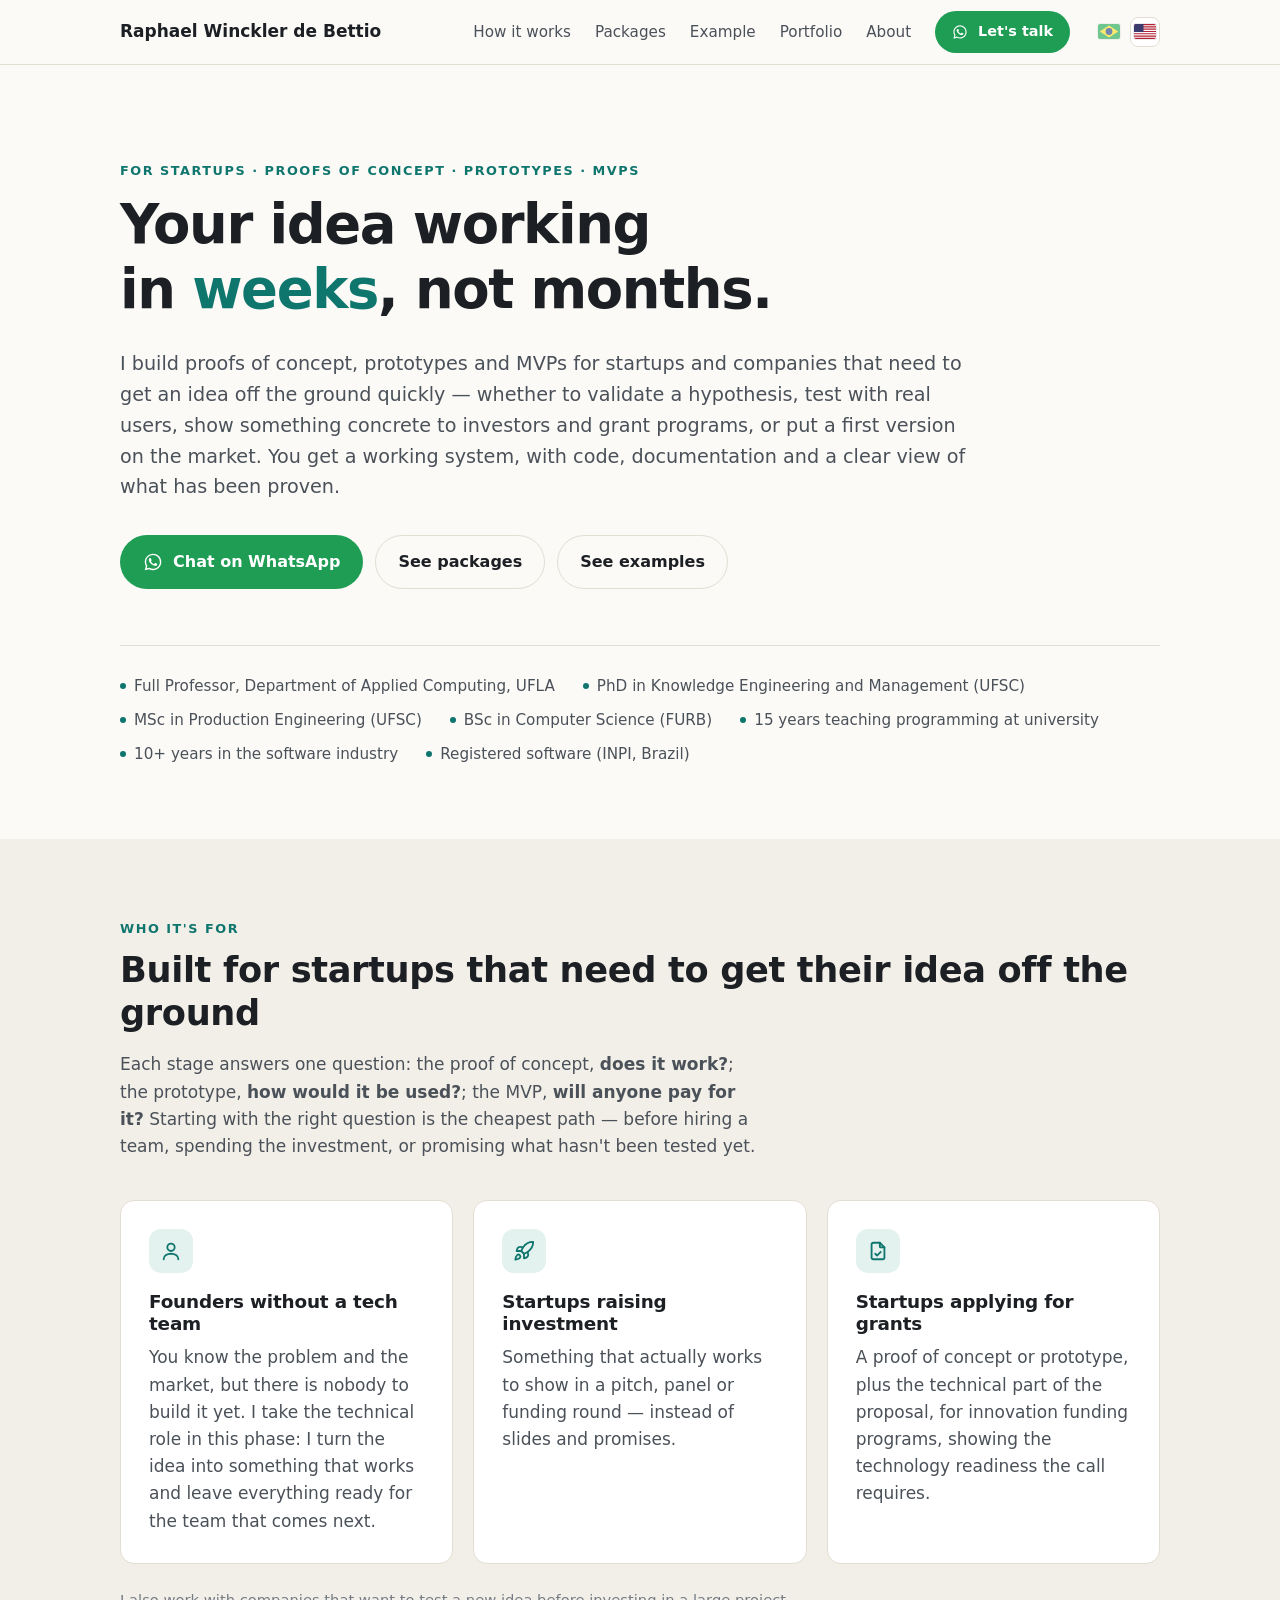
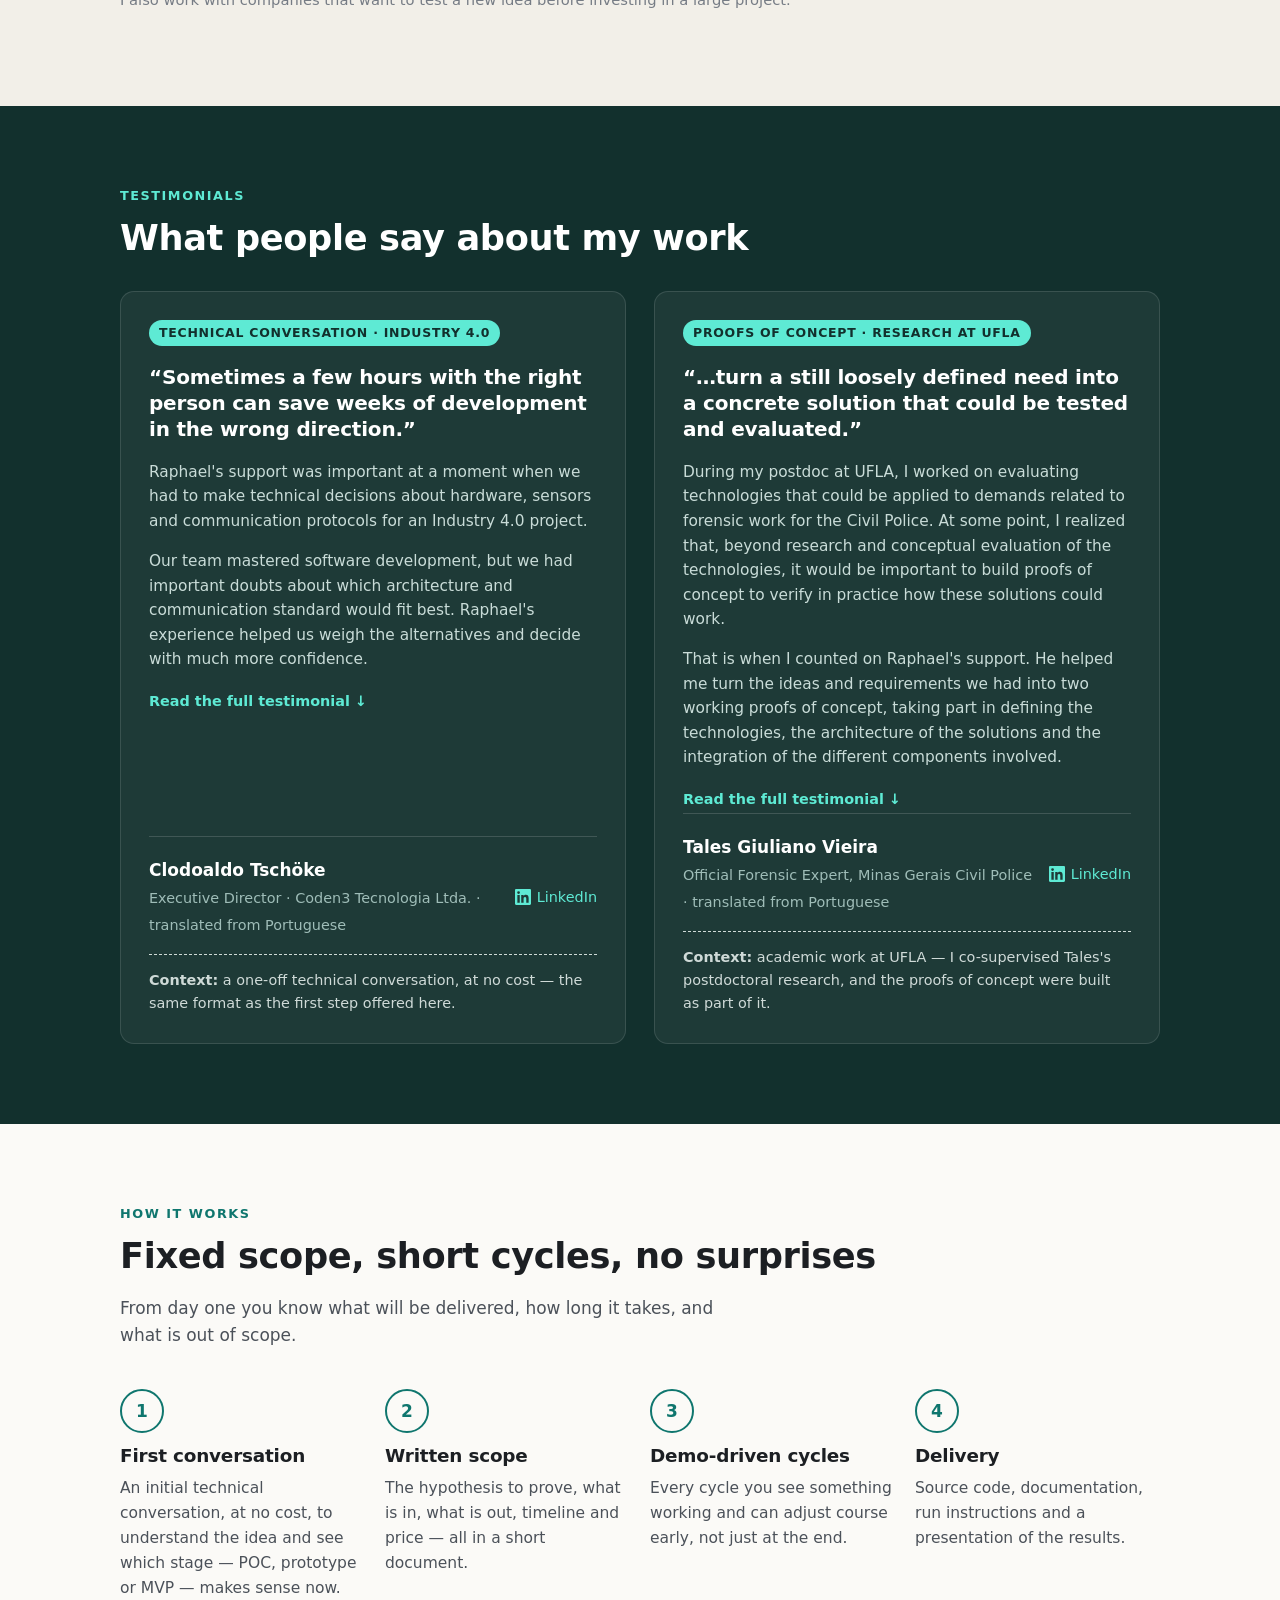
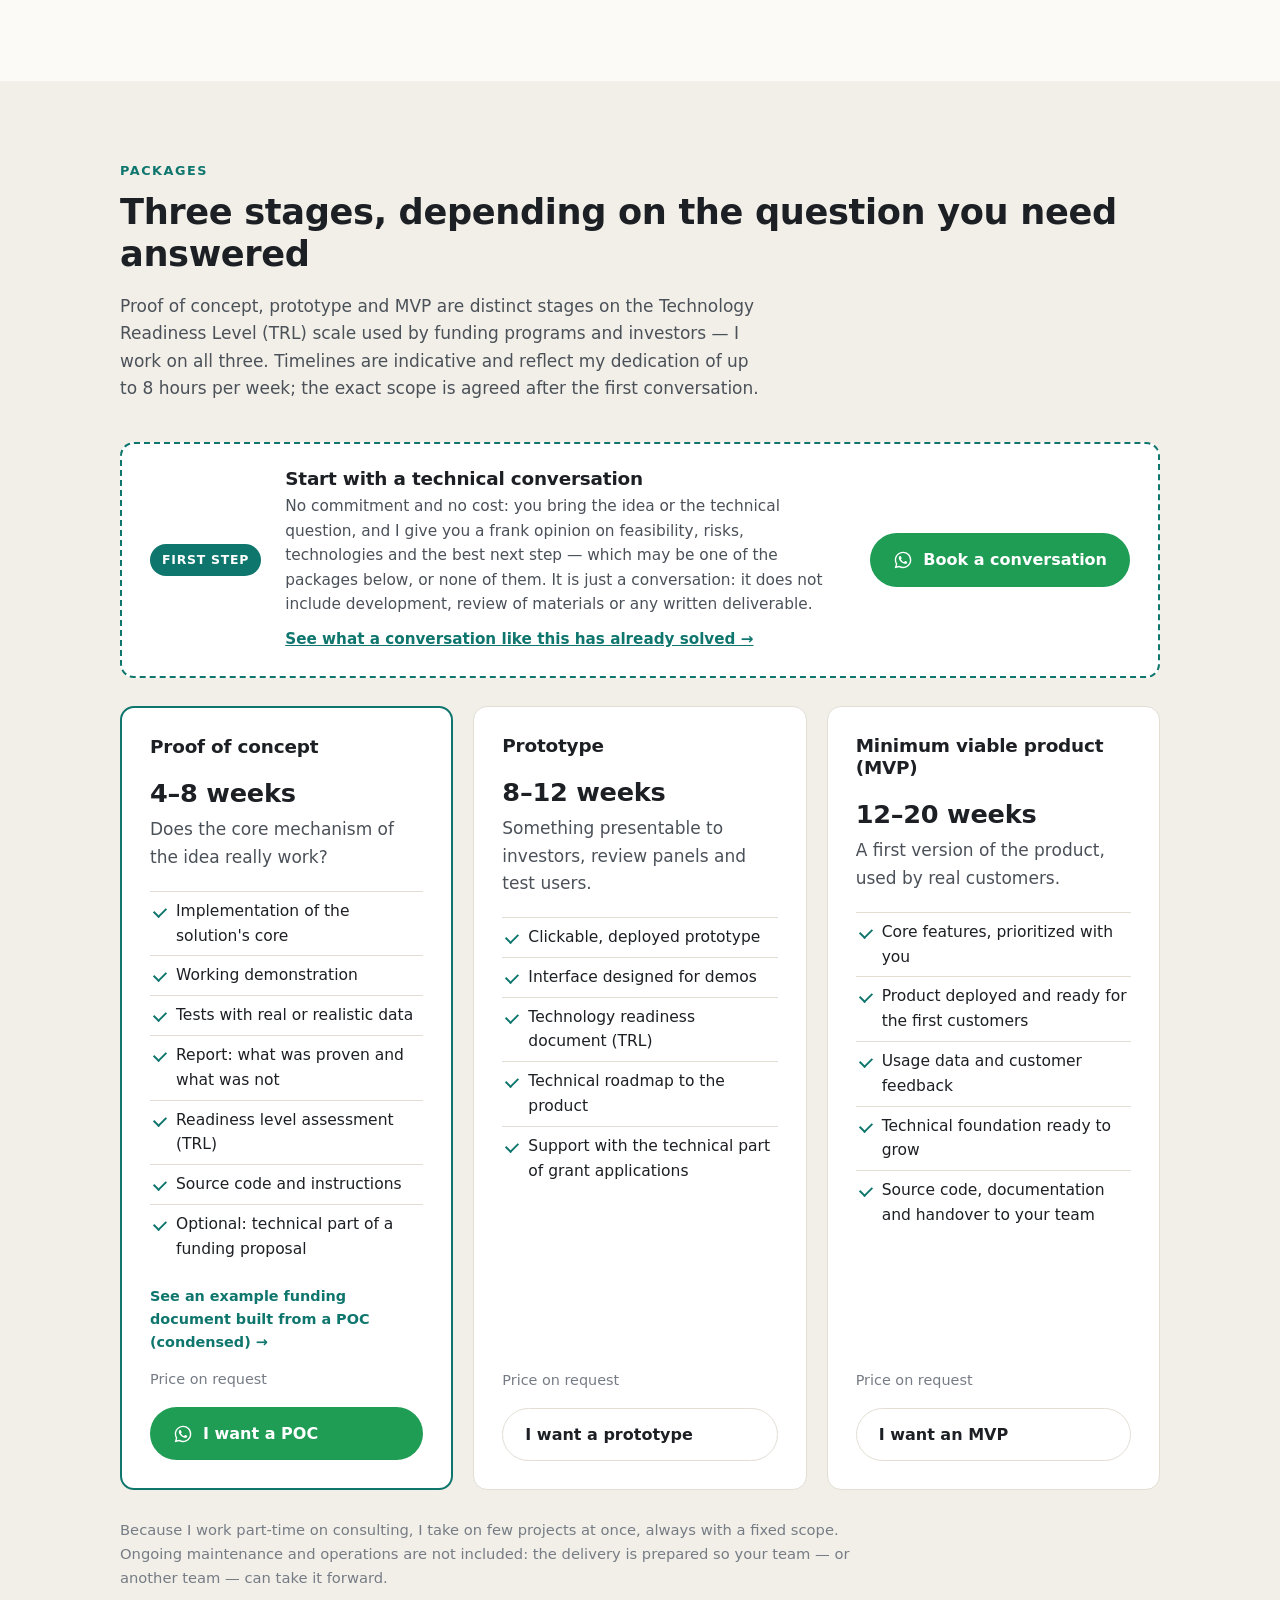
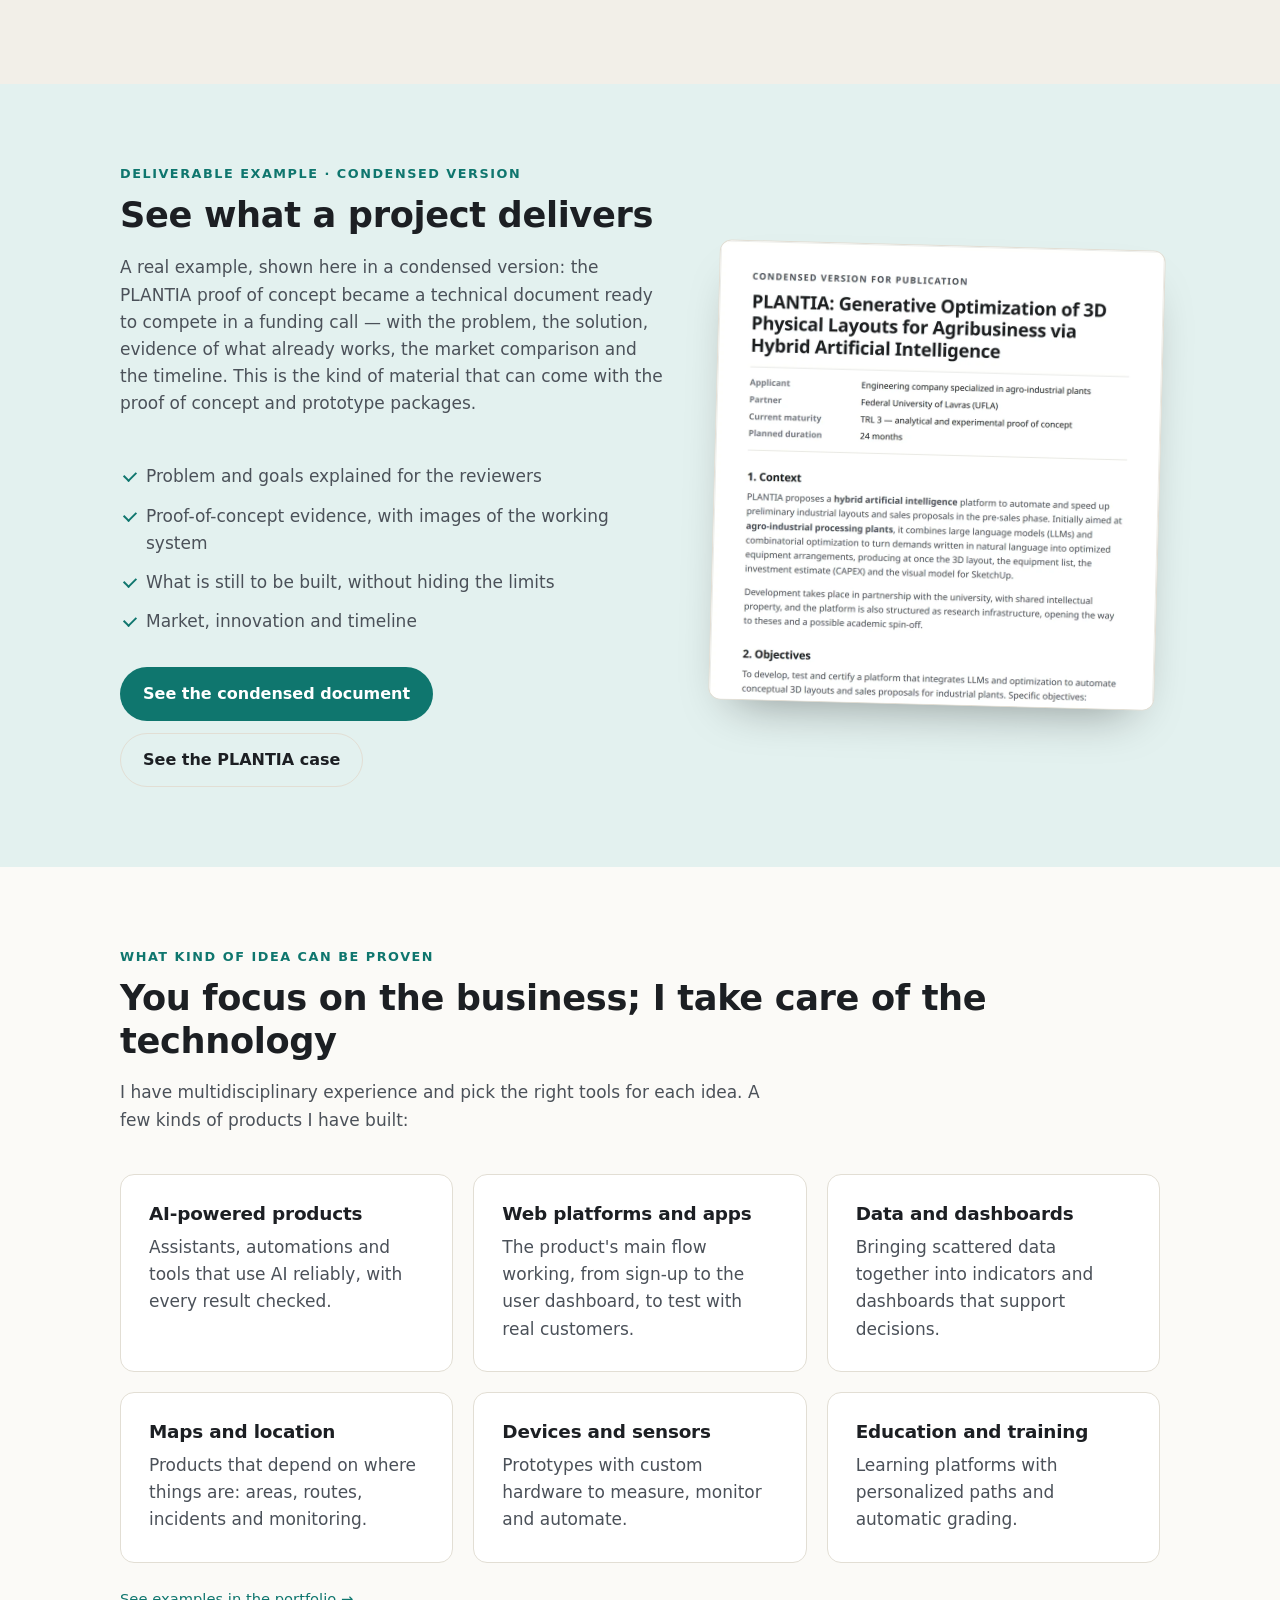
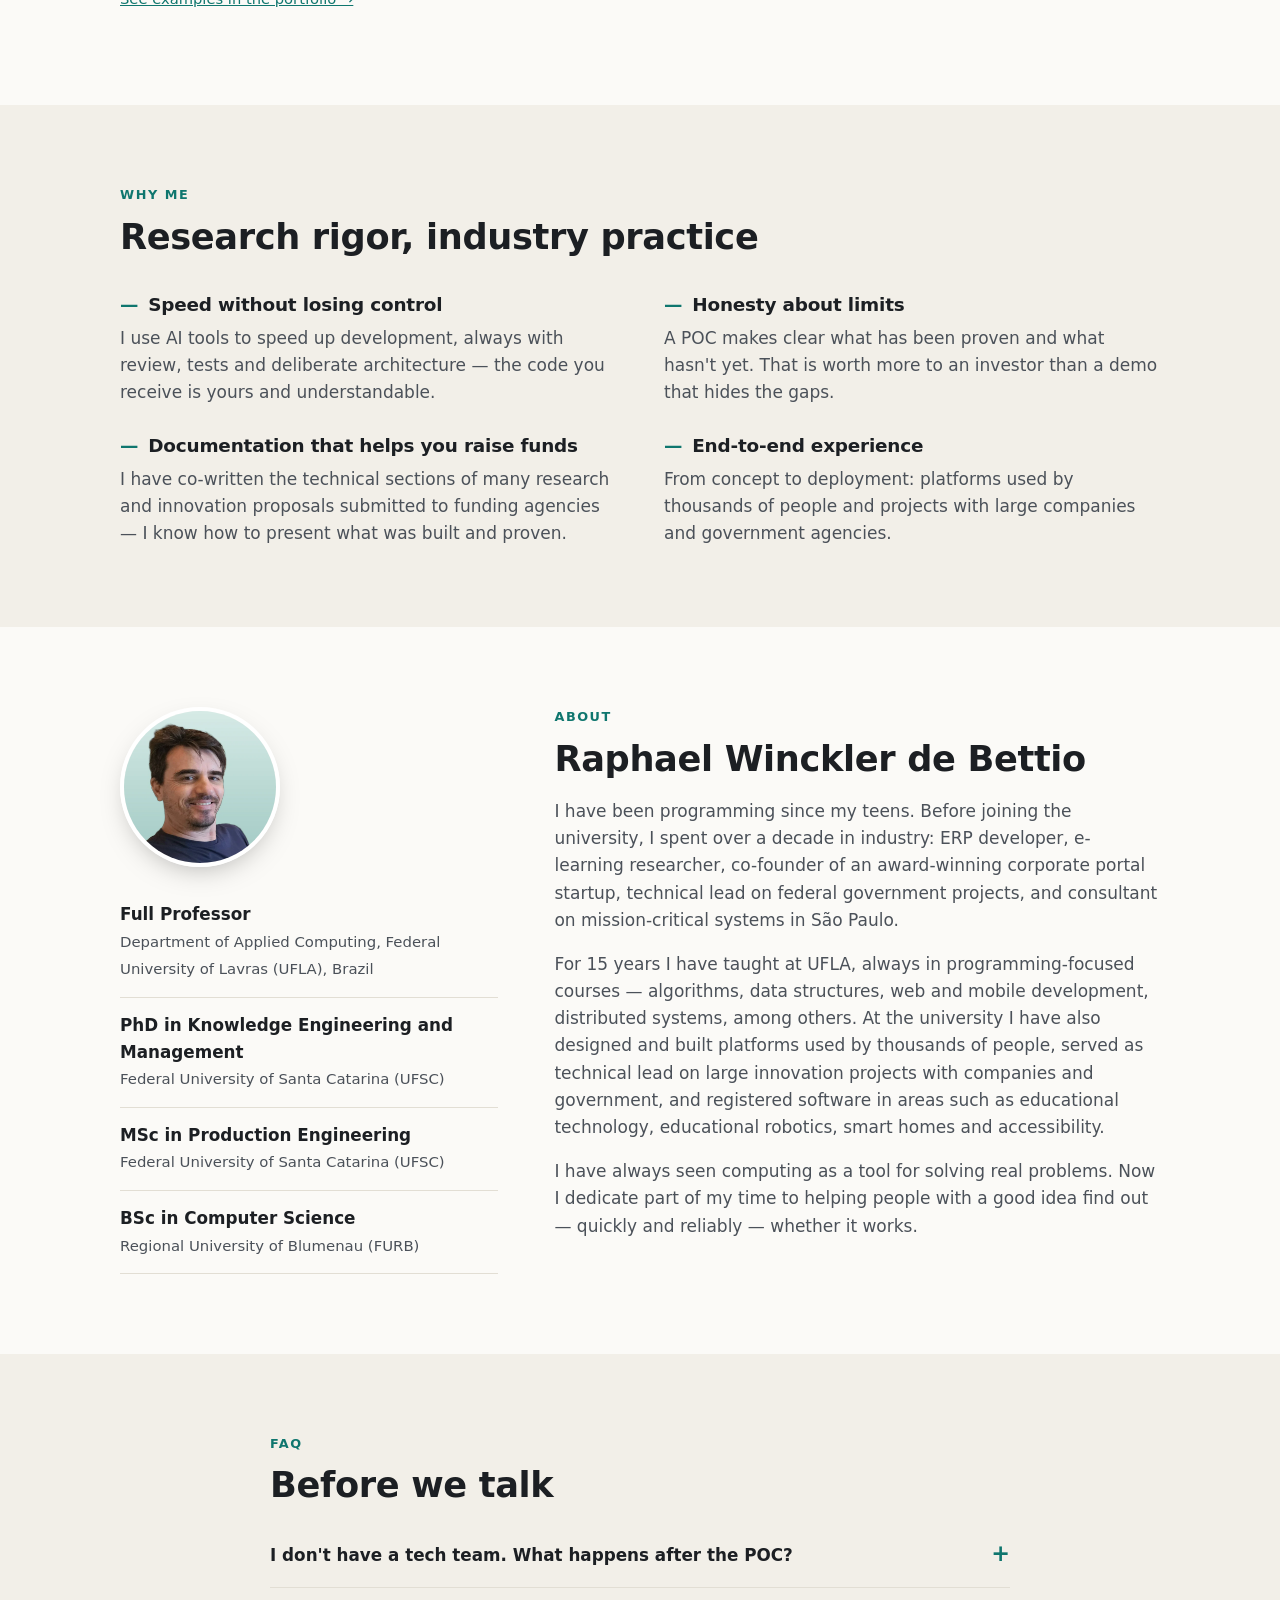
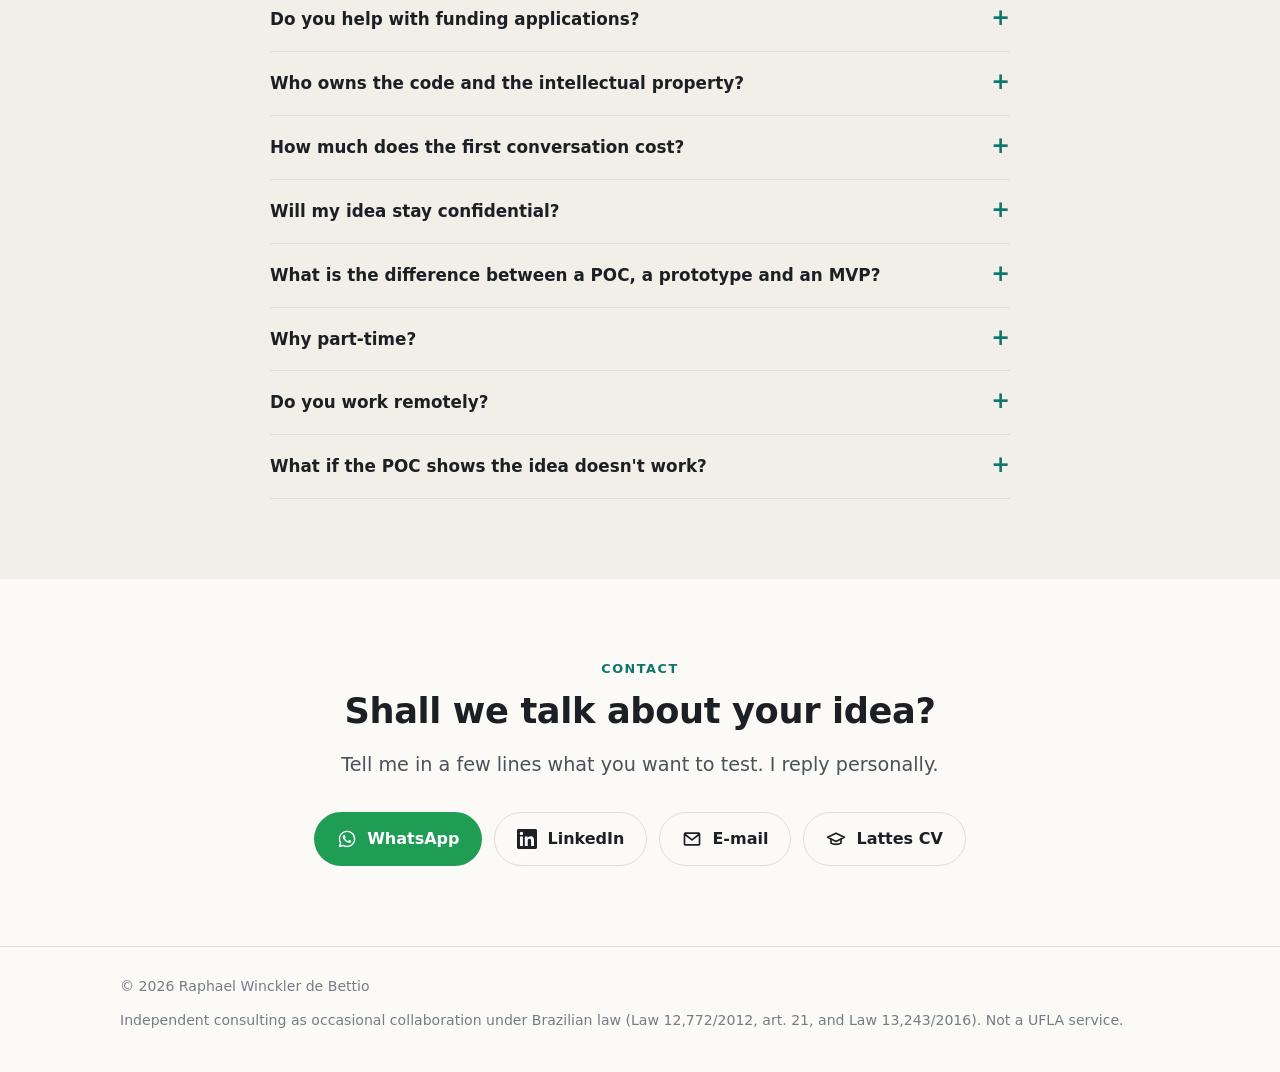
==== commit bf8b66b5: "Sobre: inclui tecnologia educacional nas áreas de registro Co-Authored-By: Claude Opus 5.5 <noreply@" ====
--- a/en/index.html
+++ b/en/index.html
@@ -318,7 +318,7 @@
       <div class="eyebrow">About</div>
       <h2>Raphael Winckler de Bettio</h2>
       <p>I have been programming since my teens. Before joining the university, I spent over a decade in industry: ERP developer, e-learning researcher, co-founder of an award-winning corporate portal startup, technical lead on federal government projects, and consultant on mission-critical systems in São Paulo.</p>
-      <p>For 15 years I have taught at UFLA, always in programming-focused courses — algorithms, data structures, web and mobile development, distributed systems, among others. At the university I have also designed and built platforms used by thousands of people, served as technical lead on large innovation projects with companies and government, and registered software in areas such as educational robotics, smart homes and accessibility.</p>
+      <p>For 15 years I have taught at UFLA, always in programming-focused courses — algorithms, data structures, web and mobile development, distributed systems, among others. At the university I have also designed and built platforms used by thousands of people, served as technical lead on large innovation projects with companies and government, and registered software in areas such as educational technology, educational robotics, smart homes and accessibility.</p>
       <p>I have always seen computing as a tool for solving real problems. Now I dedicate part of my time to helping people with a good idea find out — quickly and reliably — whether it works.</p>
     </div>
   </div>
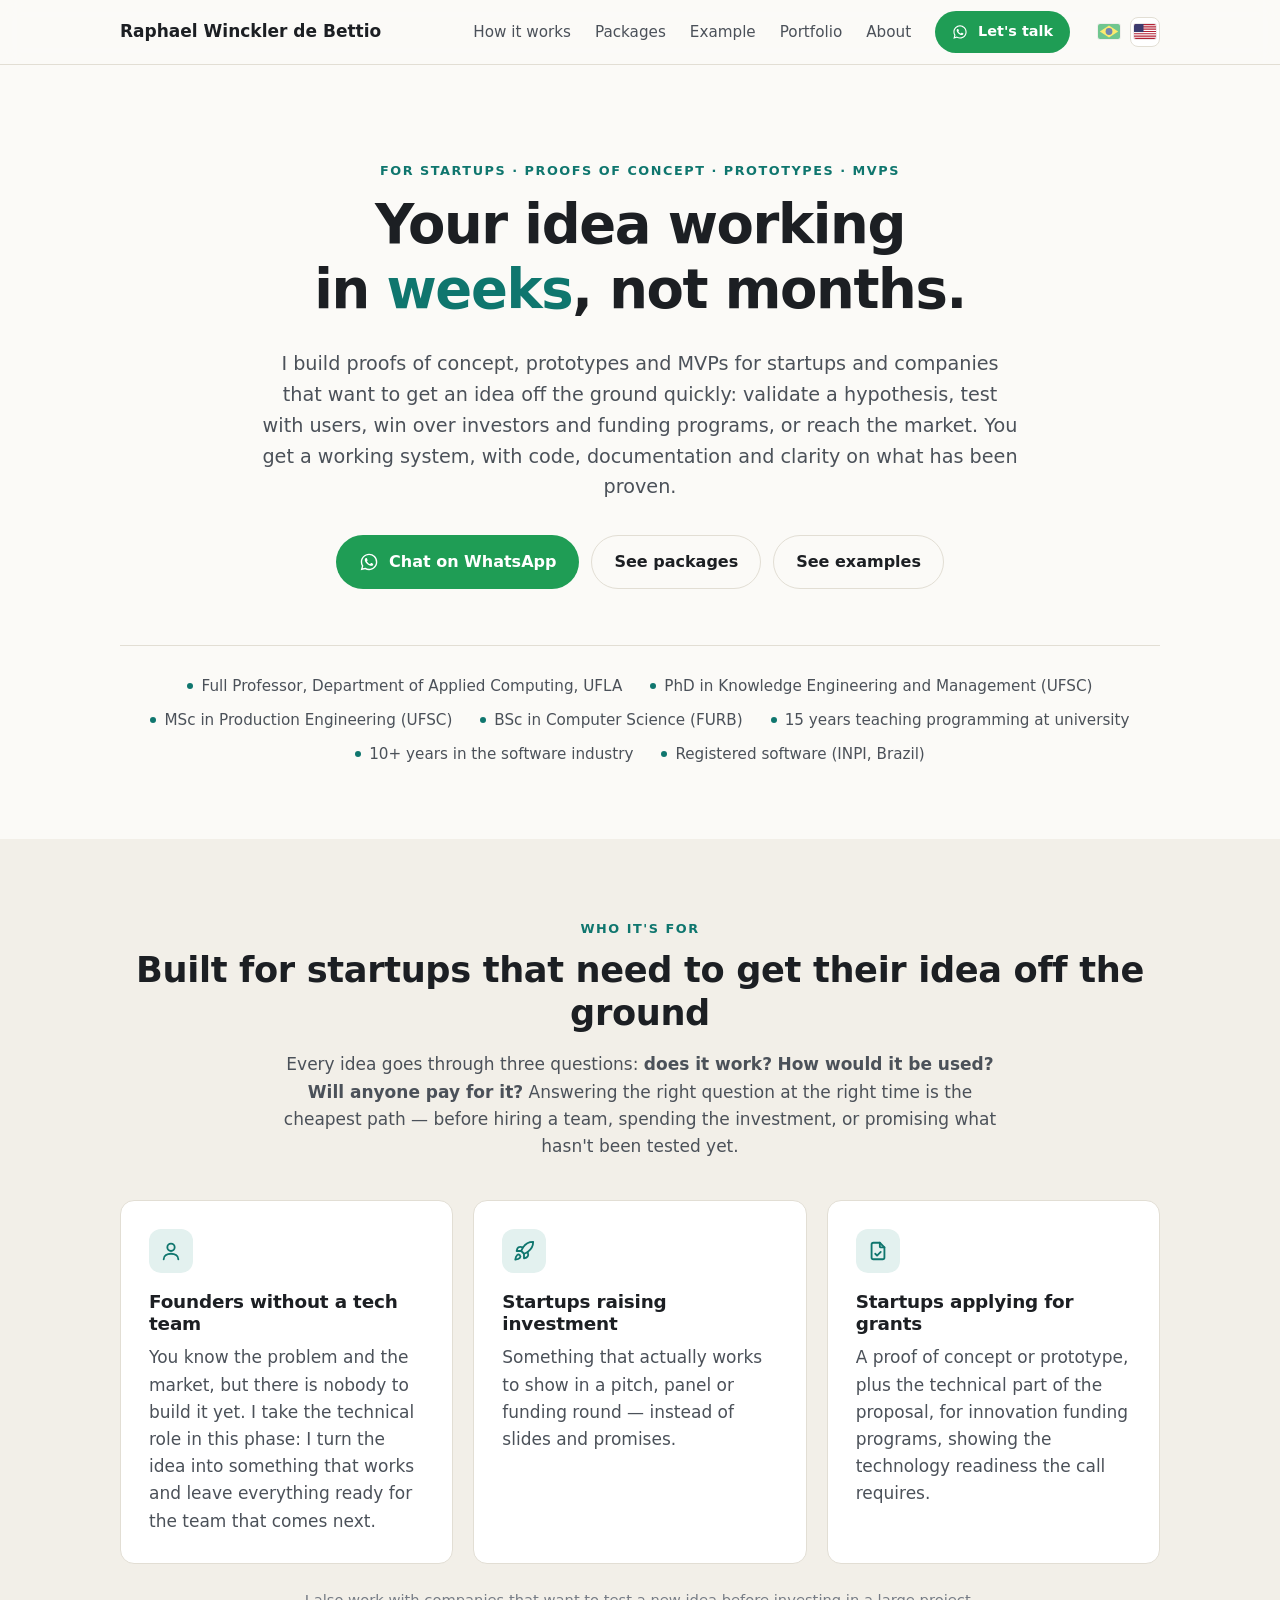
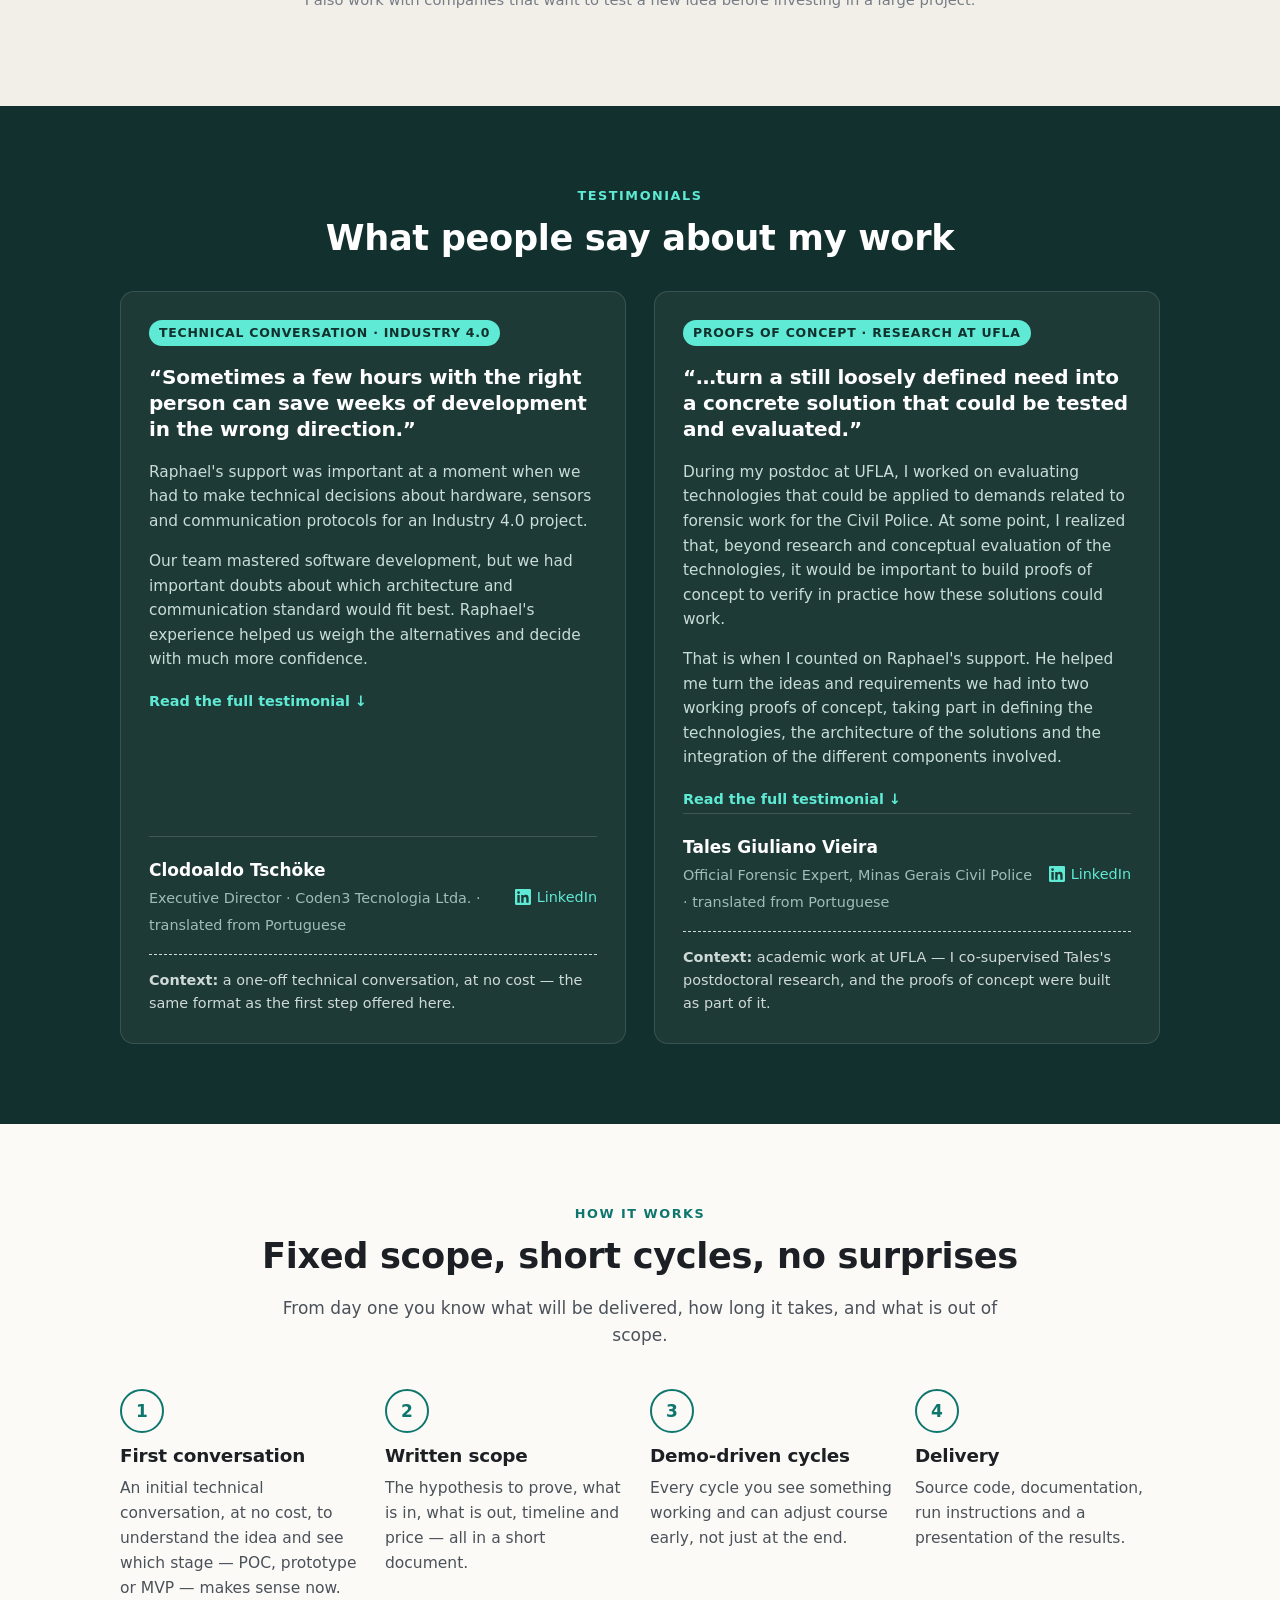
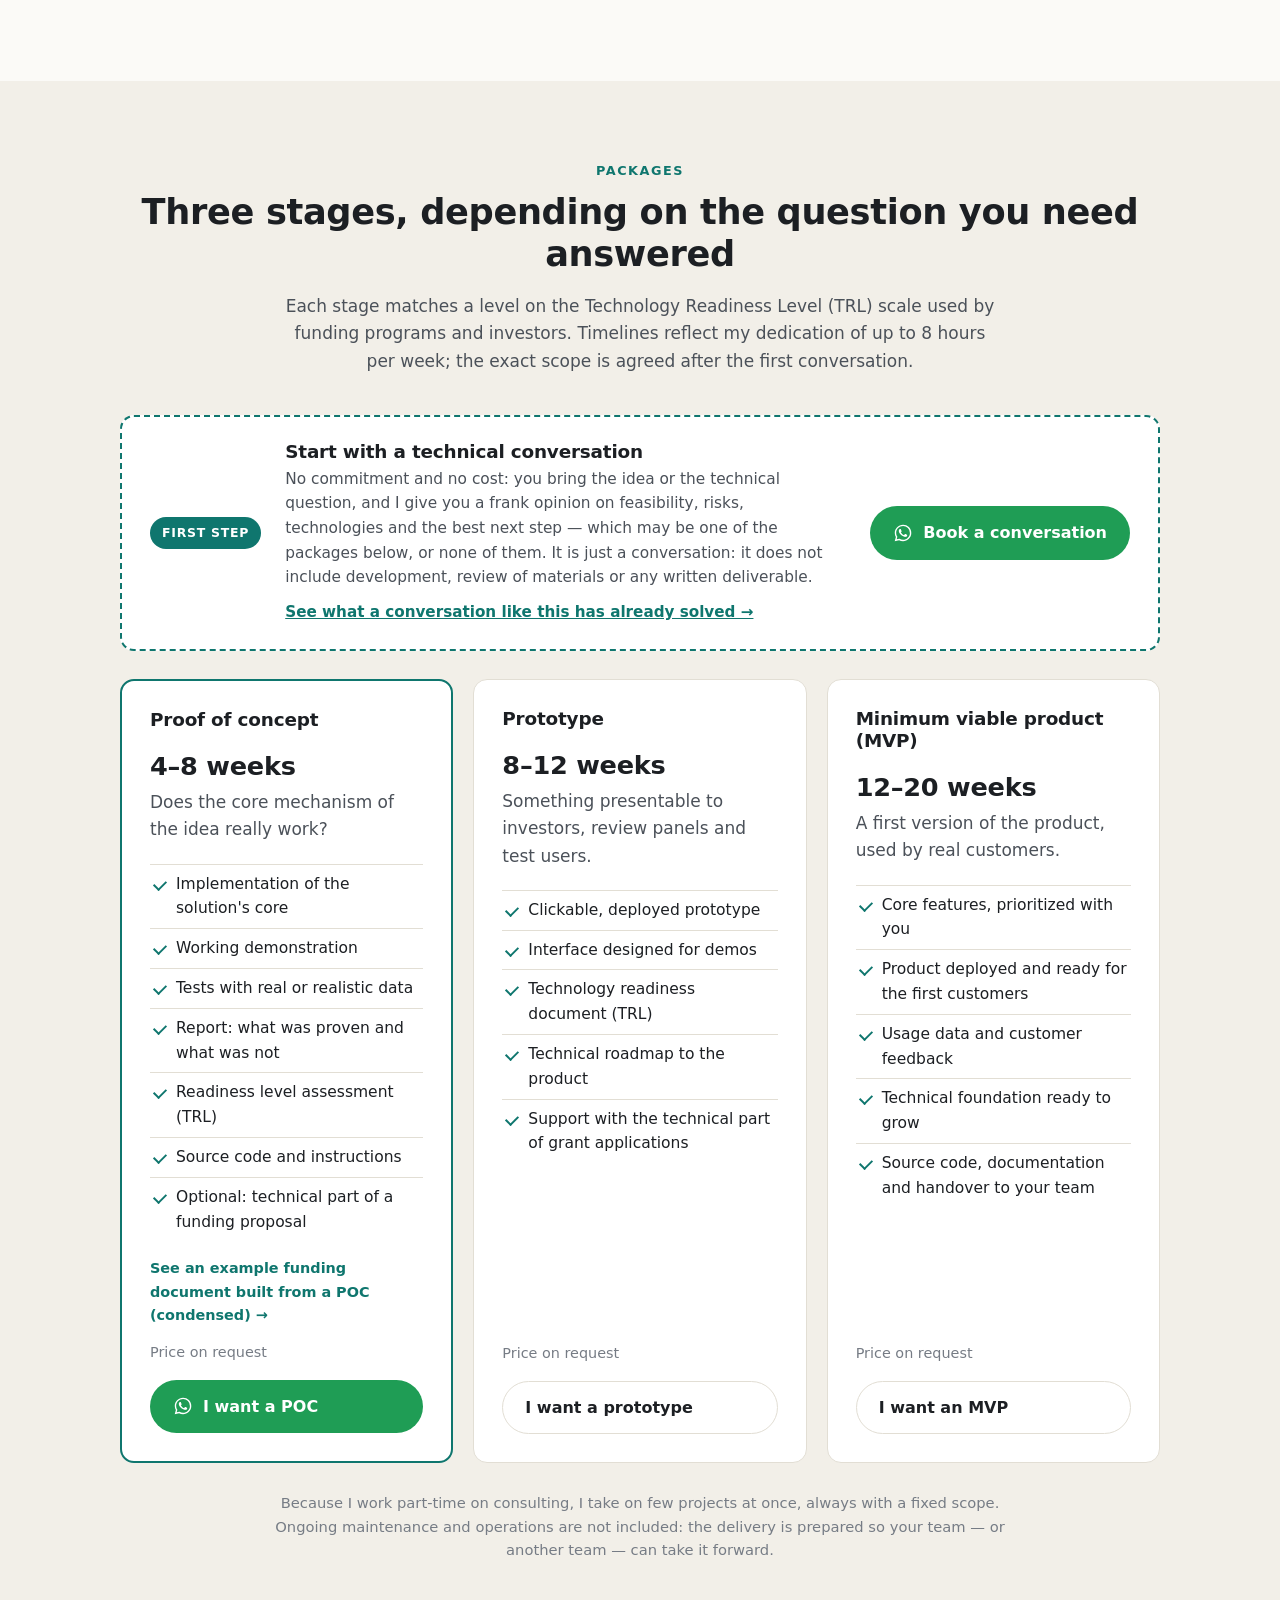
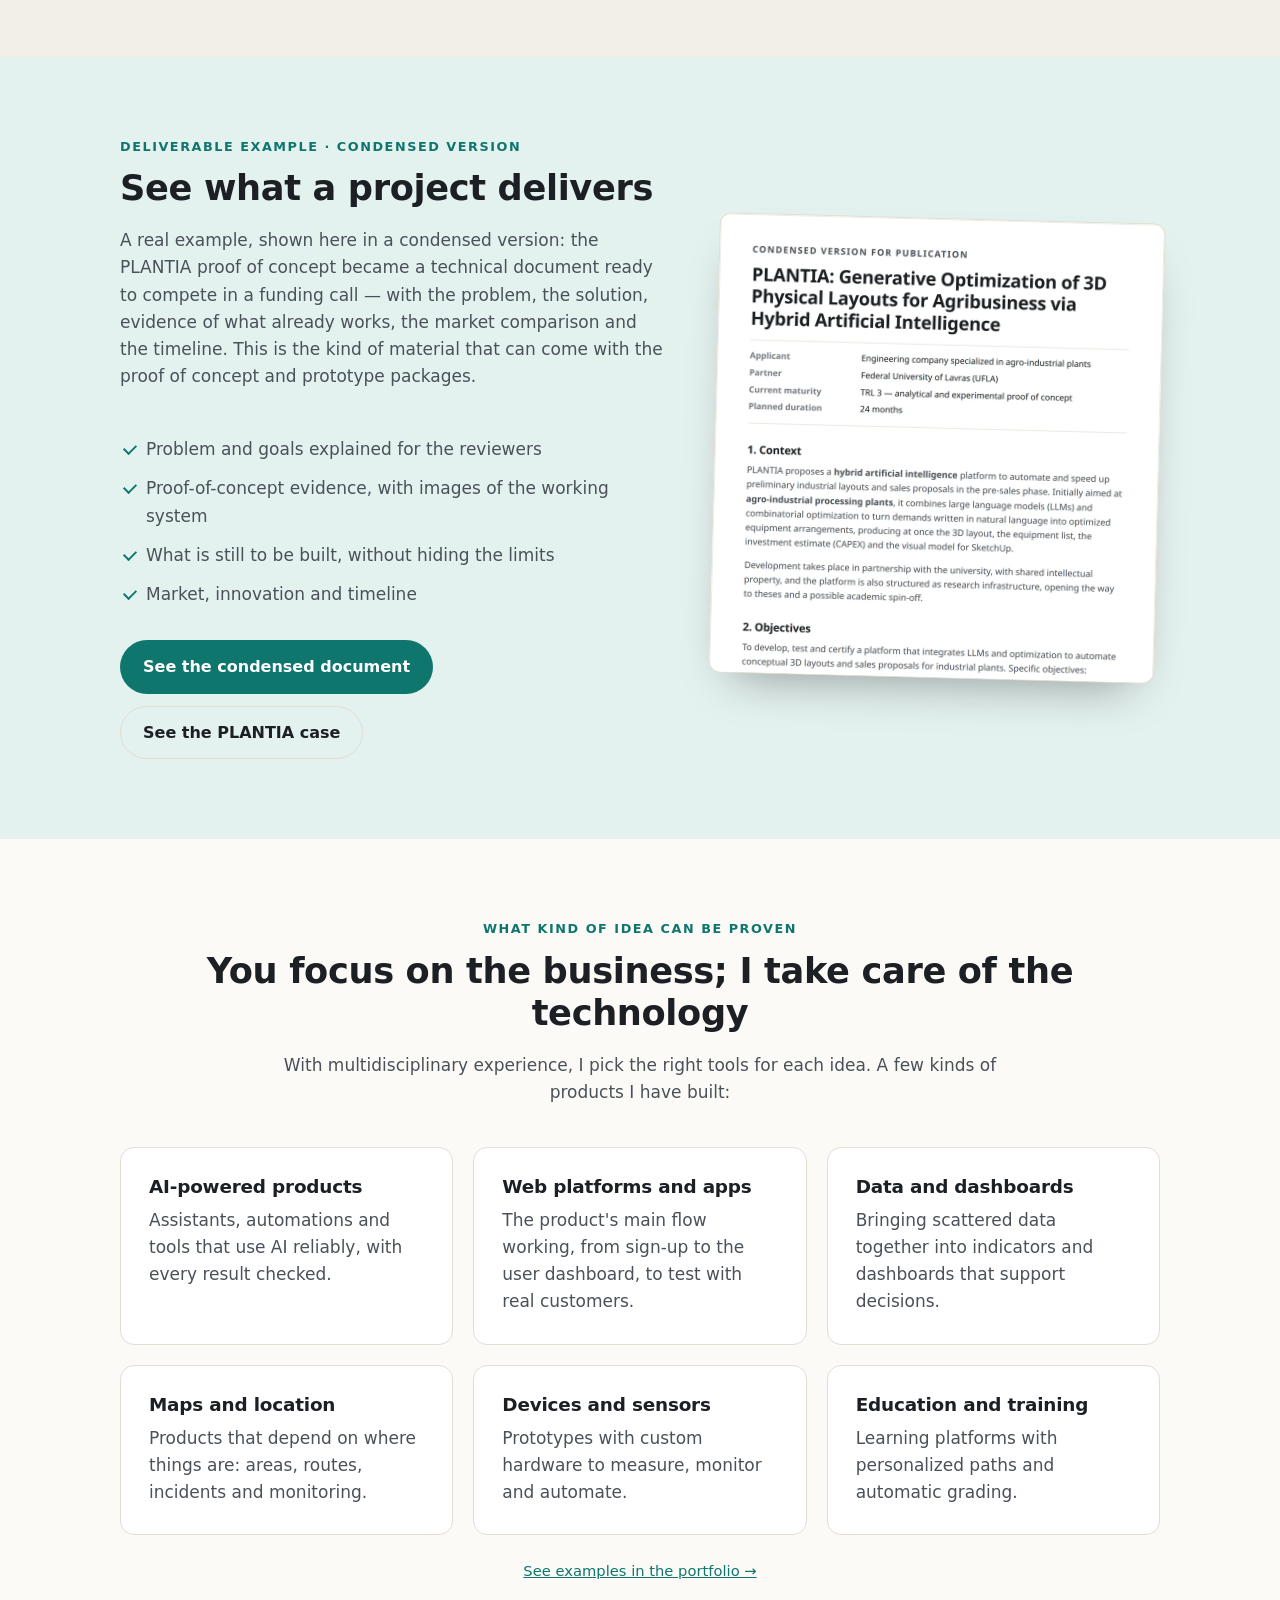
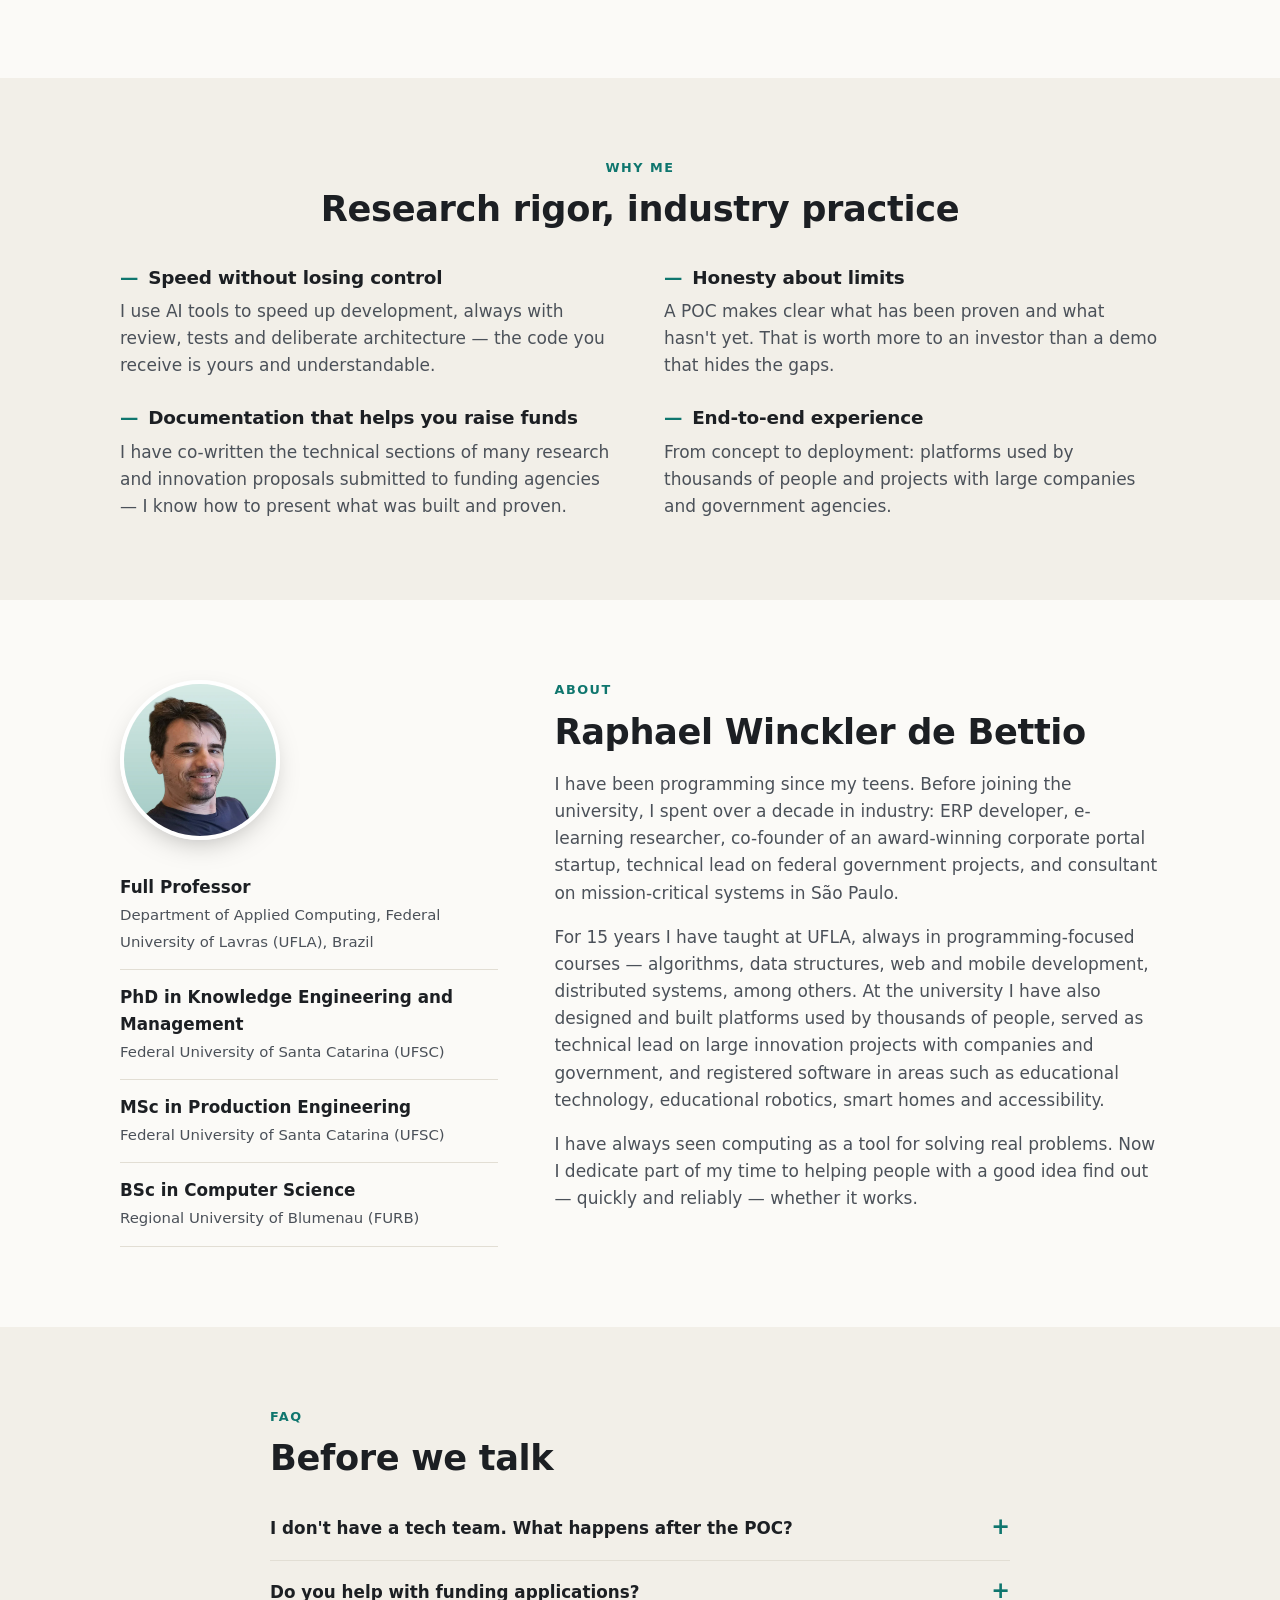
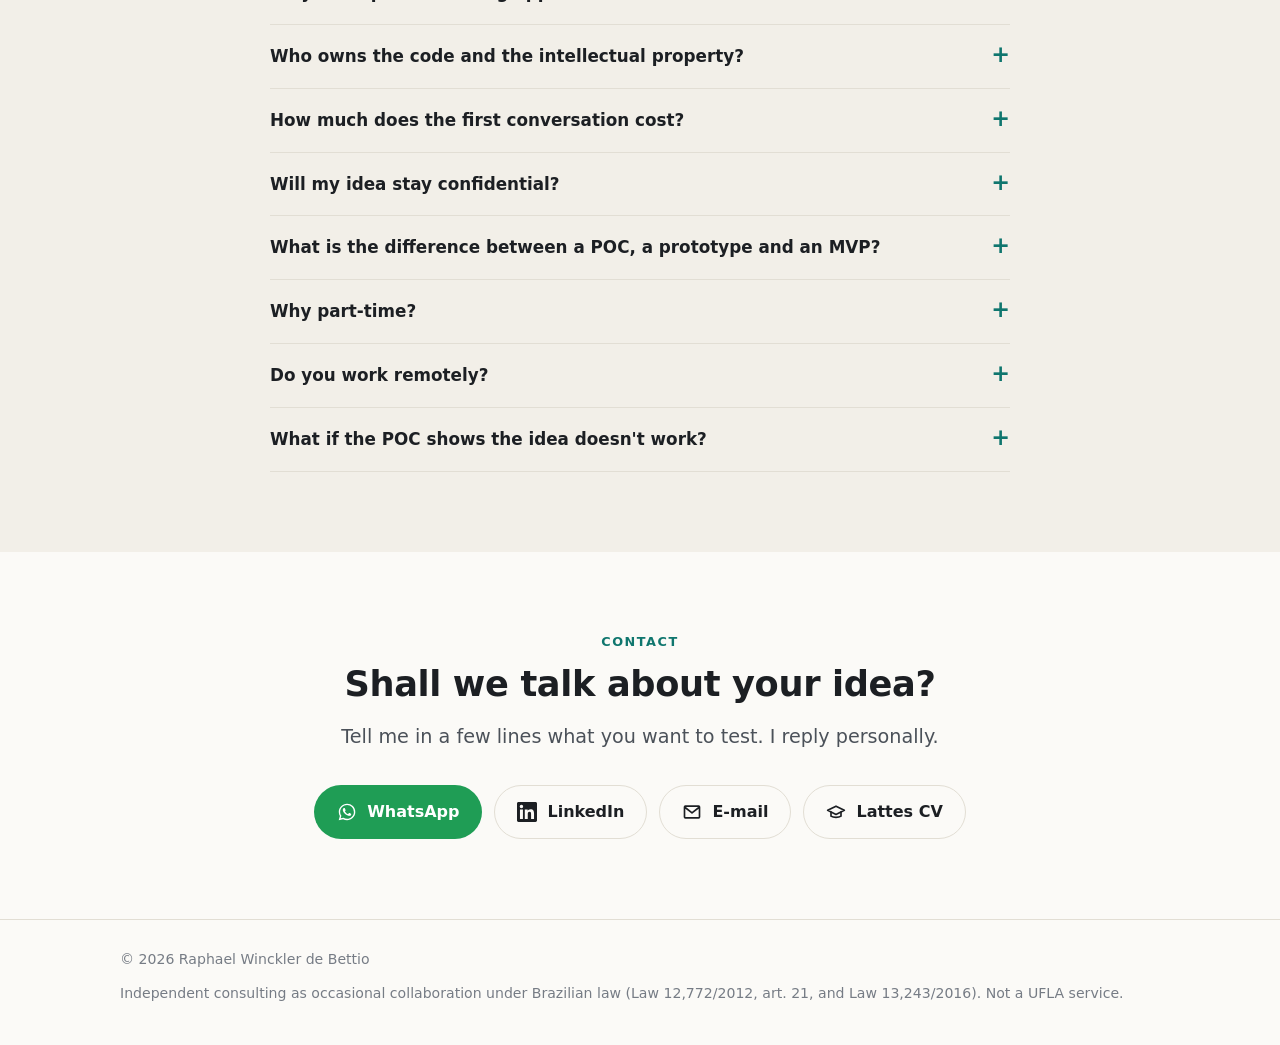
==== commit 55bb9098: "Títulos de seção e topo centralizados; textos de abertura mais enxutos Co-Authored-By: Claude Opus 5" ====
--- a/en/index.html
+++ b/en/index.html
@@ -51,11 +51,11 @@
 <main>
 
 <!-- Hero -->
-<section class="hero">
+<section class="hero hero-center">
   <div class="wrap">
     <div class="eyebrow">For startups · Proofs of concept · Prototypes · MVPs</div>
     <h1>Your idea working<br>in <em>weeks</em>, not months.</h1>
-    <p class="lead">I build proofs of concept, prototypes and MVPs for startups and companies that need to get an idea off the ground quickly — whether to validate a hypothesis, test with real users, show something concrete to investors and grant programs, or put a first version on the market. You get a working system, with code, documentation and a clear view of what has been proven.</p>
+    <p class="lead">I build proofs of concept, prototypes and MVPs for startups and companies that want to get an idea off the ground quickly: validate a hypothesis, test with users, win over investors and funding programs, or reach the market. You get a working system, with code, documentation and clarity on what has been proven.</p>
     <div class="actions">
       <a class="btn btn-wa js-wa" href="#contact"><svg><use href="#i-wa"/></svg>Chat on WhatsApp</a>
       <a class="btn btn-ghost" href="#packages">See packages</a>
@@ -74,11 +74,11 @@
 </section>
 
 <!-- Who -->
-<section class="alt" id="who">
+<section class="alt centered" id="who">
   <div class="wrap">
     <div class="eyebrow">Who it's for</div>
     <h2>Built for startups that need to get their idea off the ground</h2>
-    <p class="section-intro">Each stage answers one question: the proof of concept, <strong>does it work?</strong>; the prototype, <strong>how would it be used?</strong>; the MVP, <strong>will anyone pay for it?</strong> Starting with the right question is the cheapest path — before hiring a team, spending the investment, or promising what hasn't been tested yet.</p>
+    <p class="section-intro">Every idea goes through three questions: <strong>does it work?</strong> <strong>How would it be used?</strong> <strong>Will anyone pay for it?</strong> Answering the right question at the right time is the cheapest path — before hiring a team, spending the investment, or promising what hasn't been tested yet.</p>
     <div class="grid grid-3">
       <div class="card">
         <div class="icon"><svg viewBox="0 0 24 24" fill="none" stroke="currentColor" stroke-width="2" stroke-linecap="round" stroke-linejoin="round"><circle cx="12" cy="8" r="4"/><path d="M4 21c0-4 4-6 8-6s8 2 8 6"/></svg></div>
@@ -101,7 +101,7 @@
 </section>
 
 <!-- Depoimento -->
-<section class="testimonial" id="depoimento">
+<section class="testimonial centered" id="depoimento">
   <div class="wrap">
     <div class="eyebrow">Testimonials</div>
     <h2>What people say about my work</h2>
@@ -135,7 +135,7 @@
 </section>
 
 <!-- How it works -->
-<section id="how-it-works">
+<section class="centered" id="how-it-works">
   <div class="wrap">
     <div class="eyebrow">How it works</div>
     <h2>Fixed scope, short cycles, no surprises</h2>
@@ -162,11 +162,11 @@
 </section>
 
 <!-- Packages -->
-<section class="alt" id="packages">
+<section class="alt centered" id="packages">
   <div class="wrap">
     <div class="eyebrow">Packages</div>
     <h2>Three stages, depending on the question you need answered</h2>
-    <p class="section-intro">Proof of concept, prototype and MVP are distinct stages on the Technology Readiness Level (TRL) scale used by funding programs and investors — I work on all three. Timelines are indicative and reflect my dedication of up to 8 hours per week; the exact scope is agreed after the first conversation.</p>
+    <p class="section-intro">Each stage matches a level on the Technology Readiness Level (TRL) scale used by funding programs and investors. Timelines reflect my dedication of up to 8 hours per week; the exact scope is agreed after the first conversation.</p>
     <div class="free-talk">
       <span class="badge">First step</span>
       <div><h3>Start with a technical conversation</h3><p>No commitment and no cost: you bring the idea or the technical question, and I give you a frank opinion on feasibility, risks, technologies and the best next step — which may be one of the packages below, or none of them. It is just a conversation: it does not include development, review of materials or any written deliverable.</p><a class="talk-link" href="#depoimento">See what a conversation like this has already solved →</a></div>
@@ -241,11 +241,11 @@
 </section>
 
 <!-- What I build -->
-<section id="what-can-be-proven">
+<section class="centered" id="what-can-be-proven">
   <div class="wrap">
     <div class="eyebrow">What kind of idea can be proven</div>
     <h2>You focus on the business; I take care of the technology</h2>
-    <p class="section-intro">I have multidisciplinary experience and pick the right tools for each idea. A few kinds of products I have built:</p>
+    <p class="section-intro">With multidisciplinary experience, I pick the right tools for each idea. A few kinds of products I have built:</p>
     <div class="grid grid-3">
       <div class="card">
         <h3>AI-powered products</h3>
@@ -277,7 +277,7 @@
 </section>
 
 <!-- Why -->
-<section class="alt">
+<section class="alt centered">
   <div class="wrap">
     <div class="eyebrow">Why me</div>
     <h2>Research rigor, industry practice</h2>
--- a/style.css
+++ b/style.css
@@ -478,3 +478,11 @@
   padding: 3px 9px; border-radius: 999px; background: var(--accent-soft); color: var(--accent); margin: 2px 0 6px;
 }
 .case-index .stage-badge.s4 { background: var(--accent); color: var(--accent-ink); }
+
+/* Centered section headers (sections whose content is a full-width grid) */
+.centered > .wrap > .eyebrow, .centered > .wrap > h2 { text-align: center; }
+.centered > .wrap > .section-intro { text-align: center; max-width: 720px; margin-left: auto; margin-right: auto; }
+.centered > .wrap > .note { text-align: center; max-width: 760px; margin-left: auto; margin-right: auto; }
+.hero-center .wrap { text-align: center; }
+.hero-center .lead { max-width: 760px; margin-left: auto; margin-right: auto; }
+.hero-center .actions, .hero-center .creds { justify-content: center; }
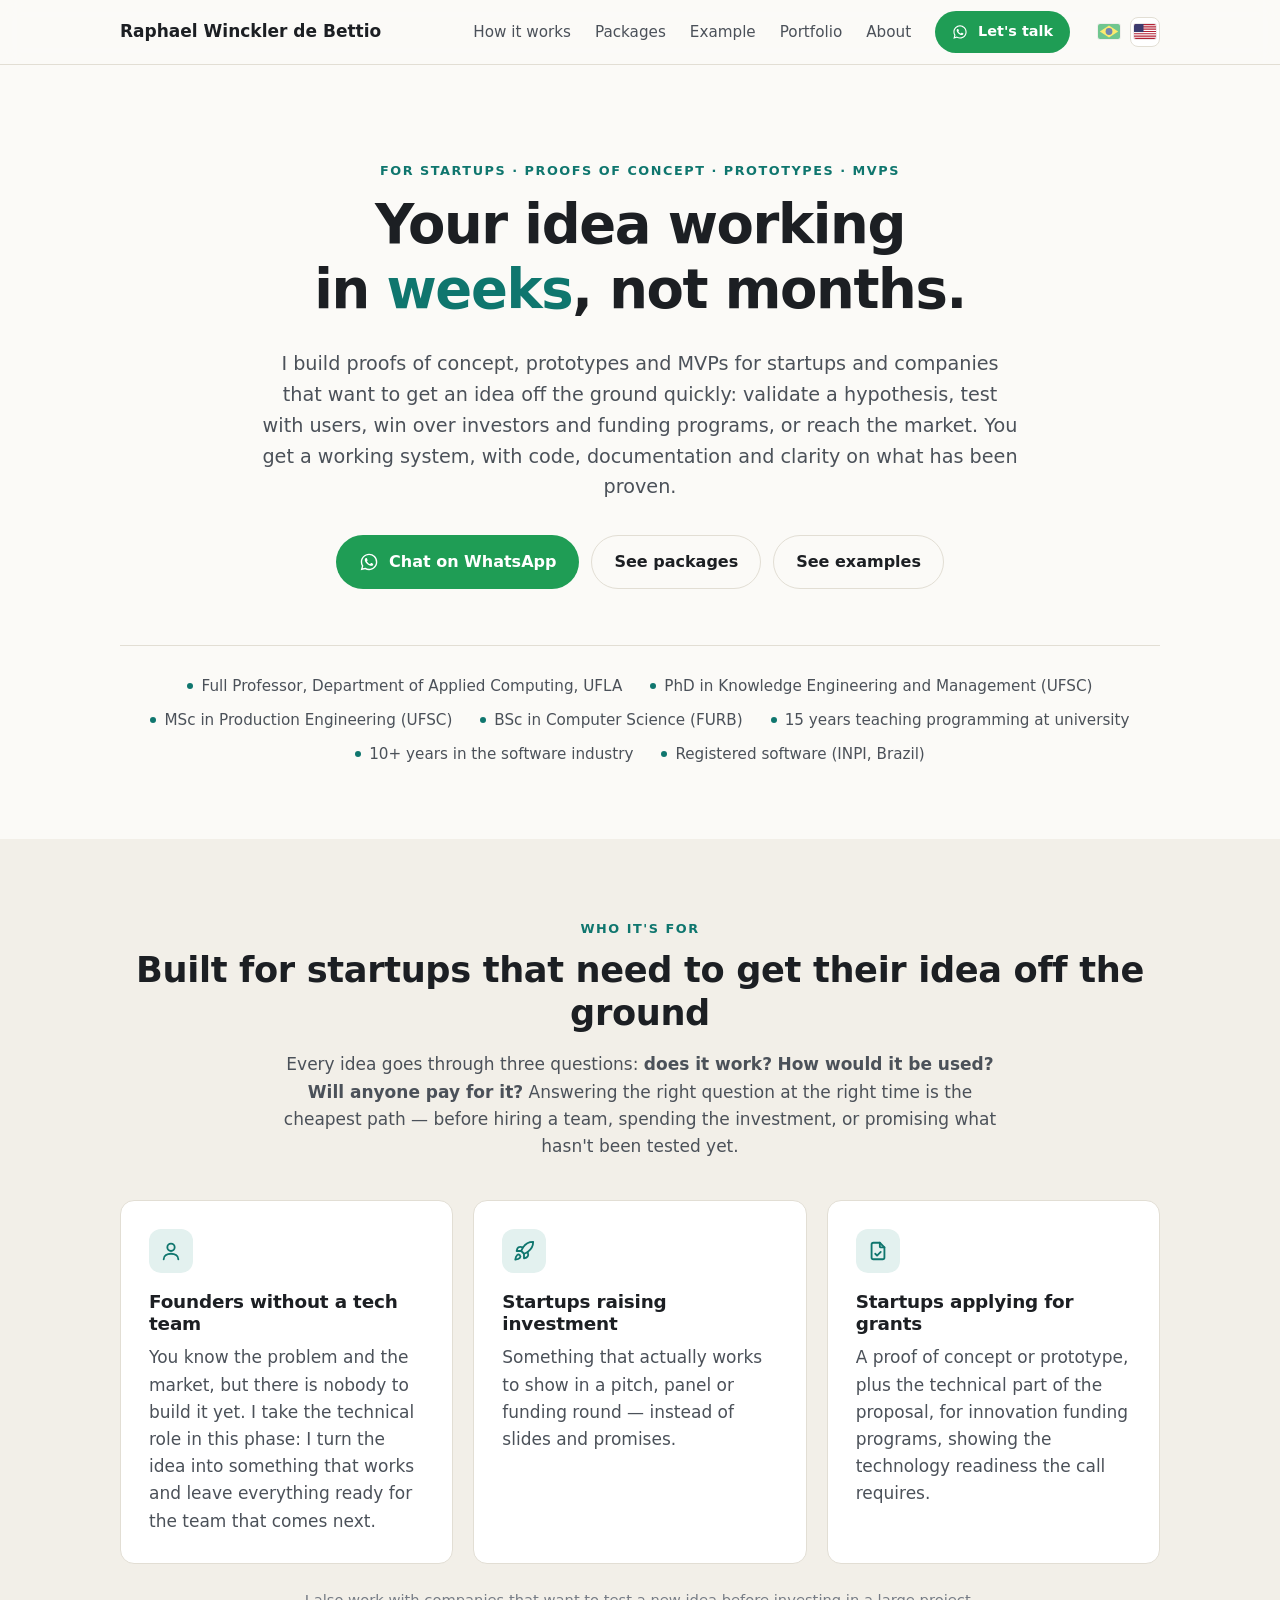
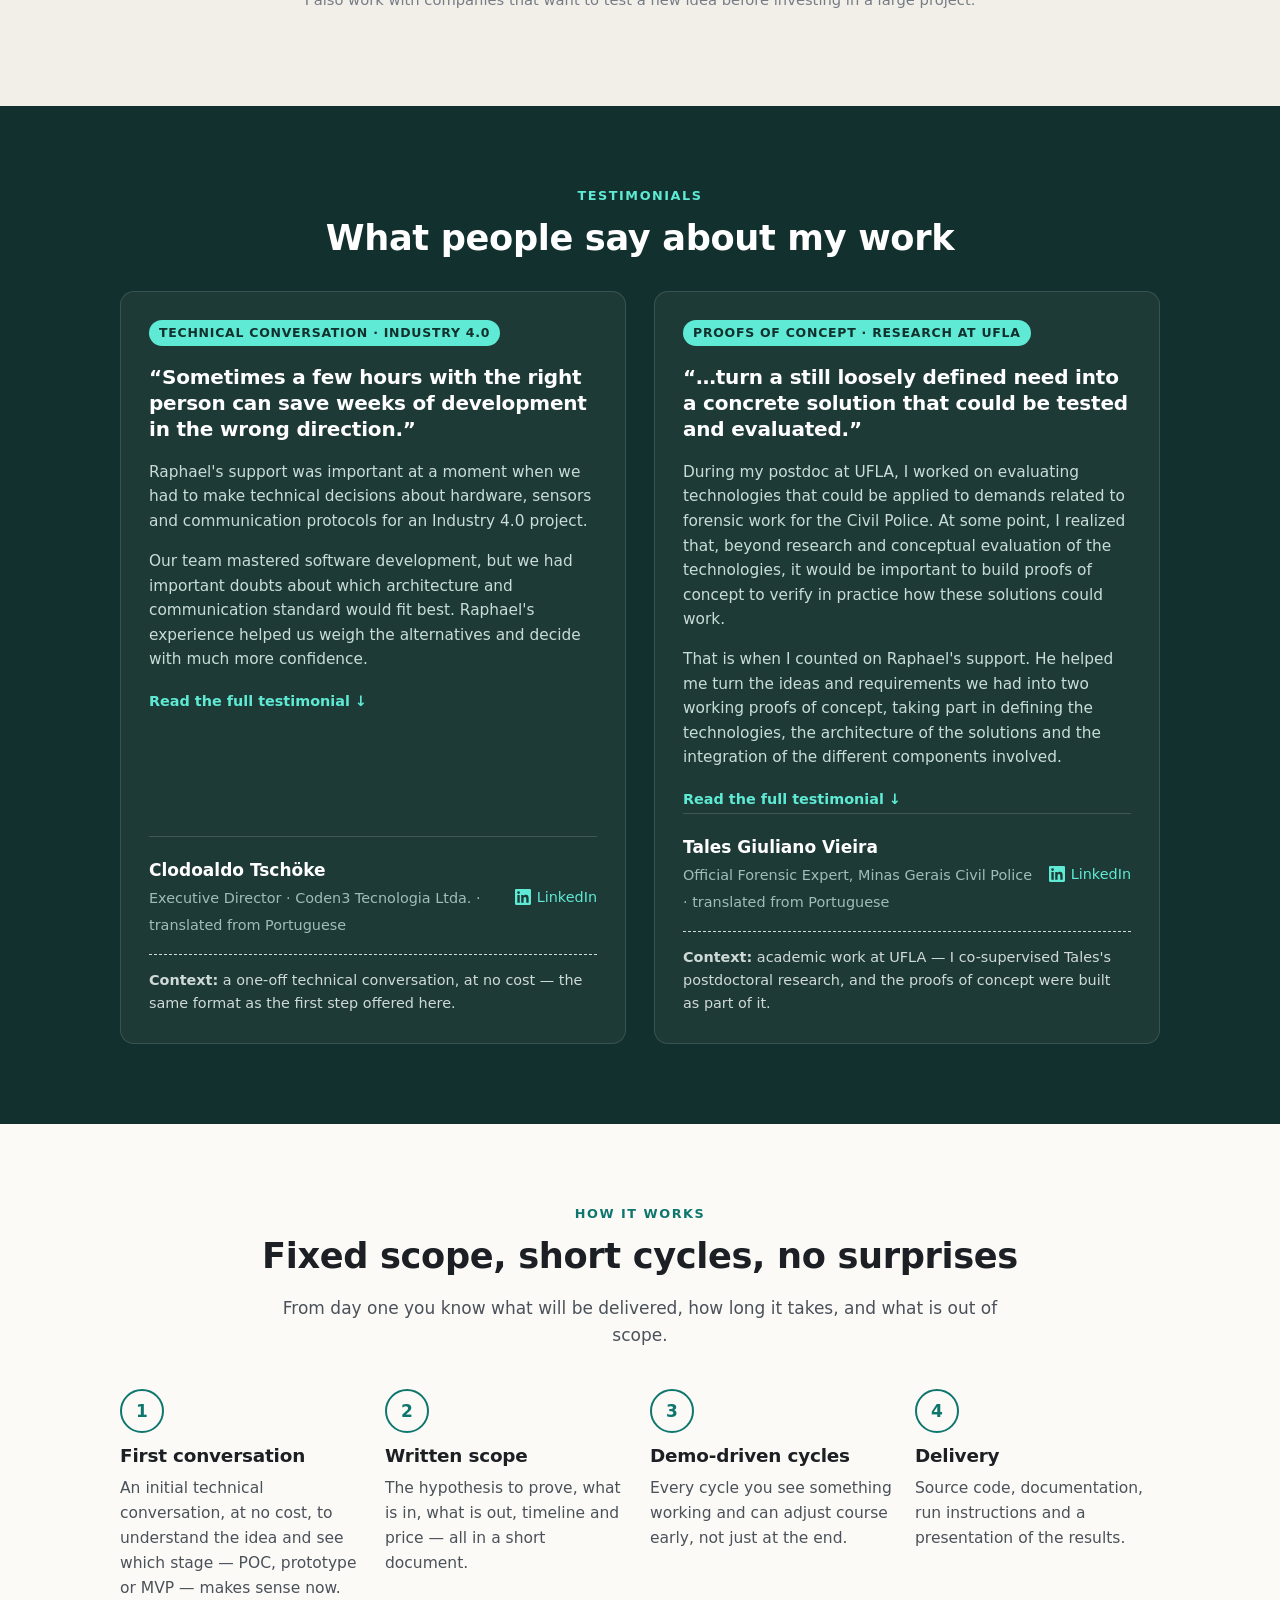
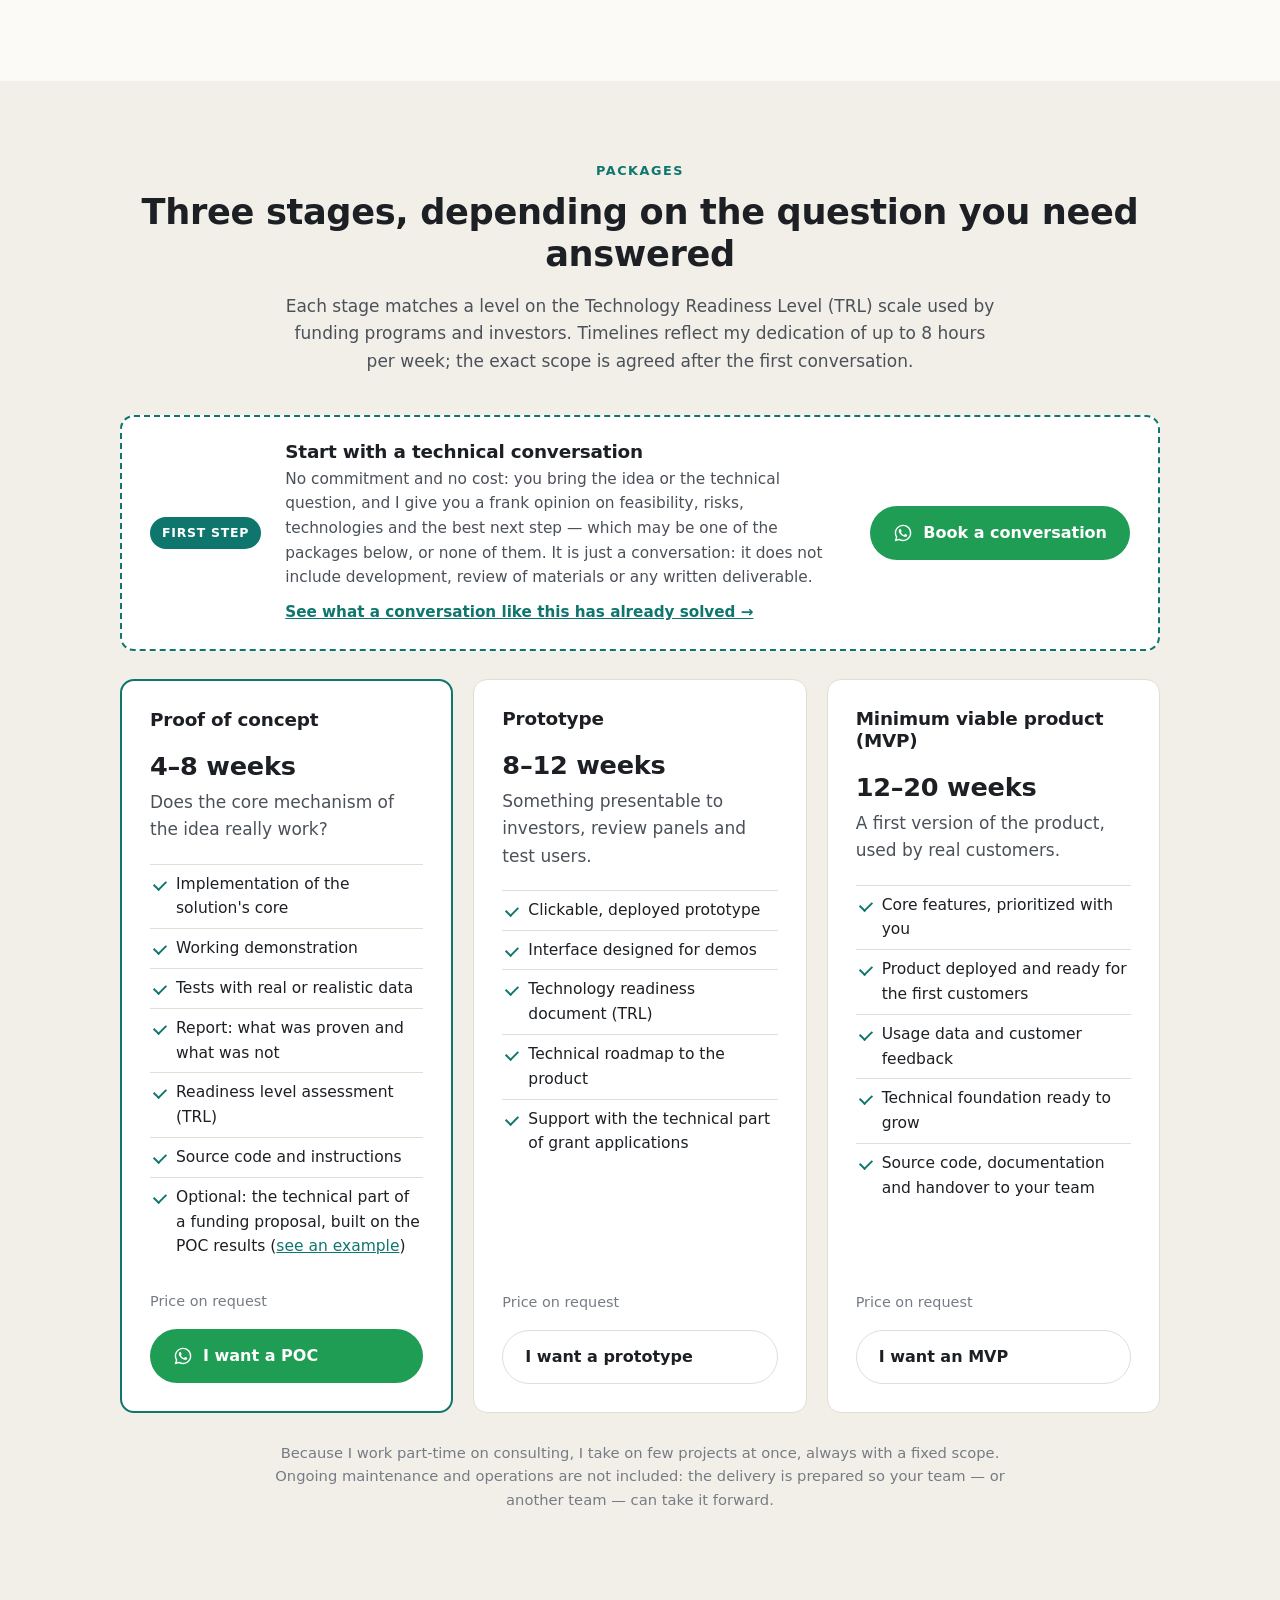
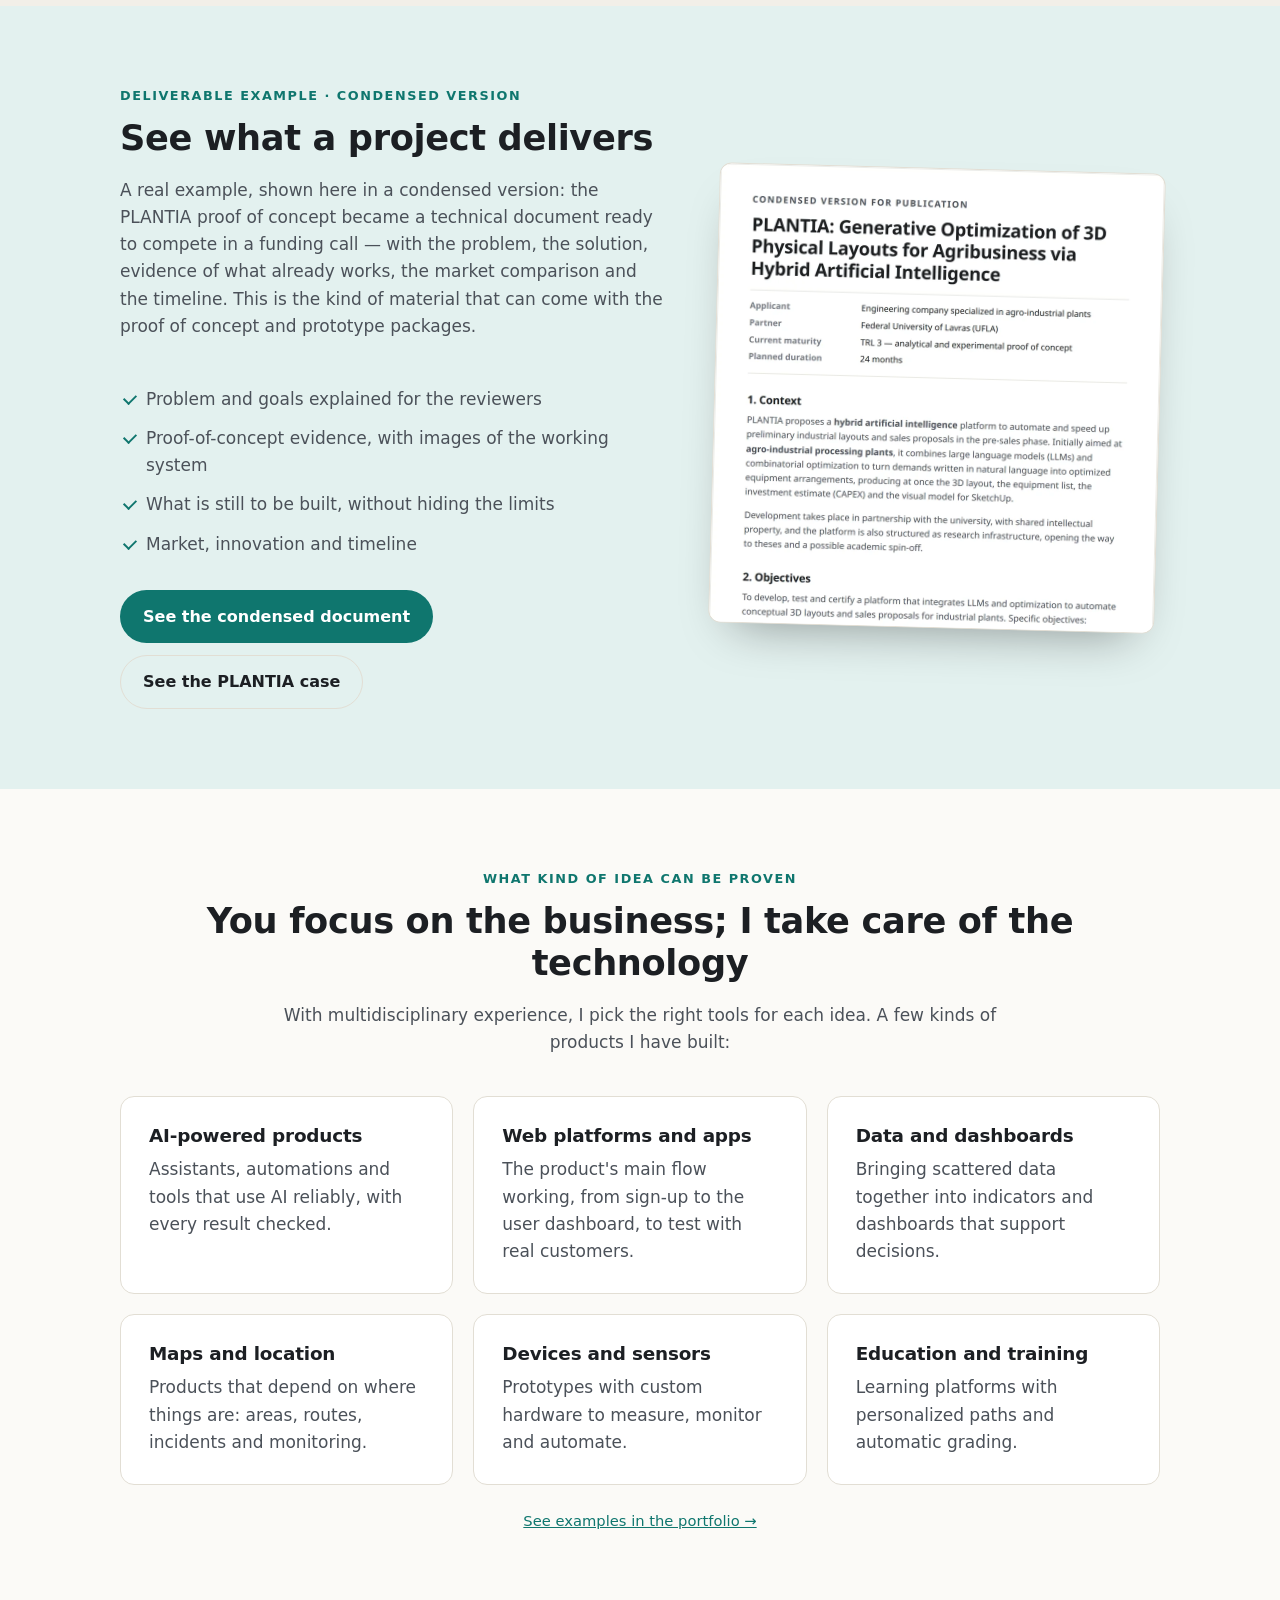
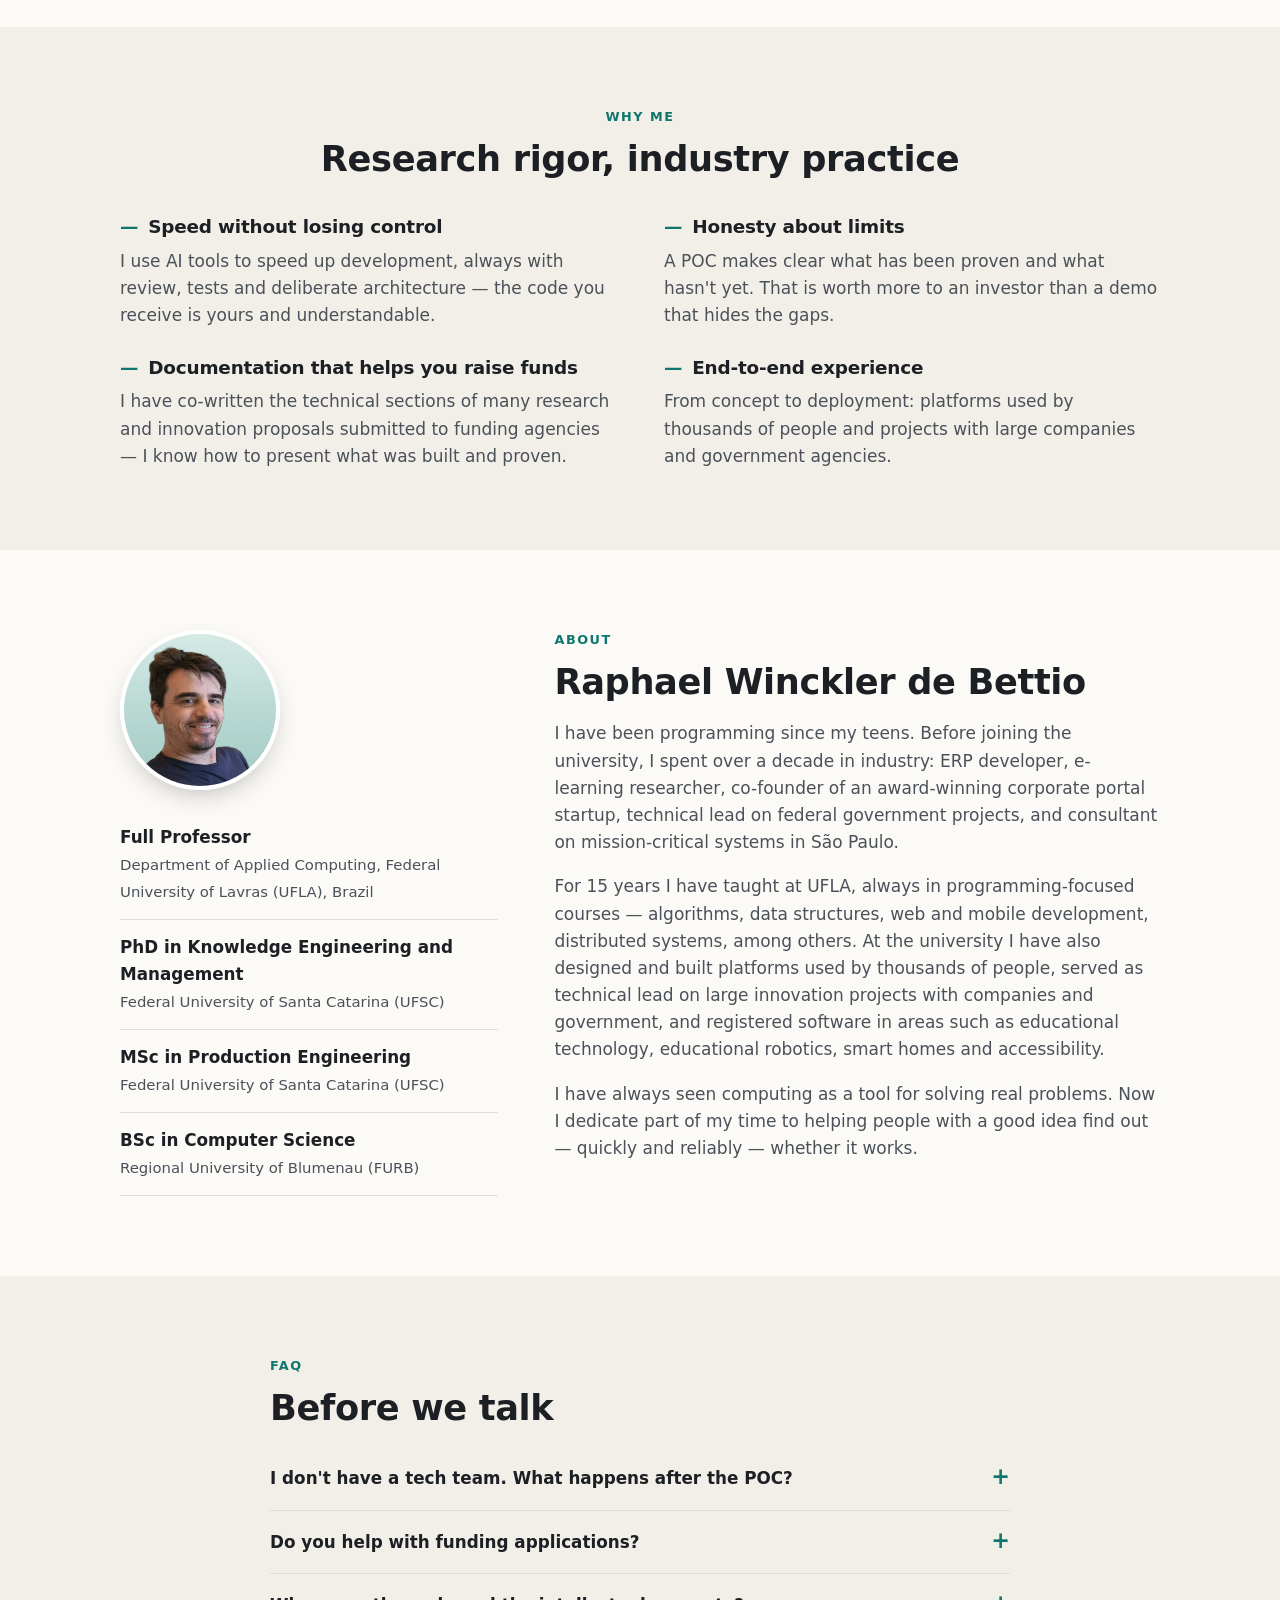
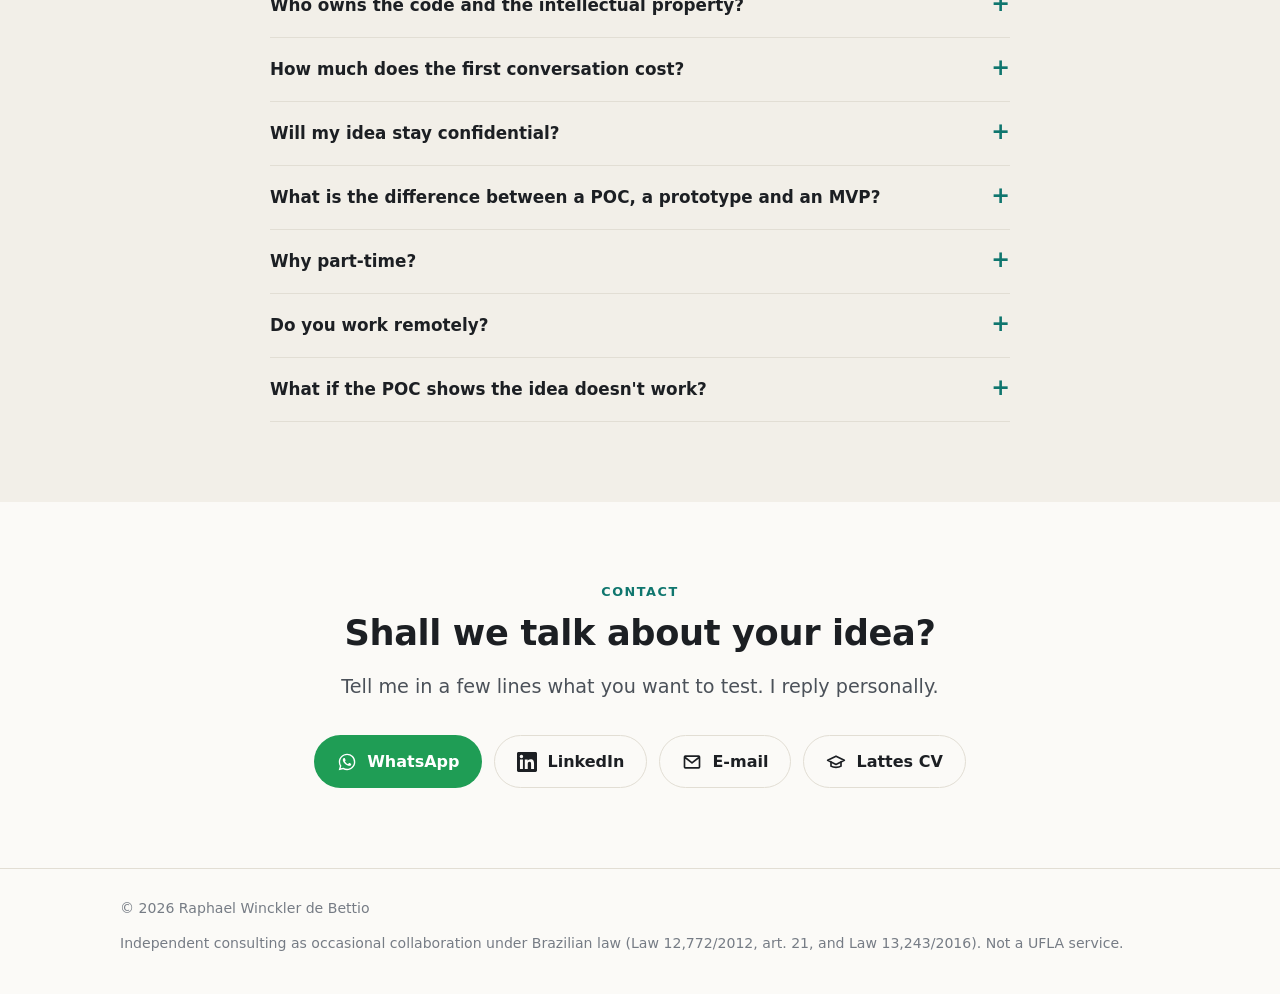
==== commit bf9c04ac: "Pacote POC: exemplo de documento como parte do item opcional, não link solto Co-Authored-By: Claude " ====
--- a/en/index.html
+++ b/en/index.html
@@ -184,9 +184,8 @@
           <li>Report: what was proven and what was not</li>
           <li>Readiness level assessment (TRL)</li>
           <li>Source code and instructions</li>
-          <li>Optional: technical part of a funding proposal</li>
+          <li>Optional: the technical part of a funding proposal, built on the POC results (<a href="exemplo-edital.html">see an example</a>)</li>
         </ul>
-        <a class="doc-link" href="exemplo-edital.html">See an example funding document built from a POC (condensed) →</a>
         <div class="price">Price on request</div>
         <a class="btn btn-wa js-wa" data-pkg="Proof of concept" href="#contact"><svg><use href="#i-wa"/></svg>I want a POC</a>
       </div>
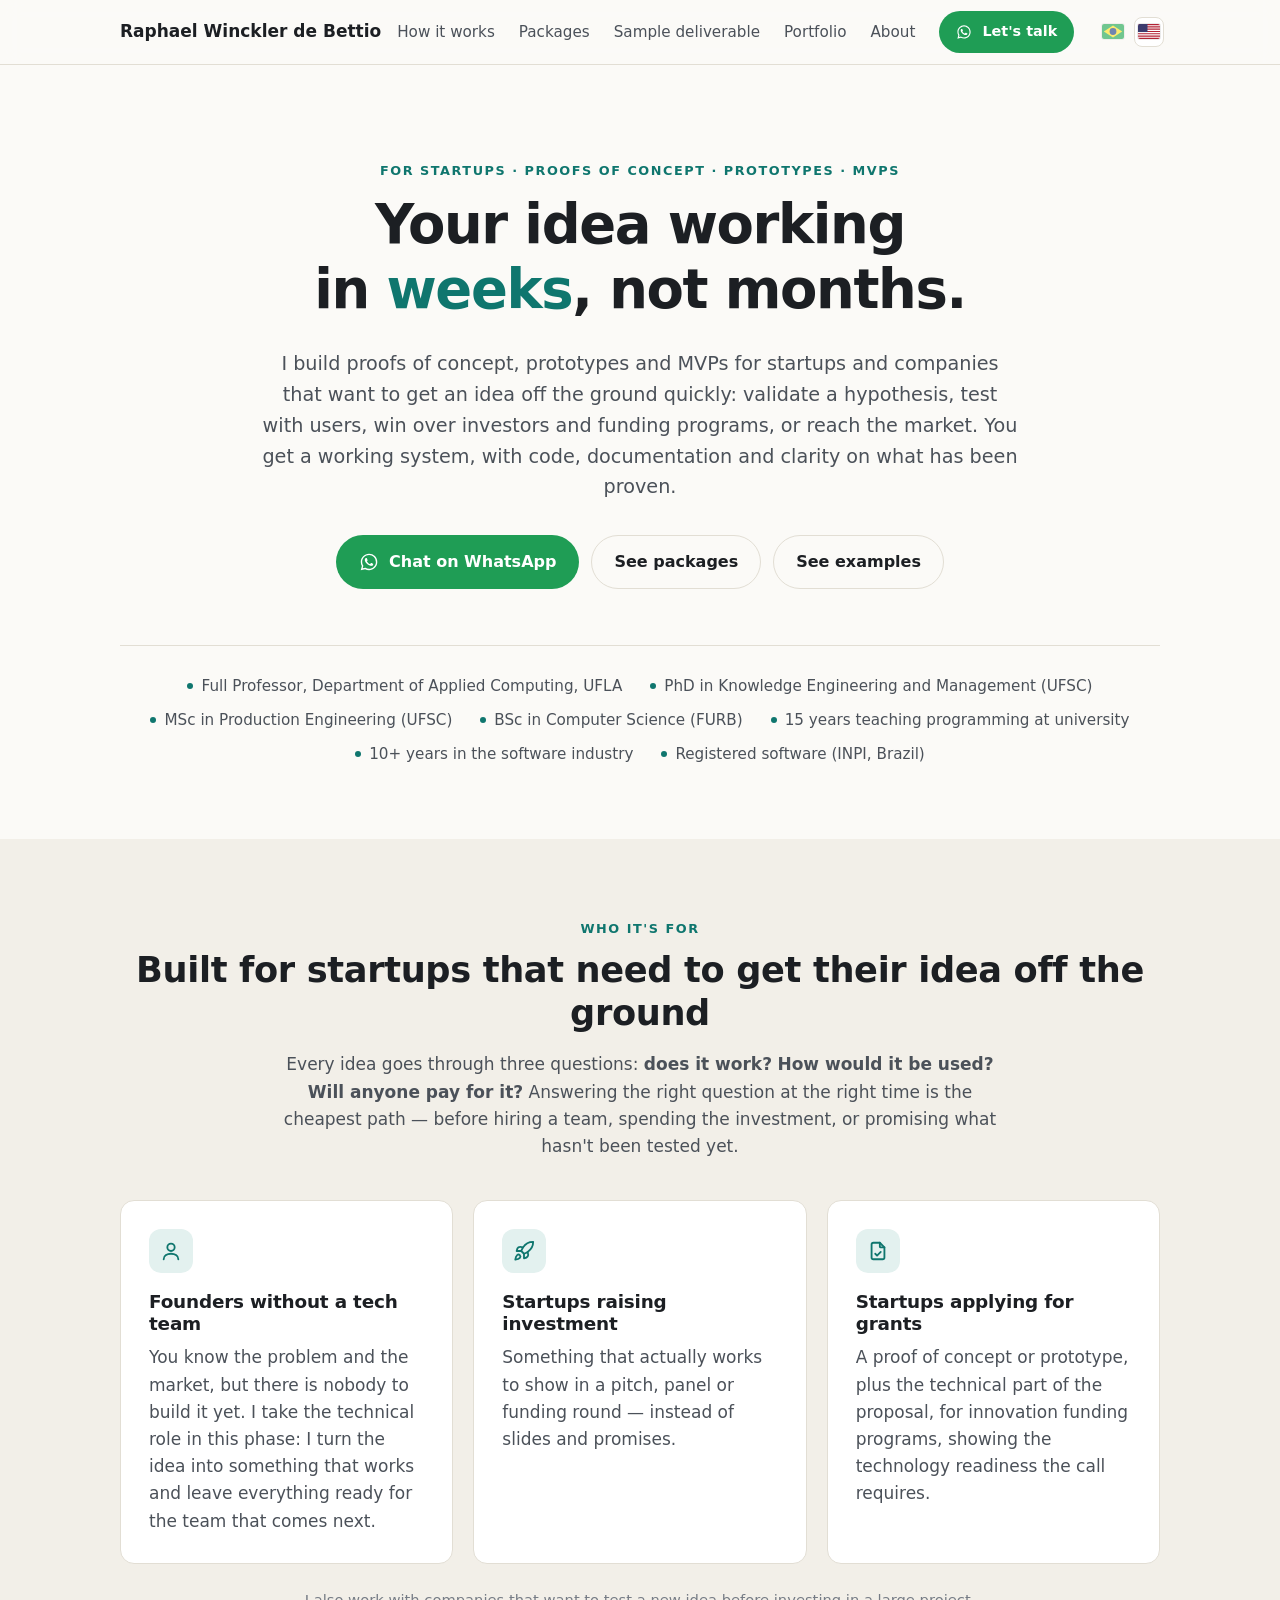
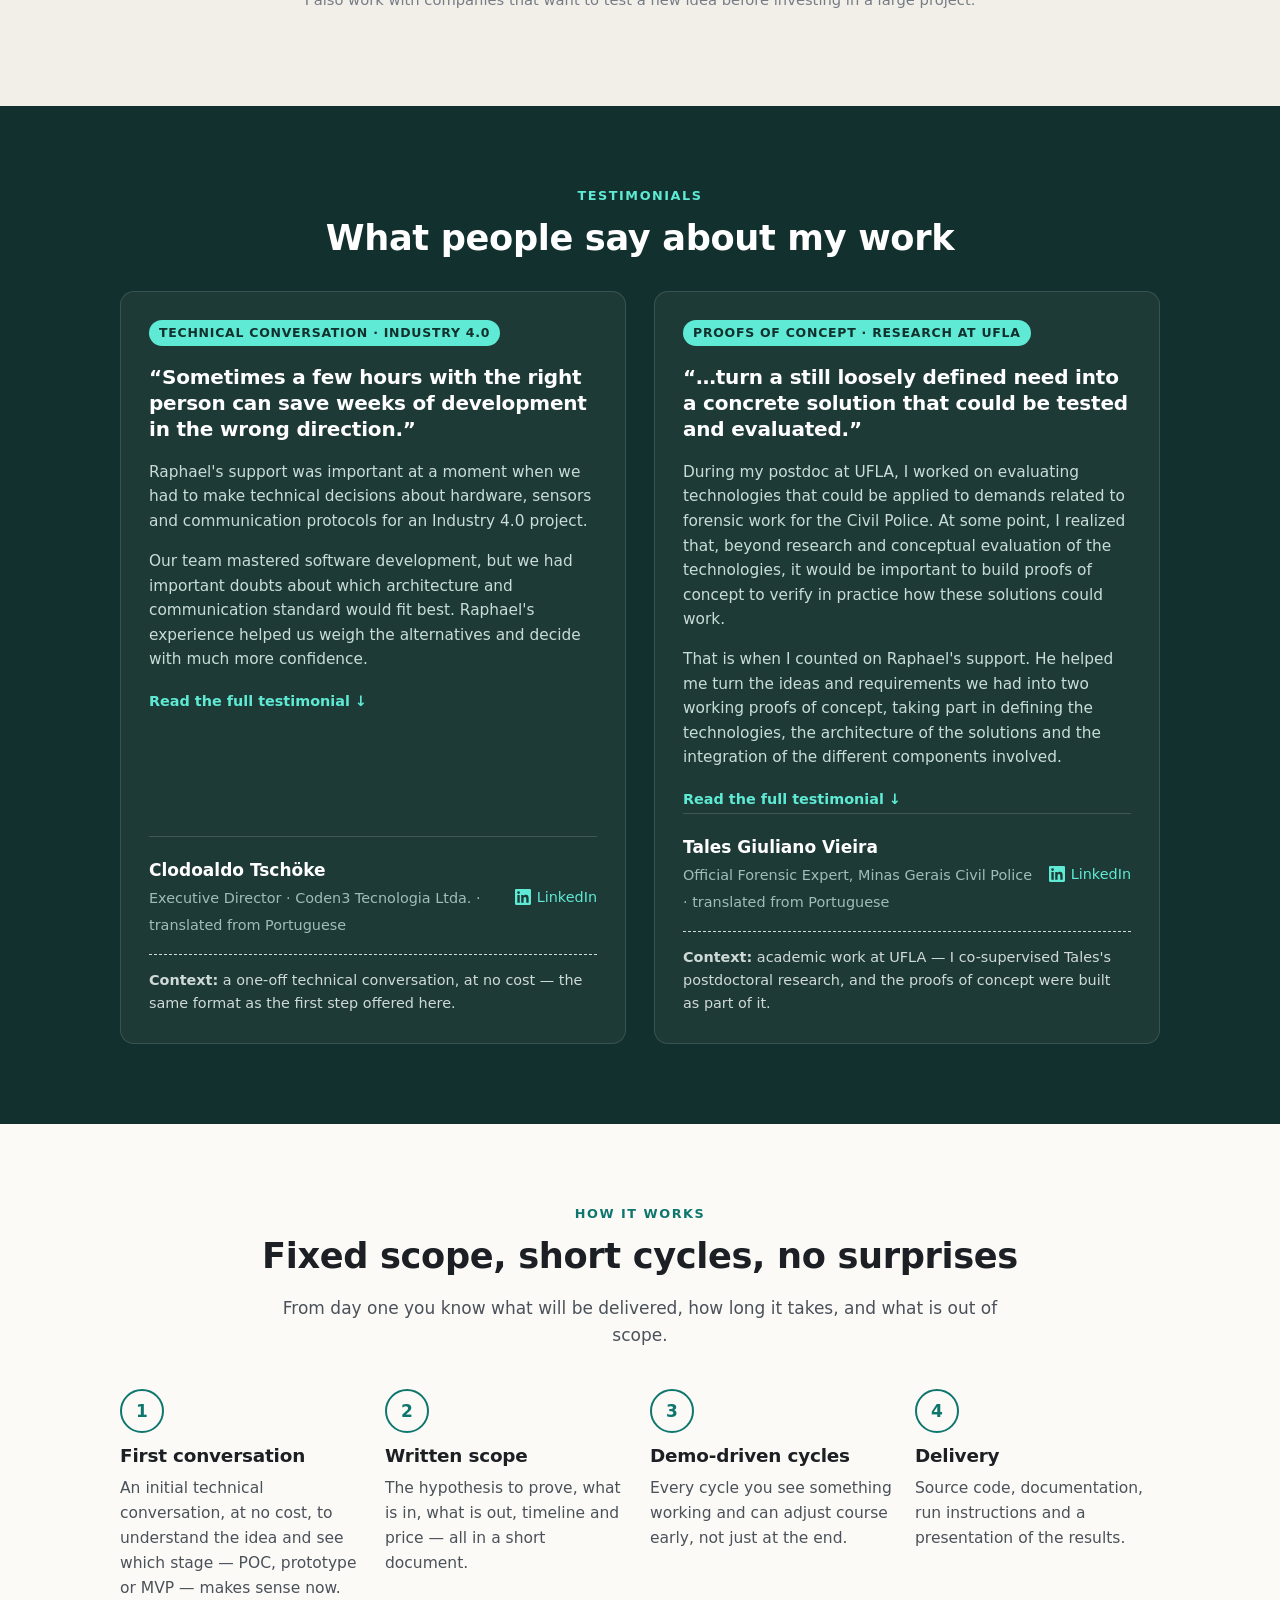
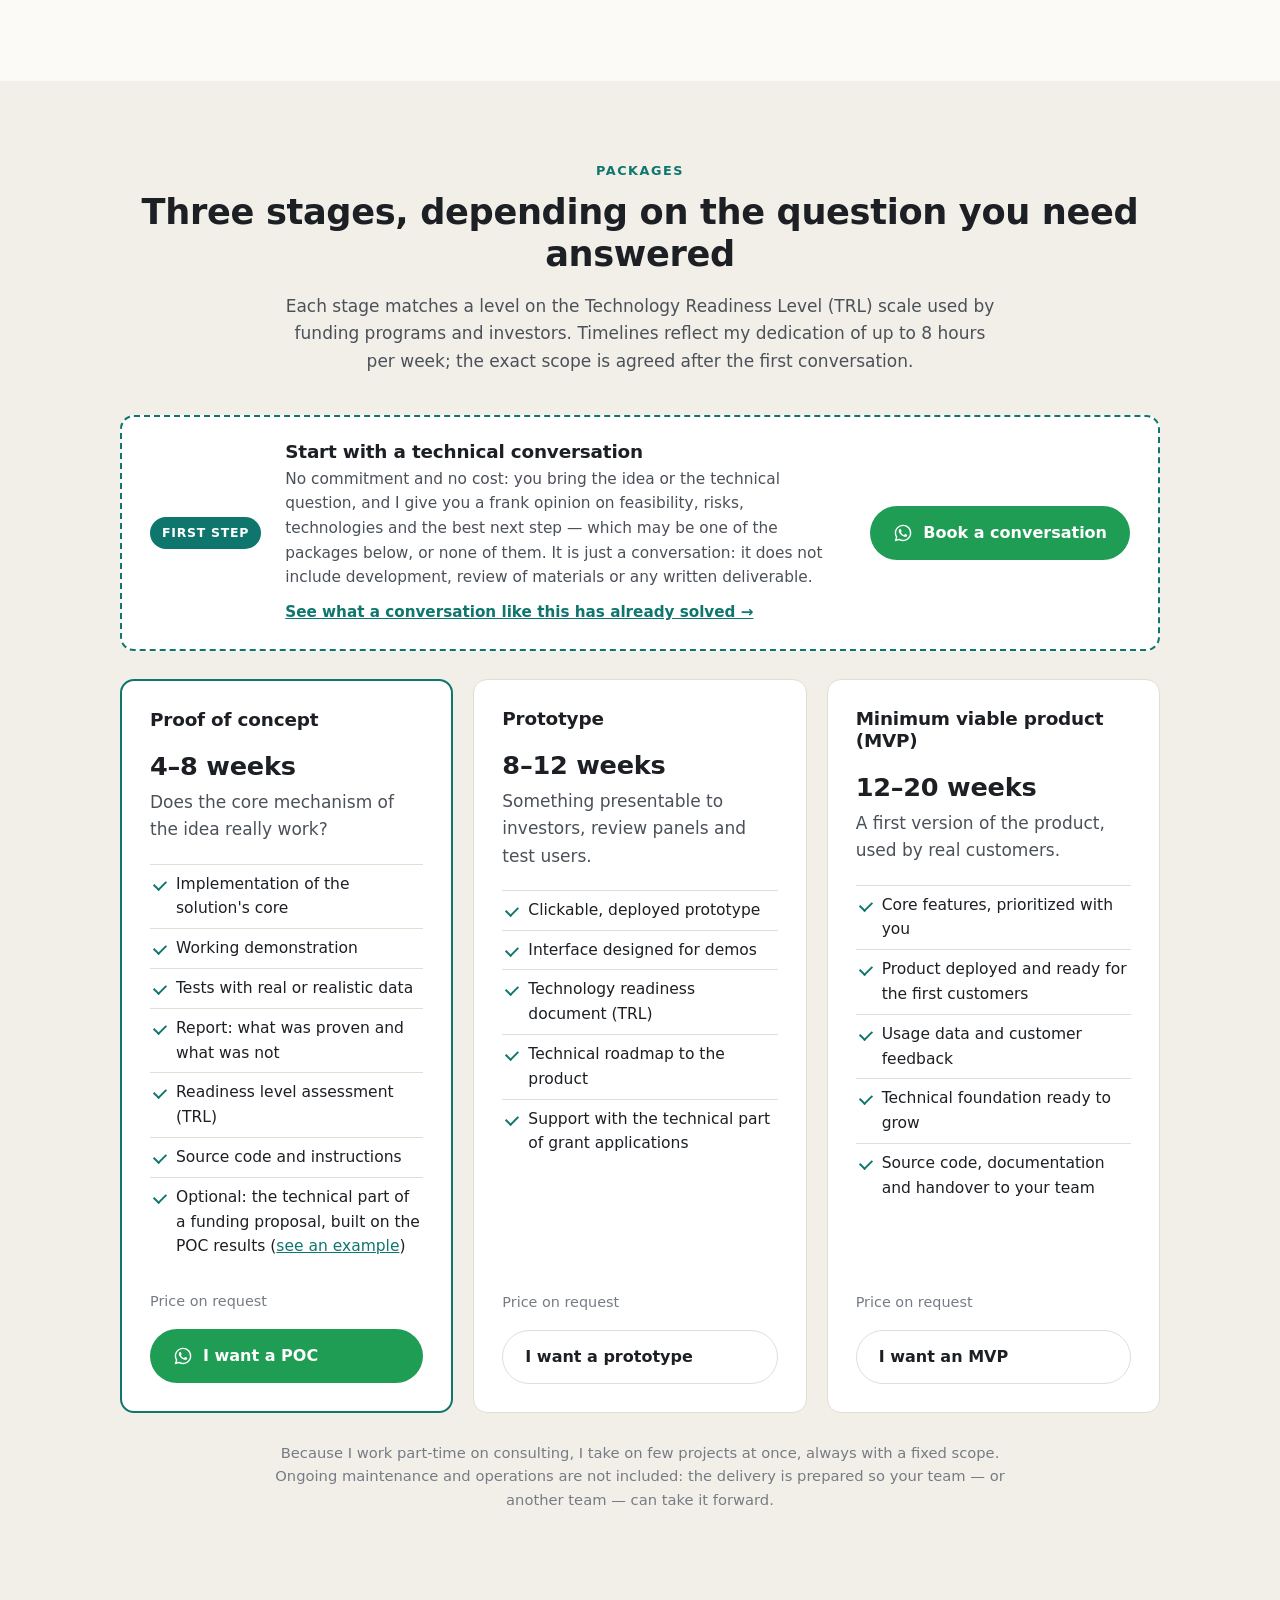
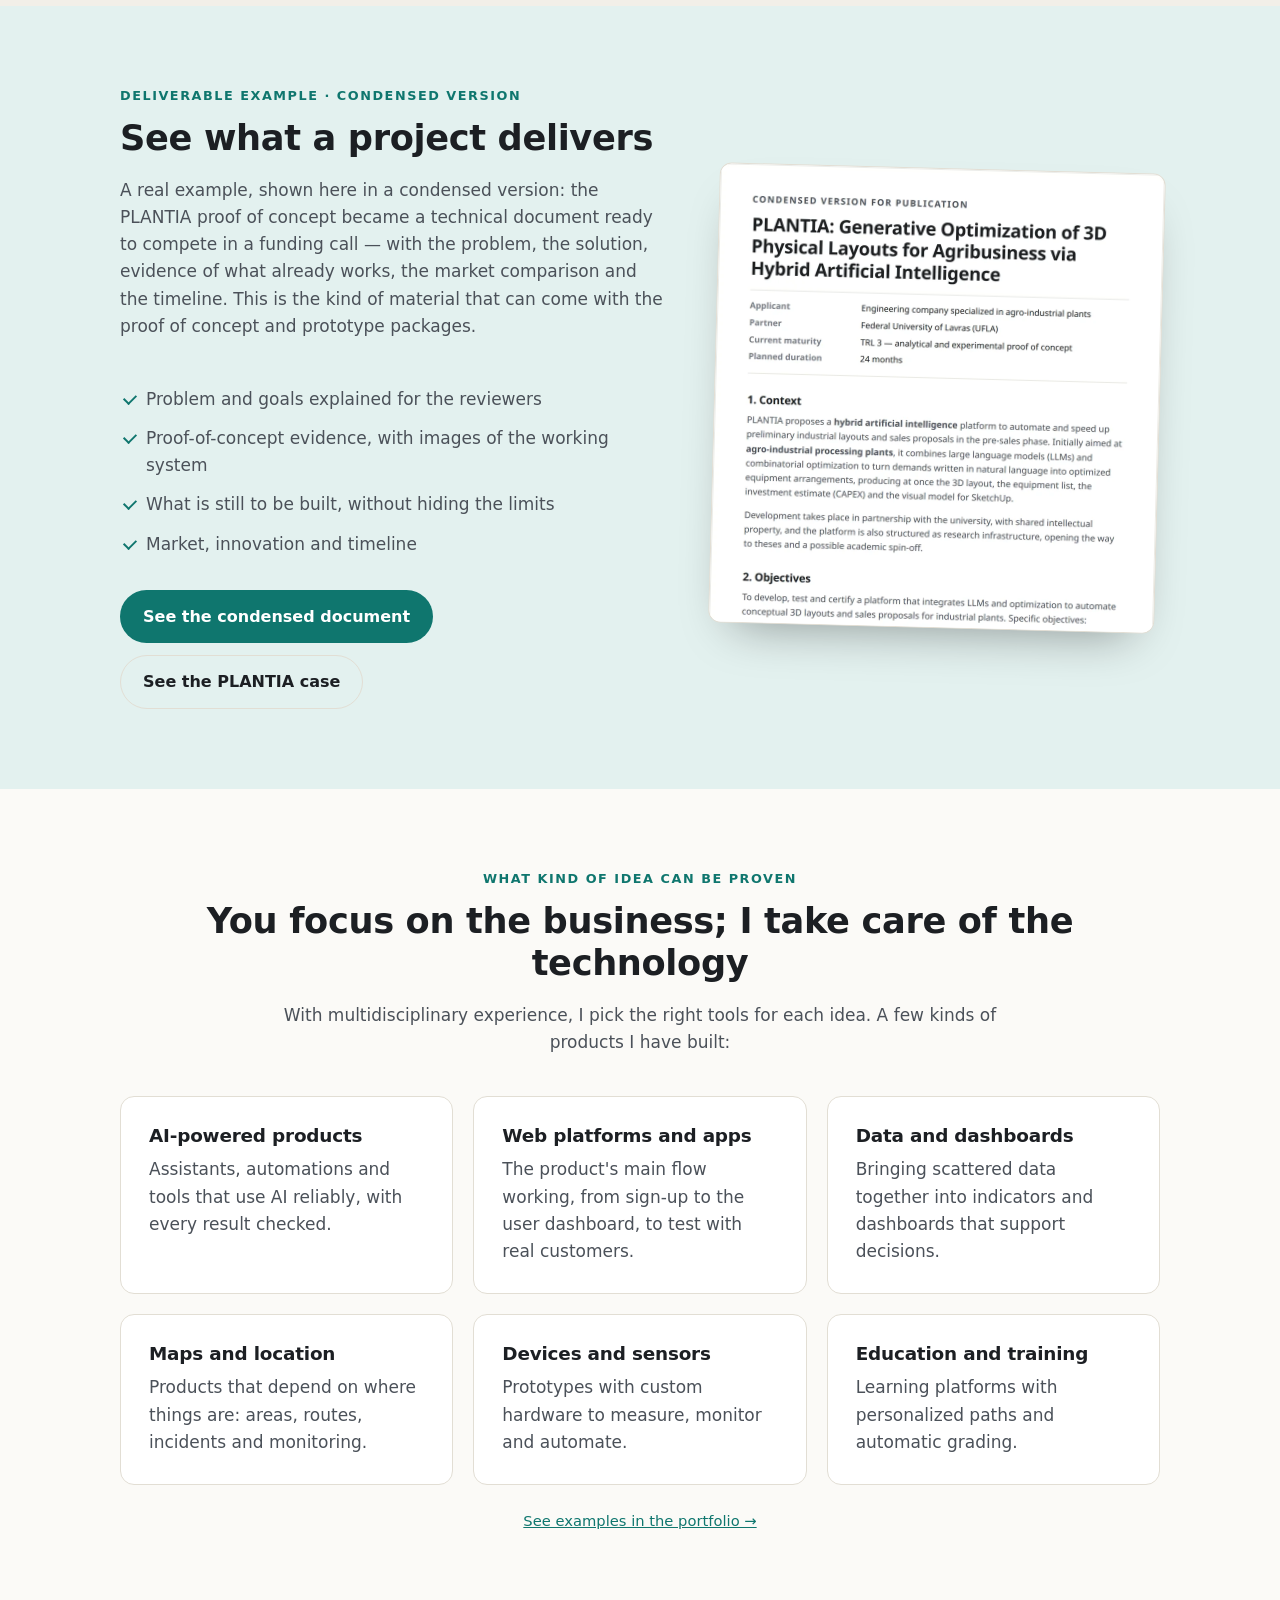
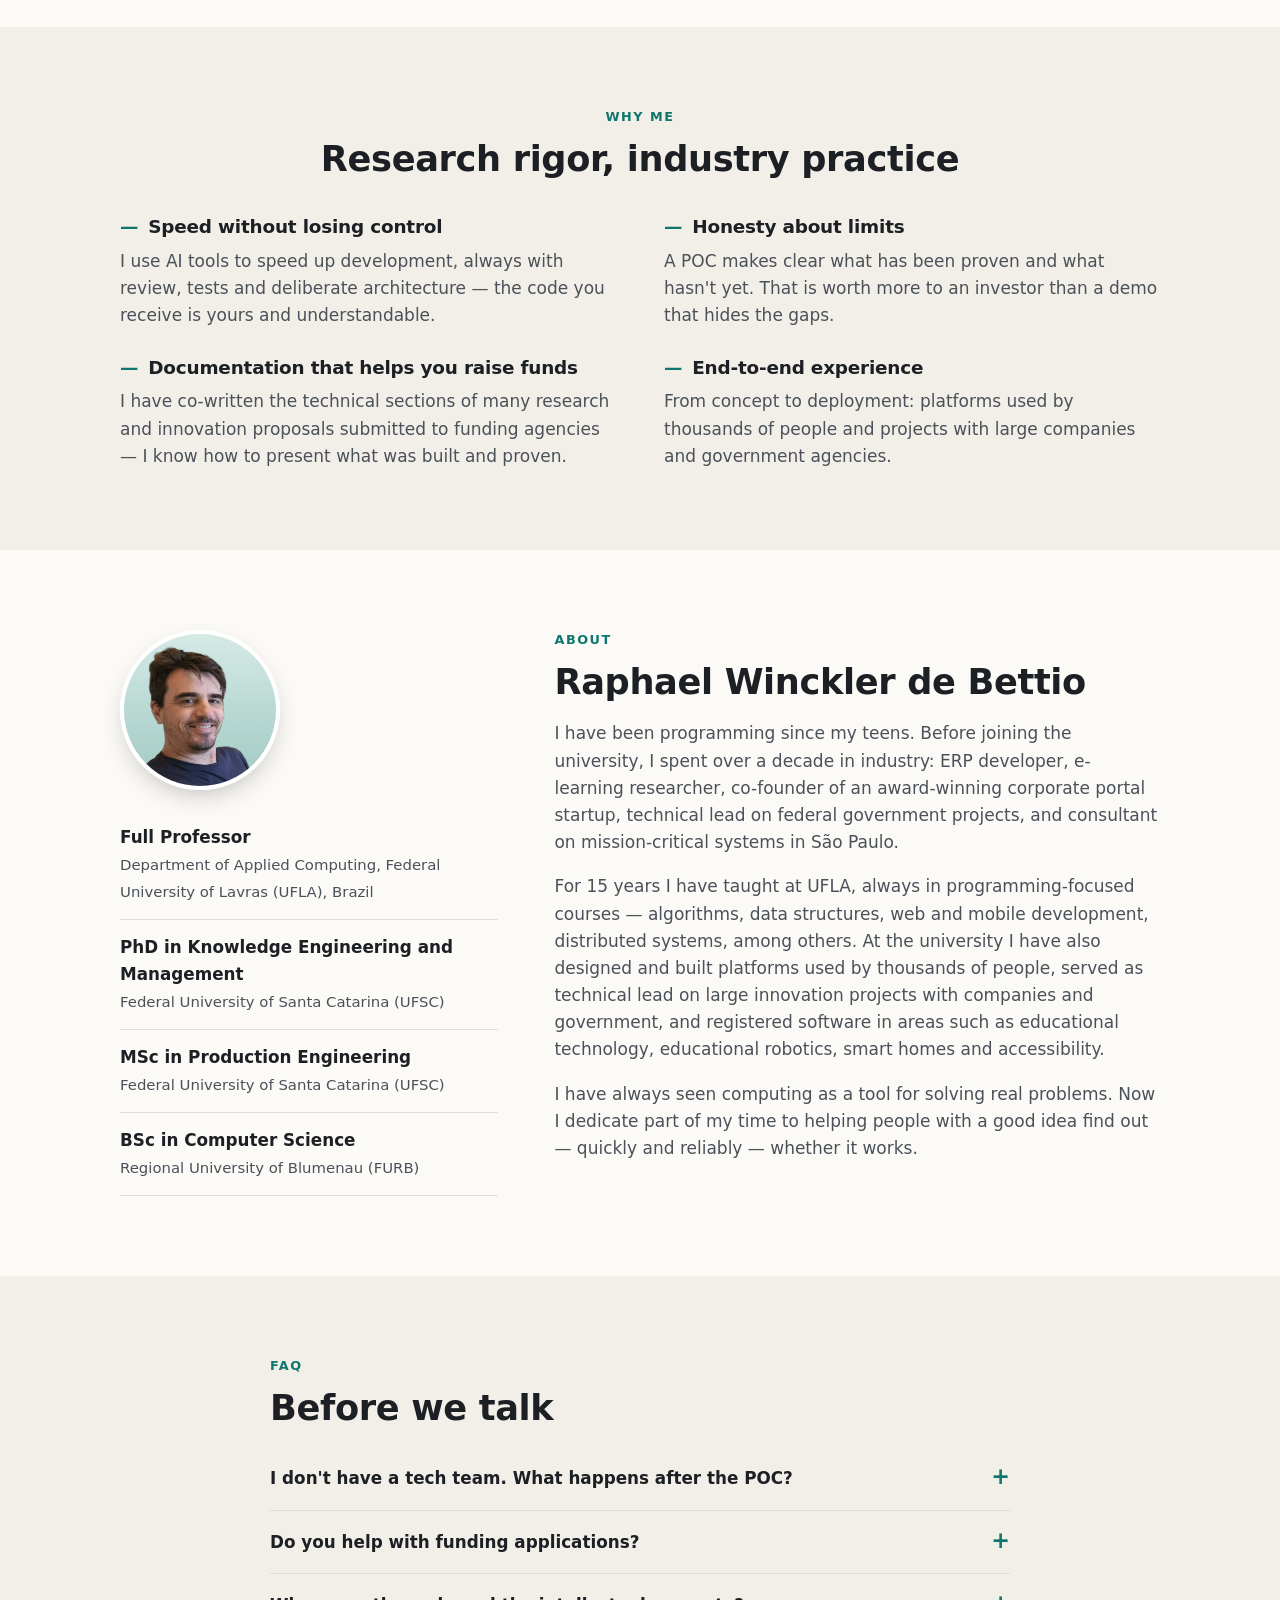
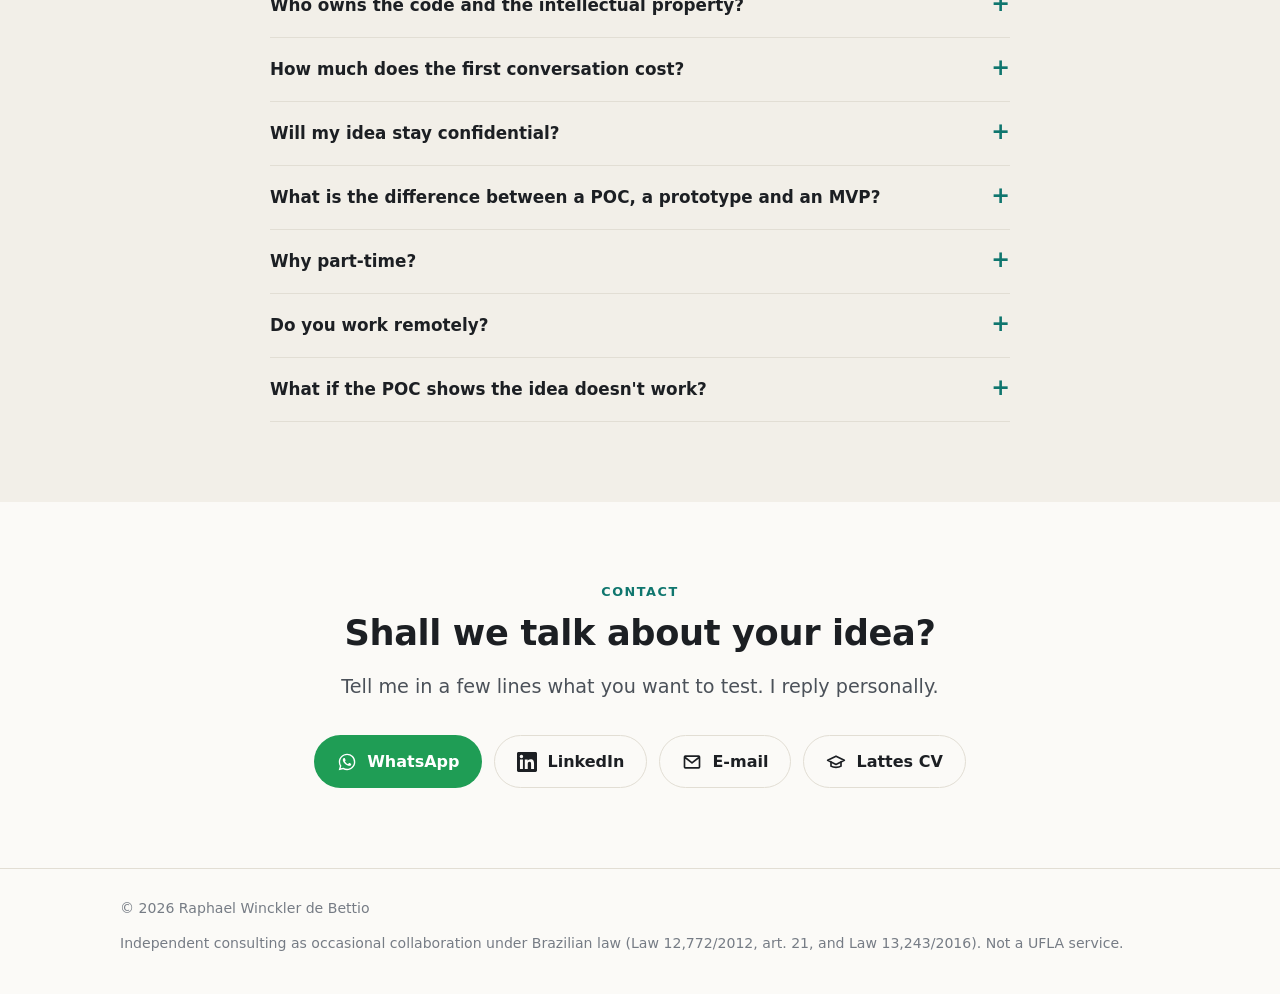
==== commit d61e156c: "Menu: 'Exemplo de entrega' / 'Sample deliverable' Co-Authored-By: Claude Opus 5.5 <noreply@anthropic" ====
--- a/en/index.html
+++ b/en/index.html
@@ -36,7 +36,7 @@
     <nav>
       <a class="link" href="#how-it-works">How it works</a>
       <a class="link" href="#packages">Packages</a>
-      <a class="link" href="#example">Example</a>
+      <a class="link" href="#example">Sample deliverable</a>
       <a class="link" href="portfolio.html">Portfolio</a>
       <a class="link" href="#about">About</a>
       <a class="btn btn-wa btn-sm js-wa" href="#contact"><svg><use href="#i-wa"/></svg>Let's talk</a>
